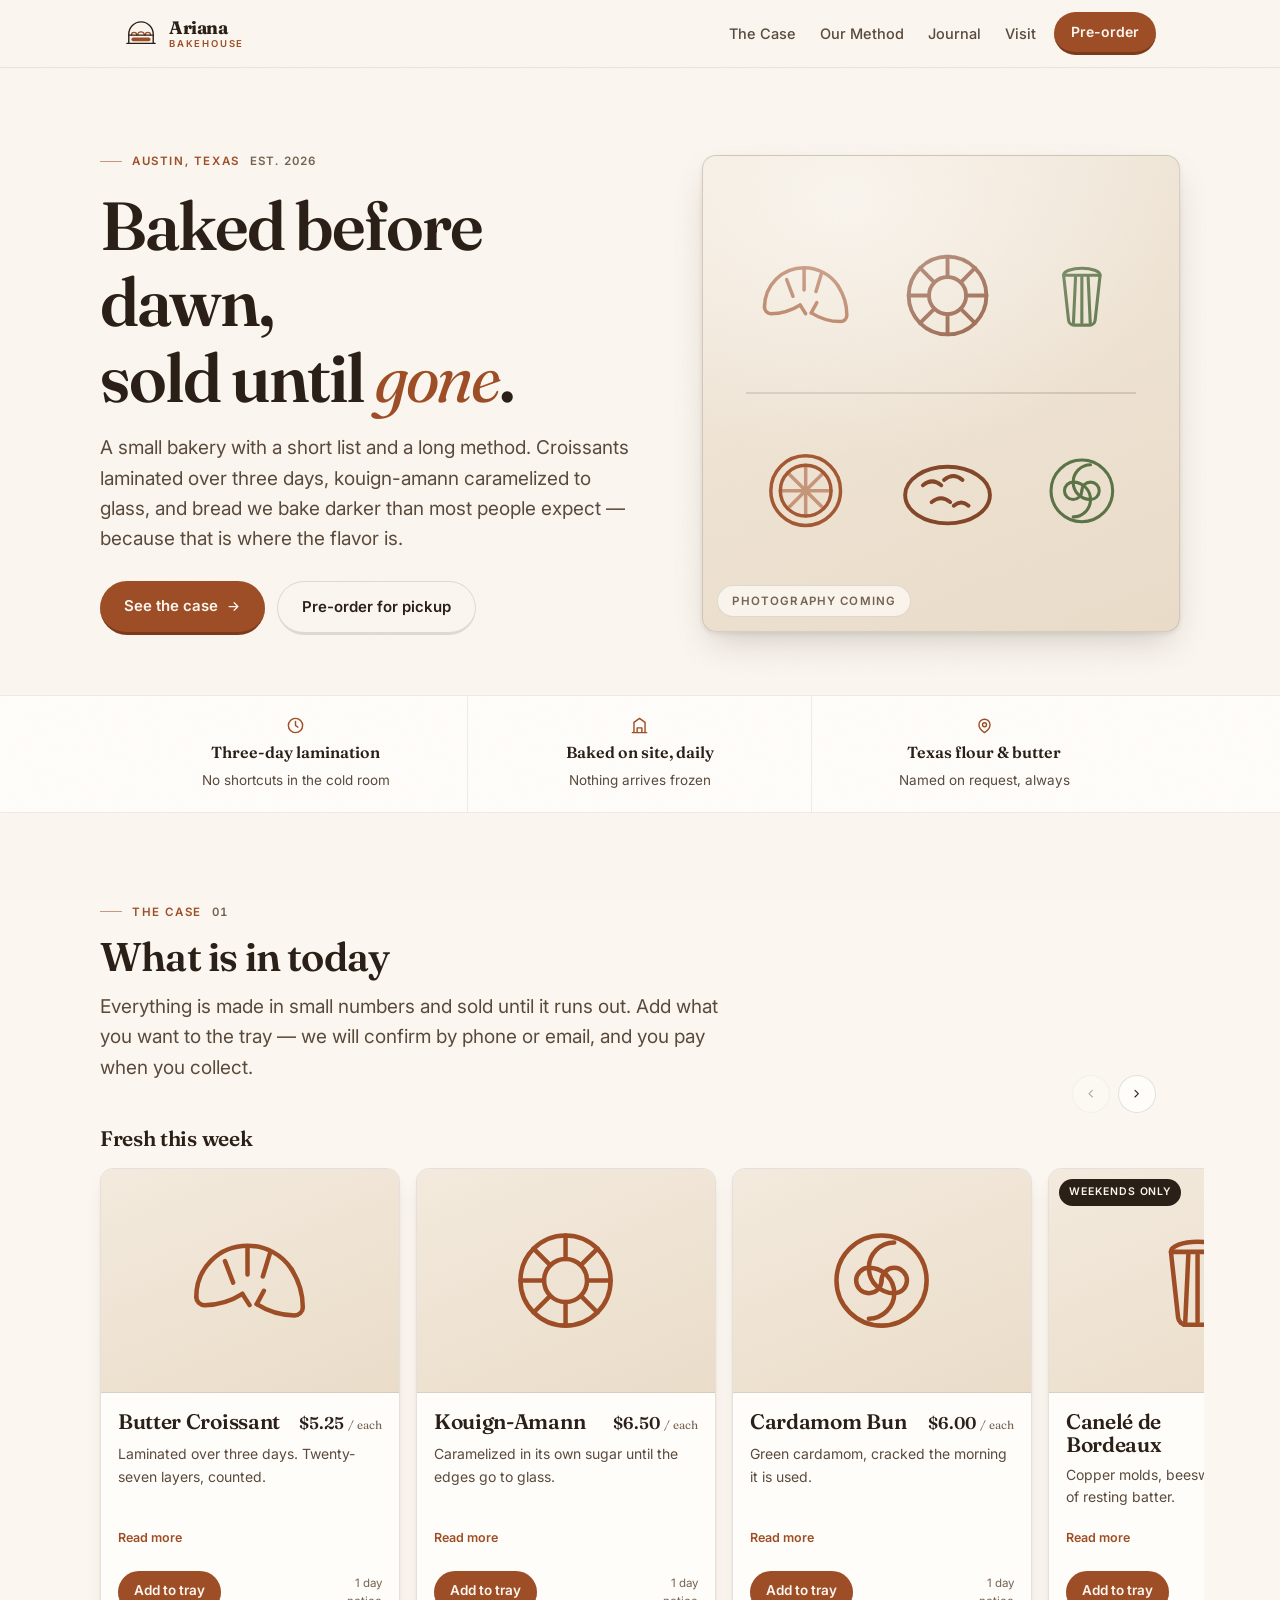
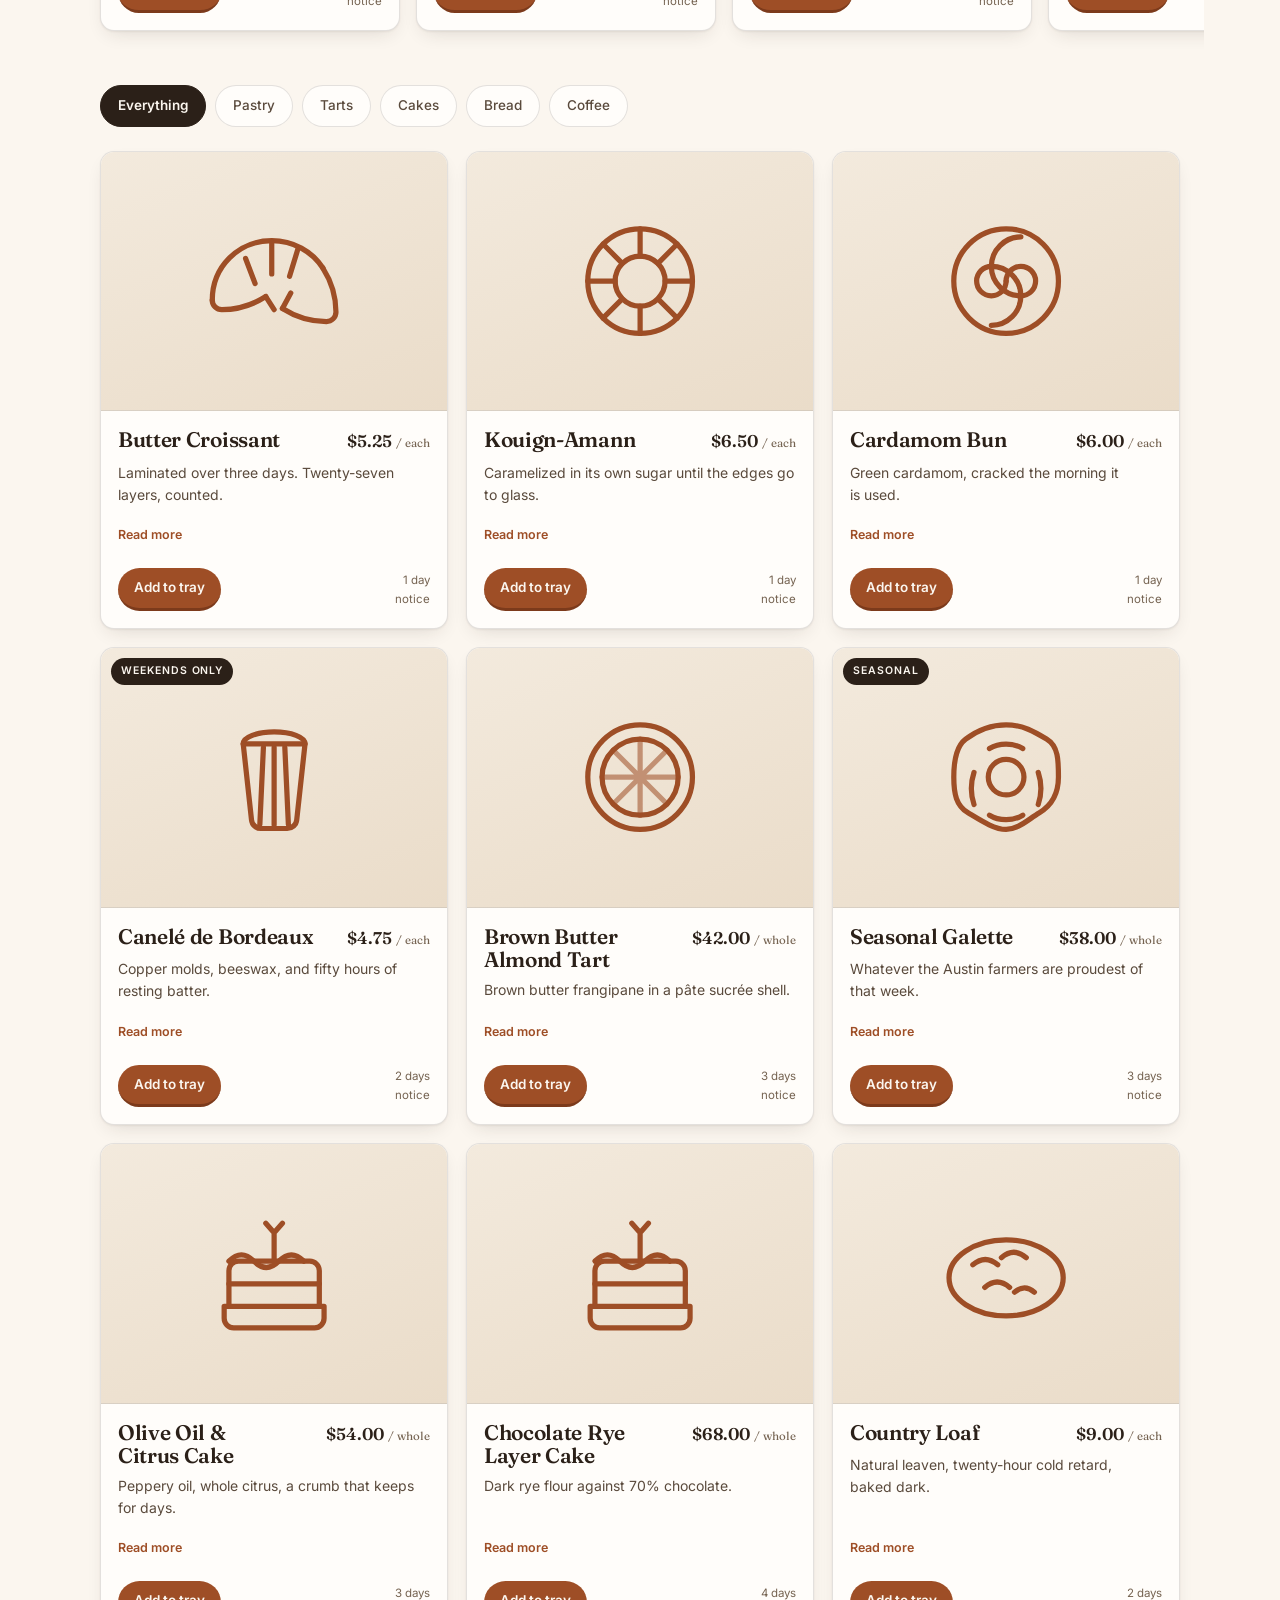
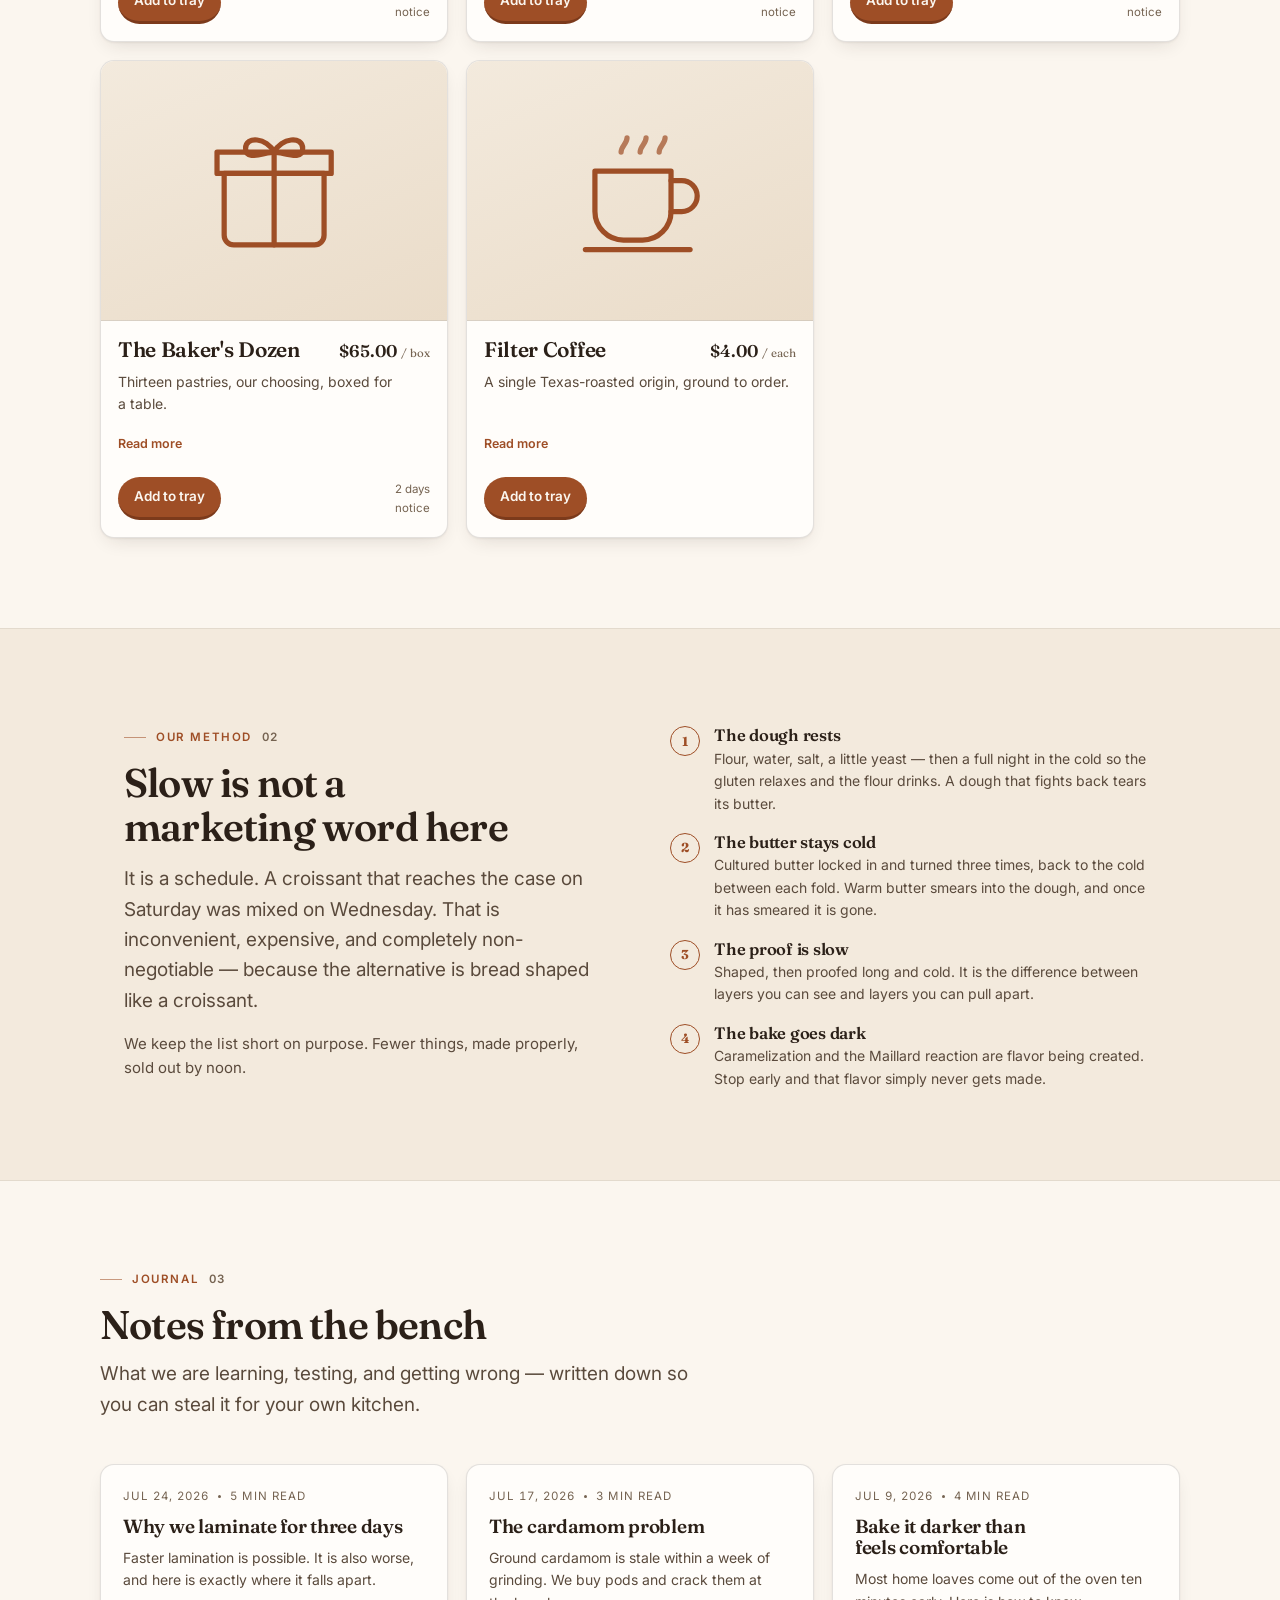
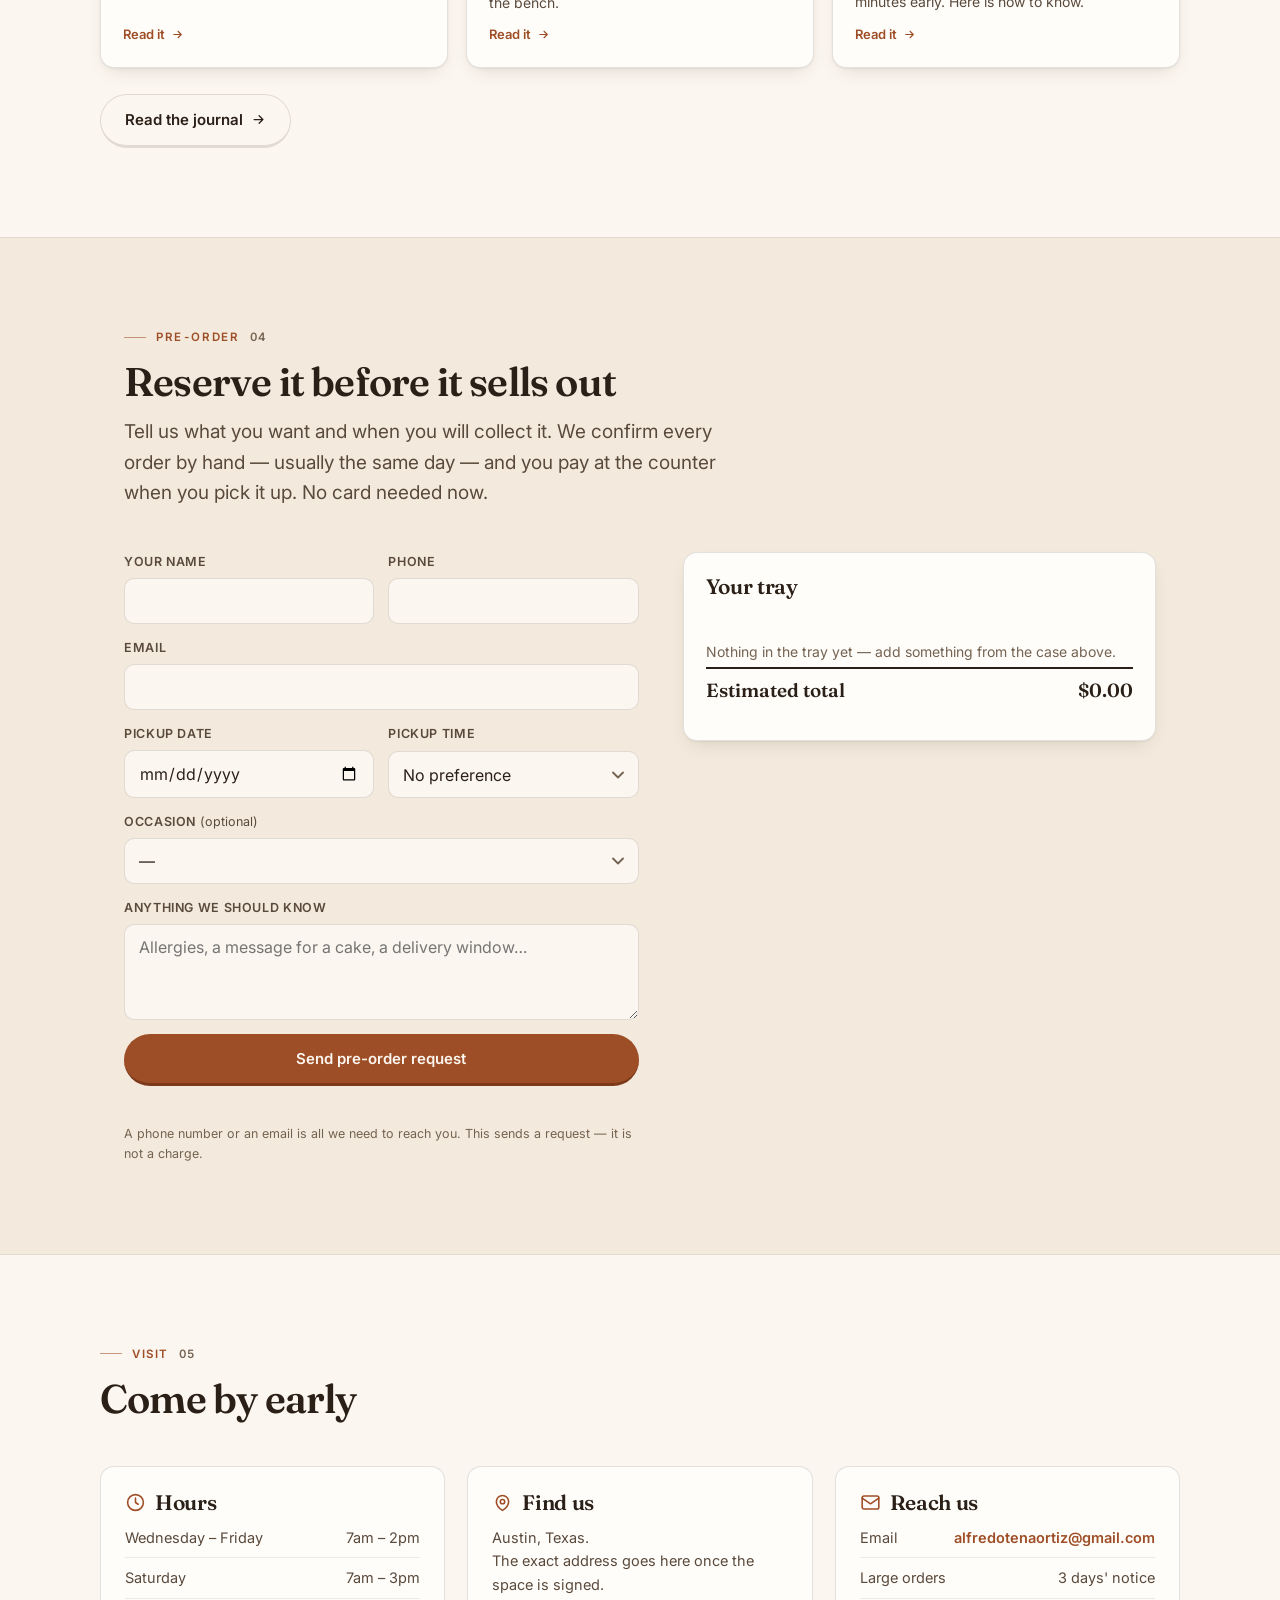
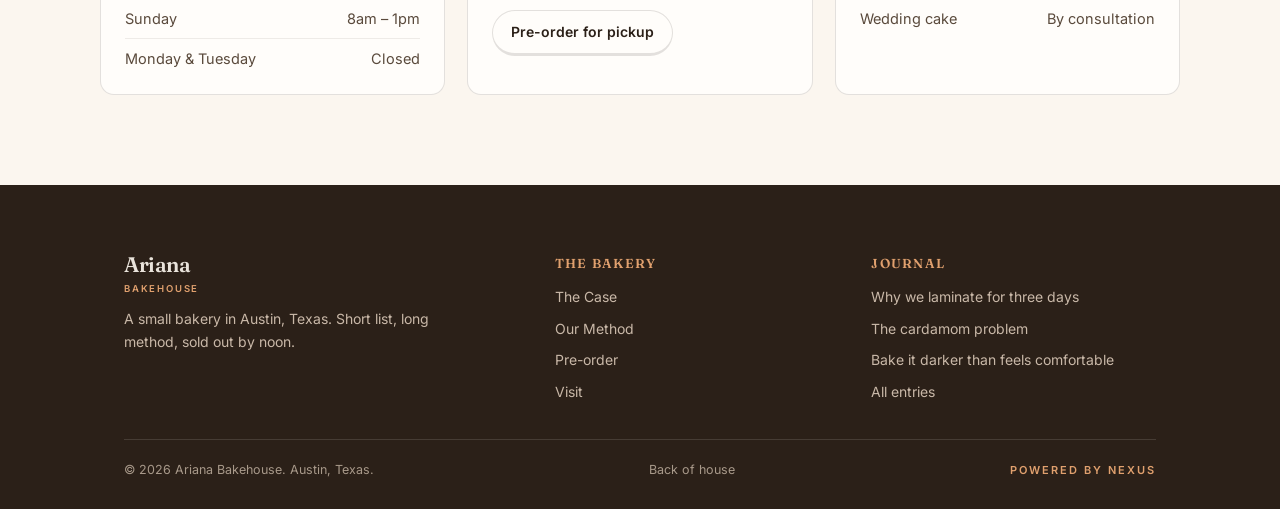
==== index.html @ 4c41abd5 "Real contact email, and a login gate that cannot fail silently Contact address is now alfredotenaort" ====
<!doctype html>
<html lang="en">
<head>
<meta charset="utf-8">
<meta name="viewport" content="width=device-width, initial-scale=1">
<title>Ariana Bakehouse — Small-Batch Pastry &amp; Bread · Austin, TX</title>
<meta name="description" content="A small Austin bakery. Croissants laminated over three days, kouign-amann, cardamom buns, canelés, tarts and naturally leavened bread. Pre-order for pickup.">
<link rel="canonical" href="https://orioncontinuity.github.io/ArianaPastry/">
<meta name="theme-color" content="#FBF6EF">
<meta name="color-scheme" content="light">
<link rel="icon" type="image/svg+xml" href="favicon.svg">
<meta property="og:type" content="website">
<meta property="og:site_name" content="Ariana Bakehouse">
<meta property="og:title" content="Ariana Bakehouse — Small-Batch Pastry &amp; Bread · Austin, TX">
<meta property="og:description" content="Croissants laminated over three days, kouign-amann, cardamom buns and naturally leavened bread. Pre-order for pickup in Austin.">
<meta property="og:url" content="https://orioncontinuity.github.io/ArianaPastry/">
<meta property="og:locale" content="en_US">
<meta name="twitter:card" content="summary_large_image">
<meta name="twitter:title" content="Ariana Bakehouse — Small-Batch Pastry &amp; Bread · Austin, TX">
<meta name="twitter:description" content="Croissants laminated over three days. Pre-order for pickup in Austin.">

<link rel="preconnect" href="https://fonts.googleapis.com">
<link rel="preconnect" href="https://fonts.gstatic.com" crossorigin>
<link href="https://fonts.googleapis.com/css2?family=Fraunces:opsz,wght@9..144,400;9..144,600;9..144,700&family=Inter:wght@400;500;600&display=swap" rel="stylesheet">

<script type="application/ld+json">
{
  "@context": "https://schema.org",
  "@graph": [
    {
      "@type": ["Bakery", "LocalBusiness"],
      "@id": "https://orioncontinuity.github.io/ArianaPastry/#bakery",
      "name": "Ariana Bakehouse",
      "url": "https://orioncontinuity.github.io/ArianaPastry/",
      "description": "Small-batch pastry and naturally leavened bread in Austin, Texas. Croissants laminated over three days, kouign-amann, cardamom buns, canelés, tarts and cakes. Pre-order for pickup.",
      "servesCuisine": "Bakery",
      "priceRange": "$$",
      "address": { "@type": "PostalAddress", "addressLocality": "Austin", "addressRegion": "TX", "addressCountry": "US" },
      "areaServed": { "@type": "City", "name": "Austin" },
      "openingHoursSpecification": [
        { "@type": "OpeningHoursSpecification", "dayOfWeek": ["Wednesday","Thursday","Friday"], "opens": "07:00", "closes": "14:00" },
        { "@type": "OpeningHoursSpecification", "dayOfWeek": ["Saturday"], "opens": "07:00", "closes": "15:00" },
        { "@type": "OpeningHoursSpecification", "dayOfWeek": ["Sunday"], "opens": "08:00", "closes": "13:00" }
      ]
    },
    {
      "@type": "WebSite",
      "@id": "https://orioncontinuity.github.io/ArianaPastry/#website",
      "url": "https://orioncontinuity.github.io/ArianaPastry/",
      "name": "Ariana Bakehouse",
      "publisher": { "@id": "https://orioncontinuity.github.io/ArianaPastry/#bakery" }
    }
  ]
}
</script>

<style>
  :root{
    --ink:#2B2018; --ink-soft:#5A4A3C; --ink-faint:#756351;
    --page:#FBF6EF; --card:#FFFDFA; --band:#F3EADD; --band-deep:#EADCC9;
    --copper:#9E4E26; --copper-deep:#7C3A1B; --copper-lite:#E0A06E;
    --pistachio:#4F6B3C;
    --line:rgba(43,32,24,.13); --hairline:rgba(43,32,24,.08);
    --r:14px; --r-md:10px; --r-sm:8px;
    --s1:16px; --s2:24px; --s3:36px; --s4:56px;
    --shadow-1:0 1px 2px rgba(43,32,24,.06), 0 8px 20px -8px rgba(43,32,24,.16);
    --shadow-2:0 2px 4px rgba(43,32,24,.08), 0 16px 36px -10px rgba(43,32,24,.22);
    --ring:0 0 0 3px rgba(158,78,38,.26);
    --disp:'Fraunces', Georgia, 'Times New Roman', serif;
    --body:'Inter', system-ui, -apple-system, 'Segoe UI', sans-serif;
  }
  *{margin:0;padding:0;box-sizing:border-box}
  html{scroll-behavior:smooth;-webkit-text-size-adjust:100%;text-size-adjust:100%;scroll-padding-top:76px}
  html,body{overflow-x:clip}
  body{font-family:var(--body);background:var(--page);color:var(--ink);line-height:1.6;
    -webkit-font-smoothing:antialiased;font-synthesis:none}
  /* paper grain — multiply, very low, on a light page */
  body::before{content:'';position:fixed;inset:0;pointer-events:none;z-index:99;opacity:.035;
    mix-blend-mode:multiply;
    background-image:url("data:image/svg+xml,%3Csvg xmlns='http://www.w3.org/2000/svg' width='160' height='160'%3E%3Cfilter id='n'%3E%3CfeTurbulence type='fractalNoise' baseFrequency='0.8' numOctaves='2'/%3E%3C/filter%3E%3Crect width='160' height='160' filter='url(%23n)'/%3E%3C/svg%3E")}
  h1,h2,h3,.disp{font-family:var(--disp);font-weight:600;line-height:1.12;letter-spacing:-.02em}
  h1,h2,h3{text-wrap:balance}
  p{text-wrap:pretty}
  a{color:inherit;text-decoration:none}
  img{max-width:100%;display:block}
  :focus-visible{outline:2px solid var(--copper);outline-offset:2px;border-radius:4px}
  ::selection{background:var(--copper-lite);color:var(--ink)}
  .wrap{max-width:1080px;margin:0 auto;padding:0 24px}
  .vh{position:absolute;width:1px;height:1px;overflow:hidden;clip:rect(0 0 0 0);white-space:nowrap}
  section[id]{scroll-margin-top:76px}
  svg.i{width:1em;height:1em;flex:none;vertical-align:-.12em}
  .skip{position:absolute;left:-9999px;top:0;background:var(--ink);color:var(--page);
    padding:10px 16px;border-radius:0 0 var(--r-sm) 0;z-index:200}
  .skip:focus{left:0}

  /* ── type scale ─────────────────────────────────────────── */
  h1{font-size:clamp(38px,7vw,68px);letter-spacing:-.03em}
  h2{font-size:clamp(27px,4vw,40px)}
  h3{font-size:clamp(18px,2vw,21px);letter-spacing:-.015em}
  .lede{font-size:clamp(16.5px,1.6vw,19px);color:var(--ink-soft);max-width:60ch}
  .kicker{display:flex;align-items:center;gap:10px;font-size:11.5px;font-weight:600;
    letter-spacing:.14em;text-transform:uppercase;color:var(--copper);
    font-variant-numeric:tabular-nums lining-nums}
  .kicker .no{color:var(--ink-faint);letter-spacing:.1em}
  .kicker::before{content:'';width:22px;height:1px;background:var(--copper);opacity:.55;flex:none}

  /* ── header ─────────────────────────────────────────────── */
  header{position:sticky;top:0;z-index:60;background:rgba(251,246,239,.88);
    backdrop-filter:blur(12px);-webkit-backdrop-filter:blur(12px);
    border-bottom:1px solid var(--hairline);transition:box-shadow .3s ease,border-color .3s ease}
  header.scrolled{box-shadow:0 8px 22px -18px rgba(43,32,24,.7);border-bottom-color:var(--line)}
  .nav{display:flex;align-items:center;gap:18px;padding-block:12px}
  .brand{display:flex;align-items:center;gap:11px;min-width:0}
  .brand .mark{width:34px;height:34px;flex:none;margin-top:-1px}
  .brand .wm{font-family:var(--disp);font-weight:700;font-size:18px;letter-spacing:-.025em;
    white-space:nowrap;display:flex;flex-direction:column;line-height:1.04}
  .brand .tag{font-family:var(--body);font-size:9.5px;font-weight:600;letter-spacing:.19em;
    text-transform:uppercase;color:var(--copper);margin-top:1px}
  .nav-links{display:flex;gap:24px;margin-left:auto;font-size:14.5px;font-weight:500;color:var(--ink-soft)}
  .nav-links a{position:relative;padding:5px 0}
  .nav-links a::after{content:'';position:absolute;left:0;right:100%;bottom:0;height:1.5px;
    background:var(--copper);transition:right .28s cubic-bezier(.4,0,.2,1)}
  @media(hover:hover){.nav-links a:hover{color:var(--ink)}.nav-links a:hover::after{right:0}}
  .nav-cta{display:inline-flex;align-items:center;gap:7px;background:var(--copper);color:#FBF6EF;
    font-size:14px;font-weight:600;padding:9px 17px;border-radius:999px;
    border-bottom:3px solid var(--copper-deep);transition:transform .12s ease,box-shadow .2s ease}
  @media(hover:hover){.nav-cta:hover{box-shadow:var(--shadow-1)}}
  .nav-cta:active{transform:translateY(1px);border-bottom-width:1px;margin-bottom:2px}
  .menu-btn{display:none;margin-left:auto;background:none;border:1px solid var(--line);
    border-radius:var(--r-sm);cursor:pointer;color:var(--ink);
    min-width:44px;min-height:44px;place-items:center}
  .mob{display:none;flex-direction:column;gap:2px;padding:8px 24px 18px;border-top:1px solid var(--hairline)}
  .mob a{padding:13px 4px;font-size:16px;font-weight:500;border-bottom:1px solid var(--hairline)}
  .mob a:last-child{border-bottom:0}
  .mob.open{display:flex}
  @media(max-width:820px){
    .nav-links,.nav .nav-cta{display:none}
    .menu-btn{display:grid}
  }

  /* ── hero ───────────────────────────────────────────────── */
  .hero{padding:clamp(40px,7vw,84px) 0 clamp(36px,5vw,60px)}
  .hero-grid{display:grid;grid-template-columns:1.06fr .94fr;gap:clamp(28px,5vw,64px);align-items:center}
  .hero h1{margin:16px 0 18px}
  .hero h1 em{font-style:italic;color:var(--copper);font-weight:400}
  .hero-cta{display:flex;flex-wrap:wrap;gap:12px;margin-top:26px}
  .btn{display:inline-flex;align-items:center;justify-content:center;gap:8px;font-family:var(--body);
    font-size:15px;font-weight:600;padding:13px 24px;border-radius:999px;cursor:pointer;border:0;
    transition:transform .12s ease,box-shadow .2s ease,background .2s ease}
  .btn-p{background:var(--copper);color:#FBF6EF;border-bottom:3px solid var(--copper-deep)}
  .btn-p:active{transform:translateY(1px);border-bottom-width:1px;margin-bottom:2px}
  .btn-s{background:transparent;color:var(--ink);border:1px solid var(--line);border-bottom:3px solid var(--line)}
  .btn-s:active{transform:translateY(1px);border-bottom-width:1px;margin-bottom:2px}
  @media(hover:hover){.btn-p:hover{background:var(--copper-deep);box-shadow:var(--shadow-1)}
    .btn-s:hover{border-color:var(--copper);color:var(--copper)}}

  /* the illustrated "case" — stands in for photography until real shots land */
  .case-art{position:relative;aspect-ratio:1/1;border-radius:var(--r);overflow:hidden;
    background:linear-gradient(158deg,var(--band) 0%,var(--band-deep) 100%);
    border:1px solid var(--line);box-shadow:var(--shadow-2)}
  .case-art::after{content:'';position:absolute;inset:0;
    background:radial-gradient(120% 90% at 30% 10%,rgba(255,253,250,.6),transparent 60%)}
  .case-shelf{position:absolute;inset:0;display:grid;grid-template-rows:1fr 1fr;padding:9%}
  .case-row{display:flex;align-items:center;justify-content:space-around;gap:4%;
    border-bottom:2px solid rgba(43,32,24,.14)}
  .case-row:last-child{border-bottom:0}
  .case-row svg{width:26%;height:auto;color:var(--copper);opacity:.92}
  .case-row svg:nth-child(2){color:var(--copper-deep);width:29%}
  .case-row svg:nth-child(3){color:var(--pistachio);width:23%}
  .case-cap{position:absolute;left:14px;bottom:14px;z-index:2;background:rgba(251,246,239,.94);
    border:1px solid var(--line);border-radius:999px;padding:6px 14px;font-size:11.5px;
    font-weight:600;letter-spacing:.1em;text-transform:uppercase;color:var(--ink-faint)}
  @media(max-width:820px){
    .hero-grid{grid-template-columns:1fr}
    .case-art{aspect-ratio:5/4;order:-1}
  }

  /* ── trust strip ────────────────────────────────────────── */
  .trust{border-block:1px solid var(--hairline);background:var(--card)}
  .trust ul{display:grid;grid-template-columns:repeat(3,1fr);list-style:none}
  .trust li{padding:20px 8px;text-align:center;font-size:13.5px;color:var(--ink-soft);
    border-right:1px solid var(--hairline);display:flex;flex-direction:column;gap:5px;align-items:center}
  .trust li:last-child{border-right:0}
  .trust b{font-family:var(--disp);font-size:16px;color:var(--ink);font-weight:600}
  .trust svg{color:var(--copper);font-size:19px}
  @media(max-width:640px){.trust ul{grid-template-columns:1fr}
    .trust li{border-right:0;border-bottom:1px solid var(--hairline);flex-direction:row;
      justify-content:center;gap:9px;padding:14px 8px}
    .trust li:last-child{border-bottom:0}}

  /* ── sections ───────────────────────────────────────────── */
  .sec{padding:clamp(52px,7vw,92px) 0}
  .band{background:var(--band);border-block:1px solid var(--hairline)}
  .sec-head{max-width:62ch;margin-bottom:clamp(28px,4vw,44px)}
  .sec-head h2{margin:14px 0 12px}

  /* ── weekly rail (scroll-snap, manual only — no autoplay) ── */
  .rail-outer{position:relative}
  .rail{display:flex;gap:16px;overflow-x:auto;scroll-snap-type:x mandatory;
    padding:4px 24px 18px;margin-inline:-24px;scrollbar-width:none}
  .rail::-webkit-scrollbar{display:none}
  .rail>*{scroll-snap-align:center;scroll-snap-stop:always;flex:0 0 min(320px,82%)}
  @media(min-width:861px){.rail>*{flex-basis:300px}}
  .rail-nav{position:absolute;top:-52px;right:24px;display:flex;gap:8px}
  .rail-nav button{width:38px;height:38px;border-radius:50%;border:1px solid var(--line);
    background:var(--card);cursor:pointer;color:var(--ink);display:grid;place-items:center}
  .rail-nav button:disabled{opacity:.35;cursor:default}
  @media(hover:none) and (pointer:coarse){.rail-nav{display:none}}

  /* ── product cards ──────────────────────────────────────── */
  .grid{display:grid;grid-template-columns:repeat(auto-fill,minmax(266px,1fr));gap:18px}
  .p-card{background:var(--card);border:1px solid var(--line);border-radius:var(--r);
    overflow:hidden;display:flex;flex-direction:column;
    box-shadow:var(--shadow-1);transition:transform .22s ease,box-shadow .22s ease,border-color .22s ease}
  @media(hover:hover){.p-card:hover{transform:translateY(-3px);box-shadow:var(--shadow-2);border-color:var(--copper-lite)}}
  .p-art{position:relative;aspect-ratio:4/3;display:grid;place-items:center;
    background:linear-gradient(158deg,var(--band) 0%,var(--band-deep) 100%);
    border-bottom:1px solid var(--line)}
  .p-art svg{width:44%;height:auto;color:var(--copper)}
  .p-art img{position:absolute;inset:0;width:100%;height:100%;object-fit:cover}
  .p-badge{position:absolute;top:10px;left:10px;background:var(--ink);color:var(--page);
    font-size:10.5px;font-weight:600;letter-spacing:.09em;text-transform:uppercase;
    padding:5px 10px;border-radius:999px}
  .p-body{padding:16px 17px 17px;display:flex;flex-direction:column;gap:7px;flex:1}
  .p-top{display:flex;justify-content:space-between;align-items:baseline;gap:12px}
  .p-price{font-family:var(--disp);font-weight:600;font-size:17px;white-space:nowrap;
    font-variant-numeric:tabular-nums}
  .p-unit{font-size:11.5px;color:var(--ink-faint);font-weight:400}
  .p-blurb{font-size:14px;color:var(--ink-soft);flex:1}
  .p-detail{font-size:13.5px;color:var(--ink-soft);border-top:1px solid var(--hairline);
    padding-top:10px;margin-top:2px}
  .p-more{background:none;border:0;padding:0;font:inherit;font-size:12.5px;font-weight:600;
    color:var(--copper);cursor:pointer;text-align:left;align-self:start;
    display:inline-flex;align-items:center;min-height:44px}
  .p-foot{display:flex;align-items:center;gap:10px;margin-top:4px}
  .p-lead{font-size:11.5px;color:var(--ink-faint);margin-left:auto;text-align:right}
  .add{display:inline-flex;align-items:center;gap:7px;background:var(--copper);color:#FBF6EF;
    border:0;border-bottom:3px solid var(--copper-deep);border-radius:999px;
    padding:9px 16px;font:inherit;font-size:13.5px;font-weight:600;cursor:pointer;min-height:40px}
  .add:active{transform:translateY(1px);border-bottom-width:1px;margin-bottom:2px}
  @media(hover:hover){.add:hover{background:var(--copper-deep)}}
  .stepper{display:inline-flex;align-items:center;border:1px solid var(--line);border-radius:999px;
    background:var(--page);overflow:hidden}
  .stepper button{width:38px;height:40px;border:0;background:none;font:inherit;font-size:17px;
    cursor:pointer;color:var(--ink);display:grid;place-items:center}
  @media(hover:hover){.stepper button:hover{background:var(--band)}}
  .stepper span{min-width:30px;text-align:center;font-weight:600;font-size:14.5px;
    font-variant-numeric:tabular-nums}

  /* ── filter chips ───────────────────────────────────────── */
  .filters{display:flex;flex-wrap:wrap;gap:9px;margin-bottom:24px}
  .chip{background:var(--card);border:1px solid var(--line);border-radius:999px;
    padding:9px 17px;font:inherit;font-size:13.5px;font-weight:500;color:var(--ink-soft);
    cursor:pointer;min-height:40px;transition:all .18s ease}
  .chip[aria-pressed="true"]{background:var(--ink);border-color:var(--ink);color:var(--page);font-weight:600}
  @media(hover:hover){.chip:not([aria-pressed="true"]):hover{border-color:var(--copper);color:var(--copper)}}

  /* ── story ──────────────────────────────────────────────── */
  .story-grid{display:grid;grid-template-columns:1fr 1fr;gap:clamp(28px,5vw,60px);align-items:center}
  .story-list{list-style:none;display:grid;gap:18px;margin-top:8px}
  .story-list li{display:grid;grid-template-columns:auto 1fr;gap:14px;align-items:start}
  .story-n{font-family:var(--disp);font-size:13px;font-weight:700;color:var(--copper);
    border:1px solid var(--copper);border-radius:50%;width:30px;height:30px;
    display:grid;place-items:center;flex:none;font-variant-numeric:tabular-nums}
  .story-list h3{font-size:16.5px;margin-bottom:3px}
  .story-list p{font-size:14px;color:var(--ink-soft)}
  @media(max-width:820px){.story-grid{grid-template-columns:1fr}}

  /* ── journal teaser ─────────────────────────────────────── */
  .posts{display:grid;grid-template-columns:repeat(auto-fill,minmax(280px,1fr));gap:18px}
  .post{background:var(--card);border:1px solid var(--line);border-radius:var(--r);
    padding:22px;display:flex;flex-direction:column;gap:10px;box-shadow:var(--shadow-1);
    transition:transform .22s ease,box-shadow .22s ease,border-color .22s ease}
  @media(hover:hover){.post:hover{transform:translateY(-3px);box-shadow:var(--shadow-2);border-color:var(--copper-lite)}}
  .post-meta{font-size:11.5px;letter-spacing:.09em;text-transform:uppercase;color:var(--ink-faint);
    display:flex;gap:9px;align-items:center;font-variant-numeric:tabular-nums}
  .post-meta .dot{width:3px;height:3px;border-radius:50%;background:var(--ink-faint)}
  .post h3{font-size:19px}
  .post p{font-size:14px;color:var(--ink-soft);flex:1}
  .post .go{font-size:13px;font-weight:600;color:var(--copper);display:inline-flex;gap:6px;align-items:center}

  /* ── pre-order ──────────────────────────────────────────── */
  .order-grid{display:grid;grid-template-columns:1fr .92fr;gap:clamp(26px,4vw,44px);align-items:start}
  @media(max-width:900px){.order-grid{grid-template-columns:1fr}}
  .tray{background:var(--card);border:1px solid var(--line);border-radius:var(--r);
    padding:22px;box-shadow:var(--shadow-1);position:sticky;top:92px}
  .tray h3{margin-bottom:14px}
  .tray-list{list-style:none;display:grid;gap:11px;margin-bottom:14px}
  .tray-list li{display:grid;grid-template-columns:1fr auto auto;gap:11px;align-items:center;
    font-size:14px;padding-bottom:11px;border-bottom:1px solid var(--hairline)}
  .tray-list .nm{min-width:0}
  .tray-list .nm b{display:block;font-weight:600}
  .tray-list .nm small{color:var(--ink-faint);font-size:11.5px}
  .tray-list .ln{font-variant-numeric:tabular-nums;font-weight:600;white-space:nowrap}
  .tray-x{background:none;border:0;color:var(--ink-faint);cursor:pointer;font-size:17px;
    width:44px;height:44px;border-radius:50%;display:grid;place-items:center}
  @media(hover:hover){.tray-x:hover{background:var(--band);color:var(--copper)}}
  .tray-total{display:flex;justify-content:space-between;align-items:baseline;
    font-family:var(--disp);font-size:19px;font-weight:600;padding-top:6px;
    border-top:2px solid var(--ink);font-variant-numeric:tabular-nums}
  .tray-empty{font-size:14px;color:var(--ink-faint);padding:14px 0 4px}
  .tray-note{font-size:12px;color:var(--ink-faint);margin-top:12px;line-height:1.5}

  /* forms — 16px minimum kills iOS focus zoom */
  .field{display:grid;gap:6px;margin-bottom:14px}
  .field label{font-size:12.5px;font-weight:600;letter-spacing:.05em;text-transform:uppercase;color:var(--ink-soft)}
  .field input,.field textarea,.field select{font-family:inherit;font-size:16px;color:var(--ink);
    background:var(--page);border:1px solid var(--line);border-radius:var(--r-md);
    padding:12px 14px;width:100%;transition:border-color .18s ease,box-shadow .18s ease}
  .field textarea{min-height:96px;resize:vertical}
  .field select{appearance:none;-webkit-appearance:none;padding-right:38px;
    background-image:url("data:image/svg+xml,%3Csvg xmlns='http://www.w3.org/2000/svg' width='12' height='8' viewBox='0 0 12 8'%3E%3Cpath d='M1 1.5 6 6.5l5-5' fill='none' stroke='%23756351' stroke-width='1.8' stroke-linecap='round' stroke-linejoin='round'/%3E%3C/svg%3E");
    background-repeat:no-repeat;background-position:right 14px center}
  .field input:focus,.field textarea:focus,.field select:focus{outline:none;
    border-color:var(--copper);box-shadow:var(--ring)}
  .field-row{display:grid;grid-template-columns:1fr 1fr;gap:14px}
  @media(max-width:560px){.field-row{grid-template-columns:1fr}}
  /* honeypot — off-screen for people, still fillable by bots. 16px like every
     other field so it never becomes an iOS zoom trigger if a browser reveals it. */
  .hp{position:absolute;left:-9999px;width:1px;height:1px;opacity:0;font-size:16px}
  .o-msg{font-size:14px;margin-top:12px;min-height:20px}
  .o-msg.err{color:var(--copper-deep);font-weight:500}
  .o-done{background:var(--card);border:1px solid var(--pistachio);border-radius:var(--r);
    padding:26px;text-align:center}
  .o-done h3{color:var(--pistachio);margin-bottom:8px}

  /* ── visit ──────────────────────────────────────────────── */
  .visit-grid{display:grid;grid-template-columns:repeat(auto-fit,minmax(240px,1fr));gap:22px}
  .v-card{background:var(--card);border:1px solid var(--line);border-radius:var(--r);padding:24px}
  .v-card h3{margin-bottom:12px;display:flex;align-items:center;gap:9px}
  .v-card h3 svg{color:var(--copper)}
  .v-card ul{list-style:none;display:grid;gap:8px;font-size:14.5px;color:var(--ink-soft)}
  .v-card li{display:flex;justify-content:space-between;gap:14px;
    padding-bottom:8px;border-bottom:1px solid var(--hairline)}
  .v-card li:last-child{border-bottom:0;padding-bottom:0}
  .notice{background:var(--copper);color:#FBF6EF;border-radius:var(--r);padding:16px 20px;
    font-size:14.5px;margin-bottom:24px;display:flex;gap:11px;align-items:center}

  /* ── footer ─────────────────────────────────────────────── */
  footer{background:var(--ink);color:#E9E3DB;padding:clamp(44px,6vw,68px) 0 28px;margin-top:0}
  .f-grid{display:grid;grid-template-columns:1.4fr 1fr 1fr;gap:32px;margin-bottom:36px}
  @media(max-width:760px){.f-grid{grid-template-columns:1fr;gap:26px}}
  footer h4{font-family:var(--disp);font-size:13px;letter-spacing:.1em;text-transform:uppercase;
    color:var(--copper-lite);margin-bottom:13px;font-weight:600}
  footer ul{list-style:none;display:grid;gap:9px;font-size:14px}
  footer a{color:#C9B8A8}
  @media(hover:hover){footer a:hover{color:var(--copper-lite)}}
  .f-brand p{font-size:14px;color:#C9B8A8;max-width:38ch;margin-top:12px}
  .f-bar{border-top:1px solid rgba(233,227,219,.14);padding-top:20px;display:flex;
    flex-wrap:wrap;gap:12px;justify-content:space-between;align-items:center;
    font-size:12.5px;color:#A8998A}
  .f-admin{font-size:12.5px;color:#A8998A;border-bottom:1px solid transparent}
  @media(hover:hover){.f-admin:hover{color:var(--copper-lite);border-bottom-color:var(--copper-lite)}}
  .f-nexus{font-size:11px;letter-spacing:.18em;text-transform:uppercase;color:var(--copper-lite);font-weight:600}

  /* ── mobile dock ────────────────────────────────────────── */
  .dock{position:fixed;left:0;right:0;bottom:0;z-index:70;display:none;gap:10px;padding:10px 16px;
    padding-bottom:calc(10px + env(safe-area-inset-bottom));
    background:rgba(251,246,239,.94);backdrop-filter:blur(12px);border-top:1px solid var(--line)}
  .dock a{flex:1;display:flex;align-items:center;justify-content:center;gap:8px;min-height:50px;
    border-radius:999px;font-size:15px;font-weight:600}
  .dock .d-order{background:var(--copper);color:#FBF6EF}
  .dock .d-menu{background:var(--card);color:var(--ink);border:1px solid var(--line)}
  .dock .count{background:#FBF6EF;color:var(--copper);border-radius:999px;
    min-width:22px;height:22px;display:grid;place-items:center;font-size:12px;
    font-variant-numeric:tabular-nums}
  @media(max-width:820px){.dock.on{display:flex}}
  /* The dock is fixed over the bottom of the viewport, and it is always showing
     by the time you reach the footer. Without this the footer's last row sits
     permanently underneath it — you scroll to the very end of the page and the
     copyright and the Back of house link are simply never reachable.
     50px button + 10px above + 10px below + the safe-area inset. */
  @media(max-width:820px){
    footer{padding-bottom:calc(28px + 70px + env(safe-area-inset-bottom))}
  }

  /* ── one-shot scroll reveals (JS adds .reveal; no-JS stays visible) ── */
  .reveal{opacity:0;transform:translateY(14px);
    transition:opacity .6s cubic-bezier(.4,0,.2,1),transform .6s cubic-bezier(.4,0,.2,1)}
  .reveal.is-in{opacity:1;transform:none}
  @media(prefers-reduced-motion:reduce){
    html{scroll-behavior:auto}
    .reveal{opacity:1;transform:none;transition:none}
    *{animation-duration:.001ms !important;transition-duration:.001ms !important}
  }
  @media print{.reveal{opacity:1;transform:none}header,.dock{display:none}}
</style>
</head>
<body>
<a class="skip" href="#main">Skip to content</a>

<!-- ═══ illustration sprite — stands in for photography until real shots land ═══ -->
<svg width="0" height="0" style="position:absolute" aria-hidden="true" focusable="false">
 <defs>
  <g id="g-croissant" fill="none" stroke="currentColor" stroke-width="2.2" stroke-linecap="round" stroke-linejoin="round">
    <path d="M6 40c0-14 11-25 25-25 9 0 17 4.5 21.5 11.5"/>
    <path d="M52.5 26.5C56 32 58 38.5 58 45c0 2.2-1.8 4-4 4-6.5 0-13-2-18.5-5.5"/>
    <path d="M6 40c0 2.2 1.8 4 4 4 6.5 0 13-2 18.5-5.5" />
    <path d="M20 22.5 24 33M31 15.5V29M42 18.5 38.5 30M28.5 38.5 32 44M35.5 43.5 39 37"/>
  </g>
  <g id="g-kouign" fill="none" stroke="currentColor" stroke-width="2.2" stroke-linecap="round" stroke-linejoin="round">
    <circle cx="32" cy="32" r="22"/><circle cx="32" cy="32" r="10.5"/>
    <path d="M32 10v11.5M32 42.5V54M10 32h11.5M42.5 32H54M16.4 16.4l8.1 8.1M39.5 39.5l8.1 8.1M47.6 16.4l-8.1 8.1M24.5 39.5l-8.1 8.1"/>
  </g>
  <g id="g-bun" fill="none" stroke="currentColor" stroke-width="2.2" stroke-linecap="round" stroke-linejoin="round">
    <circle cx="32" cy="32" r="22"/>
    <path d="M32 32c0-3.4 2.8-6.2 6.2-6.2s6.2 2.8 6.2 6.2-2.8 6.2-6.2 6.2c-6.9 0-12.4-5.6-12.4-12.4s5.6-12.4 12.4-12.4"/>
    <path d="M32 32c0 3.4-2.8 6.2-6.2 6.2s-6.2-2.8-6.2-6.2 2.8-6.2 6.2-6.2c6.9 0 12.4 5.6 12.4 12.4s-5.6 12.4-12.4 12.4"/>
  </g>
  <g id="g-canele" fill="none" stroke="currentColor" stroke-width="2.2" stroke-linecap="round" stroke-linejoin="round">
    <path d="M19 18h26l-3.5 32a4 4 0 0 1-4 3.6H26.5a4 4 0 0 1-4-3.6L19 18Z"/>
    <path d="M19 18c0-2.8 5.8-5 13-5s13 2.2 13 5"/>
    <path d="M27.5 19.5 26 52M32 19.5V52M36.5 19.5 38 52"/>
  </g>
  <g id="g-tart" fill="none" stroke="currentColor" stroke-width="2.2" stroke-linecap="round" stroke-linejoin="round">
    <circle cx="32" cy="32" r="22"/><circle cx="32" cy="32" r="16"/>
    <path d="M32 16v32M16 32h32M20.7 20.7l22.6 22.6M43.3 20.7 20.7 43.3" opacity=".55"/>
  </g>
  <g id="g-galette" fill="none" stroke="currentColor" stroke-width="2.2" stroke-linecap="round" stroke-linejoin="round">
    <path d="M32 10c7 0 12 3 17 6s5 9 5 16-3 12-8 15-9 7-14 7-11-4-16-7-6-8-6-15 1-13 5-16 10-6 17-6Z"/>
    <path d="M25 20c4-2.5 10-2.5 14 0M18.5 30c-1.5 4.5-1.5 9 0 13.5M45.5 30c1.5 4.5 1.5 9 0 13.5M25 48c4 2.5 10 2.5 14 0"/>
    <circle cx="32" cy="32" r="7.5"/>
  </g>
  <g id="g-cake" fill="none" stroke="currentColor" stroke-width="2.2" stroke-linecap="round" stroke-linejoin="round">
    <path d="M13 46V31c0-2.2 1.8-4 4-4h30c2.2 0 4 1.8 4 4v15"/>
    <path d="M11 46h42v5c0 2.2-1.8 4-4 4H15c-2.2 0-4-1.8-4-4v-5Z"/>
    <path d="M13 36.5h38M13 27c3.5-3.5 7-3.5 10.5 0S30.5 30.5 34 27s7-3.5 10.5 0"/>
    <path d="M32 27V15M32 15l-3.5-4M32 15l3.5-4"/>
  </g>
  <g id="g-loaf" fill="none" stroke="currentColor" stroke-width="2.2" stroke-linecap="round" stroke-linejoin="round">
    <ellipse cx="32" cy="34" rx="24" ry="16"/>
    <path d="M18 28.5c3.5-3 7-3 10.5 0M30 25.5c3.5-3 7-3 10.5 0M23 38c3.5-3 7-3 10.5 0M35.5 40c2.8-2.4 5.6-2.4 8.4 0"/>
  </g>
  <g id="g-box" fill="none" stroke="currentColor" stroke-width="2.2" stroke-linecap="round" stroke-linejoin="round">
    <path d="M11 25h42v26a4 4 0 0 1-4 4H15a4 4 0 0 1-4-4V25Z"/>
    <path d="M8 16h48v9H8zM32 16v39"/>
    <path d="M32 16c-3-6-12-7-12-1.5S28 16 32 16Zm0 0c3-6 12-7 12-1.5S36 16 32 16Z"/>
  </g>
  <g id="g-coffee" fill="none" stroke="currentColor" stroke-width="2.2" stroke-linecap="round" stroke-linejoin="round">
    <path d="M13 24h32v17c0 6.6-5.4 12-12 12h-8c-6.6 0-12-5.4-12-12V24Z"/>
    <path d="M45 28h4.5a6.5 6.5 0 0 1 0 13H45"/>
    <path d="M9 57h44"/>
    <path d="M24 16c0-2.5 2.5-3.5 2.5-6M32 16c0-2.5 2.5-3.5 2.5-6M40 16c0-2.5 2.5-3.5 2.5-6" opacity=".7"/>
  </g>
 </defs>
</svg>

<header id="hdr">
  <div class="wrap nav">
    <a class="brand" href="#top" aria-label="Ariana Bakehouse — home">
      <svg class="mark" viewBox="0 0 64 64" aria-hidden="true">
        <g fill="none" stroke-width="2.6" stroke-linecap="round" stroke-linejoin="round">
          <path d="M9 51.6V34A23 23 0 0 1 55 34v17.6" stroke="#2B2018"/>
          <path d="M14 36a5 5 0 0 1 10 0" stroke="#9E4E26" stroke-width="2.4"/>
          <path d="M25.8 36a6.2 6.2 0 0 1 12.4 0" stroke="#9E4E26" stroke-width="2.4"/>
          <path d="M40 36a5 5 0 0 1 10 0" stroke="#9E4E26" stroke-width="2.4"/>
          <path d="M9 36H55" stroke="#2B2018" stroke-width="2.4"/>
          <path d="M5.5 51.6h53" stroke="#2B2018"/>
        </g>
        <rect x="14" y="40.6" width="36" height="6.8" rx="3.4" fill="#9E4E26"/>
      </svg>
      <span class="wm">Ariana<span class="tag">Bakehouse</span></span>
    </a>
    <nav class="nav-links" aria-label="Primary">
      <a href="#case">The Case</a>
      <a href="#story">Our Method</a>
      <a href="#journal">Journal</a>
      <a href="#visit">Visit</a>
    </nav>
    <a class="nav-cta" href="#order">Pre-order</a>
    <button class="menu-btn" id="menuBtn" aria-expanded="false" aria-controls="mobMenu" aria-label="Menu">
      <svg class="i" viewBox="0 0 24 24" fill="none" stroke="currentColor" stroke-width="2" stroke-linecap="round"><path d="M4 7h16M4 12h16M4 17h16"/></svg>
    </button>
  </div>
  <nav class="mob wrap" id="mobMenu" aria-label="Mobile">
    <a href="#case">The Case</a><a href="#story">Our Method</a>
    <a href="#journal">Journal</a><a href="#visit">Visit</a><a href="#order">Pre-order</a>
  </nav>
</header>

<main id="main">
<span id="top"></span>

<!-- ══ HERO ══ -->
<section class="hero wrap">
  <div class="hero-grid">
    <div>
      <p class="kicker"><span>Austin, Texas</span><span class="no">Est. 2026</span></p>
      <h1>Baked before dawn,<br>sold until <em>gone</em>.</h1>
      <p class="lede">A small bakery with a short list and a long method. Croissants laminated
        over three days, kouign-amann caramelized to glass, and bread we bake darker
        than most people expect — because that is where the flavor is.</p>
      <div class="hero-cta">
        <a class="btn btn-p" href="#case">See the case
          <svg class="i" viewBox="0 0 24 24" fill="none" stroke="currentColor" stroke-width="2" stroke-linecap="round" stroke-linejoin="round"><path d="M5 12h14M13 6l6 6-6 6"/></svg></a>
        <a class="btn btn-s" href="#order">Pre-order for pickup</a>
      </div>
    </div>
    <div class="case-art" role="img" aria-label="Illustration of a bakery case holding croissants, kouign-amann, canelés, tarts, cake and bread">
      <div class="case-shelf">
        <div class="case-row">
          <svg viewBox="0 0 64 64"><use href="#g-croissant"/></svg>
          <svg viewBox="0 0 64 64"><use href="#g-kouign"/></svg>
          <svg viewBox="0 0 64 64"><use href="#g-canele"/></svg>
        </div>
        <div class="case-row">
          <svg viewBox="0 0 64 64"><use href="#g-tart"/></svg>
          <svg viewBox="0 0 64 64"><use href="#g-loaf"/></svg>
          <svg viewBox="0 0 64 64"><use href="#g-bun"/></svg>
        </div>
      </div>
      <span class="case-cap">Photography coming</span>
    </div>
  </div>
</section>

<!-- ══ TRUST ══ -->
<section class="trust">
  <ul class="wrap">
    <li><svg class="i" viewBox="0 0 24 24" fill="none" stroke="currentColor" stroke-width="1.8" stroke-linecap="round" stroke-linejoin="round"><circle cx="12" cy="12" r="9"/><path d="M12 7v5l3 2"/></svg>
      <b>Three-day lamination</b><span>No shortcuts in the cold room</span></li>
    <li><svg class="i" viewBox="0 0 24 24" fill="none" stroke="currentColor" stroke-width="1.8" stroke-linecap="round" stroke-linejoin="round"><path d="M3 21h18M5 21V8l7-5 7 5v13M9 21v-6h6v6"/></svg>
      <b>Baked on site, daily</b><span>Nothing arrives frozen</span></li>
    <li><svg class="i" viewBox="0 0 24 24" fill="none" stroke="currentColor" stroke-width="1.8" stroke-linecap="round" stroke-linejoin="round"><path d="M12 21s-7-4.5-7-10a7 7 0 0 1 14 0c0 5.5-7 10-7 10Z"/><circle cx="12" cy="11" r="2.5"/></svg>
      <b>Texas flour &amp; butter</b><span>Named on request, always</span></li>
  </ul>
</section>

<!-- ══ THE CASE ══ -->
<section class="sec wrap" id="case">
  <div class="sec-head">
    <p class="kicker"><span>The Case</span><span class="no">01</span></p>
    <h2>What is in today</h2>
    <p class="lede">Everything is made in small numbers and sold until it runs out. Add what you
      want to the tray — we will confirm by phone or email, and you pay when you collect.</p>
  </div>

  <div class="rail-outer reveal">
    <div class="rail-nav">
      <button id="railPrev" aria-label="Previous"><svg class="i" viewBox="0 0 24 24" fill="none" stroke="currentColor" stroke-width="2" stroke-linecap="round" stroke-linejoin="round"><path d="M15 6l-6 6 6 6"/></svg></button>
      <button id="railNext" aria-label="Next"><svg class="i" viewBox="0 0 24 24" fill="none" stroke="currentColor" stroke-width="2" stroke-linecap="round" stroke-linejoin="round"><path d="M9 6l6 6-6 6"/></svg></button>
    </div>
    <h3 style="margin-bottom:14px">Fresh this week</h3>
    <div class="rail" id="rail"></div>
  </div>

  <div class="filters" id="filters" role="group" aria-label="Filter by category" style="margin-top:36px"></div>
  <div class="grid" id="catalog"></div>
</section>

<!-- ══ STORY ══ -->
<section class="sec band" id="story">
  <div class="wrap story-grid">
    <div>
      <p class="kicker"><span>Our Method</span><span class="no">02</span></p>
      <h2 style="margin:14px 0 14px">Slow is not a marketing word here</h2>
      <p class="lede">It is a schedule. A croissant that reaches the case on Saturday was mixed
        on Wednesday. That is inconvenient, expensive, and completely non-negotiable —
        because the alternative is bread shaped like a croissant.</p>
      <p style="margin-top:16px;font-size:15px;color:var(--ink-soft)">
        We keep the list short on purpose. Fewer things, made properly, sold out by noon.</p>
    </div>
    <ul class="story-list">
      <li><span class="story-n">1</span><div><h3>The dough rests</h3>
        <p>Flour, water, salt, a little yeast — then a full night in the cold so the gluten
           relaxes and the flour drinks. A dough that fights back tears its butter.</p></div></li>
      <li><span class="story-n">2</span><div><h3>The butter stays cold</h3>
        <p>Cultured butter locked in and turned three times, back to the cold between each fold.
           Warm butter smears into the dough, and once it has smeared it is gone.</p></div></li>
      <li><span class="story-n">3</span><div><h3>The proof is slow</h3>
        <p>Shaped, then proofed long and cold. It is the difference between layers you can see
           and layers you can pull apart.</p></div></li>
      <li><span class="story-n">4</span><div><h3>The bake goes dark</h3>
        <p>Caramelization and the Maillard reaction are flavor being created. Stop early and
           that flavor simply never gets made.</p></div></li>
    </ul>
  </div>
</section>

<!-- ══ JOURNAL ══ -->
<section class="sec wrap" id="journal">
  <div class="sec-head">
    <p class="kicker"><span>Journal</span><span class="no">03</span></p>
    <h2>Notes from the bench</h2>
    <p class="lede">What we are learning, testing, and getting wrong — written down so you can
      steal it for your own kitchen.</p>
  </div>
  <div class="posts" id="postList"></div>
  <p style="margin-top:26px">
    <a class="btn btn-s" href="journal/">Read the journal
      <svg class="i" viewBox="0 0 24 24" fill="none" stroke="currentColor" stroke-width="2" stroke-linecap="round" stroke-linejoin="round"><path d="M5 12h14M13 6l6 6-6 6"/></svg></a>
  </p>
</section>

<!-- ══ PRE-ORDER ══ -->
<section class="sec band" id="order">
  <div class="wrap">
    <div class="sec-head">
      <p class="kicker"><span>Pre-order</span><span class="no">04</span></p>
      <h2>Reserve it before it sells out</h2>
      <p class="lede">Tell us what you want and when you will collect it. We confirm every order
        by hand — usually the same day — and you pay at the counter when you pick it up.
        No card needed now.</p>
    </div>

    <div class="order-grid">
      <div>
        <form id="orderForm" novalidate>
          <div class="field-row">
            <div class="field"><label for="f-name">Your name</label>
              <input id="f-name" name="name" type="text" autocomplete="name" required></div>
            <div class="field"><label for="f-phone">Phone</label>
              <input id="f-phone" name="phone" type="tel" inputmode="tel" autocomplete="tel"></div>
          </div>
          <div class="field"><label for="f-email">Email</label>
            <input id="f-email" name="email" type="email" inputmode="email" autocomplete="email"></div>
          <div class="field-row">
            <div class="field"><label for="f-date">Pickup date</label>
              <input id="f-date" name="pickup_date" type="date"></div>
            <div class="field"><label for="f-time">Pickup time</label>
              <select id="f-time" name="pickup_time">
                <option value="">No preference</option>
                <option>7:00 – 9:00am</option><option>9:00 – 11:00am</option>
                <option>11:00am – 1:00pm</option><option>1:00 – 3:00pm</option>
              </select></div>
          </div>
          <div class="field"><label for="f-occasion">Occasion <span style="text-transform:none;font-weight:400;letter-spacing:0">(optional)</span></label>
            <select id="f-occasion" name="occasion">
              <option value="">—</option><option>Just for us</option><option>Birthday</option>
              <option>Wedding or shower</option><option>Office or catering</option><option>Holiday</option>
            </select></div>
          <div class="field"><label for="f-notes">Anything we should know</label>
            <textarea id="f-notes" name="notes" placeholder="Allergies, a message for a cake, a delivery window…"></textarea></div>
          <input class="hp" type="text" name="website" tabindex="-1" autocomplete="off" aria-hidden="true">
          <button class="btn btn-p" id="oSubmit" type="submit" style="width:100%;min-height:52px">
            Send pre-order request</button>
          <p class="o-msg" id="oMsg" role="status" aria-live="polite"></p>
          <p style="font-size:12.5px;color:var(--ink-faint);margin-top:6px">
            A phone number or an email is all we need to reach you. This sends a request —
            it is not a charge.</p>
        </form>
        <div class="o-done" id="orderDone" hidden>
          <h3>Order received</h3>
          <p style="font-size:15px;color:var(--ink-soft)">We will confirm by phone or email,
            usually the same day. If you do not hear from us by the next morning, call —
            something went wrong on our end, not yours.</p>
        </div>
      </div>

      <aside class="tray" aria-labelledby="trayH">
        <h3 id="trayH">Your tray</h3>
        <ul class="tray-list" id="trayList"></ul>
        <p class="tray-empty" id="trayEmpty">Nothing in the tray yet — add something from the case above.</p>
        <div class="tray-total" id="trayTotal" hidden><span>Estimated total</span><span id="trayNum">$0.00</span></div>
        <p class="tray-note" id="trayLead"></p>
      </aside>
    </div>
  </div>
</section>

<!-- ══ VISIT ══ -->
<section class="sec wrap" id="visit">
  <div class="sec-head">
    <p class="kicker"><span>Visit</span><span class="no">05</span></p>
    <h2>Come by early</h2>
  </div>
  <div id="noticeSlot"></div>
  <div class="visit-grid">
    <div class="v-card">
      <h3><svg class="i" viewBox="0 0 24 24" fill="none" stroke="currentColor" stroke-width="1.8" stroke-linecap="round" stroke-linejoin="round"><circle cx="12" cy="12" r="9"/><path d="M12 7v5l3 2"/></svg>Hours</h3>
      <ul id="hoursList">
        <li><span>Wednesday – Friday</span><span>7am – 2pm</span></li>
        <li><span>Saturday</span><span>7am – 3pm</span></li>
        <li><span>Sunday</span><span>8am – 1pm</span></li>
        <li><span>Monday &amp; Tuesday</span><span>Closed</span></li>
      </ul>
    </div>
    <div class="v-card">
      <h3><svg class="i" viewBox="0 0 24 24" fill="none" stroke="currentColor" stroke-width="1.8" stroke-linecap="round" stroke-linejoin="round"><path d="M12 21s-7-4.5-7-10a7 7 0 0 1 14 0c0 5.5-7 10-7 10Z"/><circle cx="12" cy="11" r="2.5"/></svg>Find us</h3>
      <p style="font-size:14.5px;color:var(--ink-soft)">Austin, Texas.<br>
        The exact address goes here once the space is signed.</p>
      <p style="margin-top:14px"><a class="btn btn-s" href="#order" style="font-size:14px;padding:10px 18px">Pre-order for pickup</a></p>
    </div>
    <div class="v-card">
      <h3><svg class="i" viewBox="0 0 24 24" fill="none" stroke="currentColor" stroke-width="1.8" stroke-linecap="round" stroke-linejoin="round"><rect x="2.5" y="4.5" width="19" height="15" rx="2"/><path d="m2.5 7 9.5 6.5L21.5 7"/></svg>Reach us</h3>
      <ul>
        <li><span>Email</span><a href="mailto:alfredotenaortiz@gmail.com" style="color:var(--copper);font-weight:600">alfredotenaortiz@gmail.com</a></li>
        <li><span>Large orders</span><span>3 days' notice</span></li>
        <li><span>Wedding cake</span><span>By consultation</span></li>
      </ul>
    </div>
  </div>
</section>
</main>

<footer>
  <div class="wrap">
    <div class="f-grid">
      <div class="f-brand">
        <span class="disp" style="font-size:21px;color:#E9E3DB">Ariana</span>
        <span style="display:block;font-size:9.5px;font-weight:600;letter-spacing:.19em;text-transform:uppercase;color:var(--copper-lite);margin-top:2px">Bakehouse</span>
        <p>A small bakery in Austin, Texas. Short list, long method, sold out by noon.</p>
      </div>
      <div><h4>The Bakery</h4><ul>
        <li><a href="#case">The Case</a></li><li><a href="#story">Our Method</a></li>
        <li><a href="#order">Pre-order</a></li><li><a href="#visit">Visit</a></li></ul></div>
      <div><h4>Journal</h4><ul id="footPosts">
        <li><a href="journal/">All entries</a></li></ul></div>
    </div>
    <div class="f-bar">
      <span>&copy; <span id="yr">2026</span> Ariana Bakehouse. Austin, Texas.</span>
      <a class="f-admin" href="admin.html" rel="nofollow">Back of house</a>
      <a class="f-nexus" href="https://www.atxnexus.com" rel="noopener">Powered by NEXUS</a>
    </div>
  </div>
</footer>

<nav class="dock" id="dock" aria-label="Quick actions">
  <a class="d-menu" href="#case">The case</a>
  <a class="d-order" href="#order">Tray <span class="count" id="dockCount">0</span></a>
</nav>

<script>
/* ═══════════════════════════════════════════════════════════════════
   Ariana Bakehouse — one file, no dependencies.
   Static seed data renders with no backend at all; if config.js carries
   Supabase credentials the catalog, journal and order funnel go live.
   ═══════════════════════════════════════════════════════════════════ */
'use strict';

/* ── seed data: mirrors the seed block in supabase-setup.sql ───────── */
var PRODUCTS = [
 {slug:'butter-croissant',name:'Butter Croissant',category:'pastry',price_cents:525,unit:'each',glyph:'croissant',lead_days:1,featured:true,
  blurb:'Laminated over three days. Twenty-seven layers, counted.',
  detail:'Cultured European butter, folded into a slow-fermented dough across three days. The interior should pull apart in sheets; the exterior should shatter. If it does neither, we did not send it out.'},
 {slug:'kouign-amann',name:'Kouign-Amann',category:'pastry',price_cents:650,unit:'each',glyph:'kouign',lead_days:1,featured:true,
  blurb:'Caramelized in its own sugar until the edges go to glass.',
  detail:'A Breton pastry that is mostly an argument between butter and sugar. Baked in a ring so the sugar pools, catches, and hardens into a shell at the rim.'},
 {slug:'cardamom-bun',name:'Cardamom Bun',category:'pastry',price_cents:600,unit:'each',glyph:'bun',lead_days:1,featured:true,
  blurb:'Green cardamom, cracked the morning it is used.',
  detail:'We buy pods, not powder, and crack them at the bench. Ground cardamom loses its oils within days — the difference is the entire point of the bun.'},
 {slug:'canele',name:'Canelé de Bordeaux',category:'pastry',price_cents:475,unit:'each',glyph:'canele',badge:'Weekends only',lead_days:2,featured:true,
  blurb:'Copper molds, beeswax, and fifty hours of resting batter.',
  detail:'Rum and vanilla custard poured into beeswaxed copper. Dark, almost burnt at the shell; barely set in the middle. Made in small numbers because the molds allow no more.'},
 {slug:'almond-tart',name:'Brown Butter Almond Tart',category:'tart',price_cents:4200,unit:'whole',glyph:'tart',lead_days:3,
  blurb:'Brown butter frangipane in a pâte sucrée shell.',
  detail:'The butter is cooked until the milk solids toast, which is what gives the frangipane its color and its smell. Topped with sliced almonds and a thin apricot glaze.'},
 {slug:'seasonal-galette',name:'Seasonal Galette',category:'tart',price_cents:3800,unit:'whole',glyph:'galette',badge:'Seasonal',lead_days:3,
  blurb:'Whatever the Austin farmers are proudest of that week.',
  detail:'Free-form, rustic, and honestly a little different every time. Ask what is in it — we will tell you exactly who grew it.'},
 {slug:'olive-oil-cake',name:'Olive Oil & Citrus Cake',category:'cake',price_cents:5400,unit:'whole',glyph:'cake',lead_days:3,
  blurb:'Peppery oil, whole citrus, a crumb that keeps for days.',
  detail:'Made with a grassy Texas olive oil and whole blitzed citrus — peel included, for the bitterness. Improves on the second day, which is rare for cake and worth knowing.'},
 {slug:'chocolate-rye',name:'Chocolate Rye Layer Cake',category:'cake',price_cents:6800,unit:'whole',glyph:'cake',lead_days:4,
  blurb:'Dark rye flour against 70% chocolate.',
  detail:'Rye gives chocolate somewhere to go — an earthiness that keeps the whole thing from reading as simply sweet. Three layers, ganache, flaked salt.'},
 {slug:'country-loaf',name:'Country Loaf',category:'bread',price_cents:900,unit:'each',glyph:'loaf',lead_days:2,
  blurb:'Natural leaven, twenty-hour cold retard, baked dark.',
  detail:'Stone-milled wheat with a little whole rye in the levain. We bake it darker than most people expect. That is where the flavor is.'},
 {slug:'pastry-box',name:"The Baker's Dozen",category:'pastry',price_cents:6500,unit:'box',glyph:'box',lead_days:2,featured:true,
  blurb:'Thirteen pastries, our choosing, boxed for a table.',
  detail:'The simplest way to feed a room. We pick from whatever came out best that morning — always a mix of laminated and enriched, always at least one thing you did not order on purpose.'},
 {slug:'filter-coffee',name:'Filter Coffee',category:'drink',price_cents:400,unit:'each',glyph:'coffee',lead_days:0,
  blurb:'A single Texas-roasted origin, ground to order.',
  detail:'One origin at a time, rotated when the bag runs out. Served black; milk is on the counter and we will not judge you for it.'},
];

var POSTS = [
 {slug:'why-we-laminate-for-three-days',title:'Why we laminate for three days',read_minutes:5,
  published_at:'2026-07-24',tags:['technique','lamination'],
  excerpt:'Faster lamination is possible. It is also worse, and here is exactly where it falls apart.'},
 {slug:'the-cardamom-problem',title:'The cardamom problem',read_minutes:3,
  published_at:'2026-07-17',tags:['ingredients','spice'],
  excerpt:'Ground cardamom is stale within a week of grinding. We buy pods and crack them at the bench.'},
 {slug:'bake-it-darker',title:'Bake it darker than feels comfortable',read_minutes:4,
  published_at:'2026-07-09',tags:['technique','bread'],
  excerpt:'Most home loaves come out of the oven ten minutes early. Here is how to know.'},
];

var CATS = [
  {key:'all',label:'Everything'},{key:'pastry',label:'Pastry'},{key:'tart',label:'Tarts'},
  {key:'cake',label:'Cakes'},{key:'bread',label:'Bread'},{key:'drink',label:'Coffee'},
];

/* ── helpers ──────────────────────────────────────────────────────── */
var CFG = window.AR_CONFIG || {};
var LIVE = !!(CFG.SUPA_URL && CFG.SUPA_KEY);
var $  = function (s, r) { return (r || document).querySelector(s); };
var $$ = function (s, r) { return [].slice.call((r || document).querySelectorAll(s)); };
function esc(s) {
  return String(s == null ? '' : s).replace(/[&<>"']/g, function (c) {
    return { '&': '&amp;', '<': '&lt;', '>': '&gt;', '"': '&quot;', "'": '&#39;' }[c];
  });
}
function money(cents) { return '$' + (cents / 100).toFixed(2); }
function fmtDate(s) {
  // date-only strings must be anchored locally, never parsed as UTC midnight
  var d = new Date(String(s).slice(0, 10) + 'T00:00:00');
  if (isNaN(d)) return '';
  return d.toLocaleDateString('en-US', { month: 'short', day: 'numeric', year: 'numeric' });
}
function api(path) {
  return fetch(CFG.SUPA_URL + '/rest/v1/' + path, {
    headers: { apikey: CFG.SUPA_KEY, Authorization: 'Bearer ' + CFG.SUPA_KEY },
  }).then(function (r) { return r.ok ? r.json() : null; }).catch(function () { return null; });
}
function rpc(fn, body) {
  return fetch(CFG.SUPA_URL + '/rest/v1/rpc/' + fn, {
    method: 'POST',
    headers: { apikey: CFG.SUPA_KEY, Authorization: 'Bearer ' + CFG.SUPA_KEY,
               'Content-Type': 'application/json' },
    body: JSON.stringify(body),
  });
}

/* ── first-party analytics (no-ops without a backend) ─────────────── */
var SID = (function () {
  try {
    var k = sessionStorage.getItem('ar_sid');
    if (!k) { k = Math.random().toString(36).slice(2, 12); sessionStorage.setItem('ar_sid', k); }
    return k;
  } catch (e) { return ''; }
})();
function track(type, meta) {
  if (!LIVE) return;
  try {
    rpc('ar_log_event', { p: { type: type, path: location.pathname, sid: SID,
      ref: document.referrer ? new URL(document.referrer).hostname : '', meta: meta || {} } });
  } catch (e) { /* analytics must never break the page */ }
}

/* ── the tray (cart) ──────────────────────────────────────────────── */
var tray = {};
try { tray = JSON.parse(localStorage.getItem('ar_tray') || '{}') || {}; } catch (e) { tray = {}; }
function saveTray() { try { localStorage.setItem('ar_tray', JSON.stringify(tray)); } catch (e) {} }
function trayQty() {
  return Object.keys(tray).reduce(function (n, k) { return n + tray[k]; }, 0);
}
function bySlug(slug) {
  for (var i = 0; i < PRODUCTS.length; i++) if (PRODUCTS[i].slug === slug) return PRODUCTS[i];
  return null;
}
function setQty(slug, n) {
  n = Math.max(0, Math.min(99, n));
  if (n === 0) delete tray[slug]; else tray[slug] = n;
  saveTray(); renderTray(); renderCatalog(); renderRail();
}

function renderTray() {
  var list = $('#trayList'), empty = $('#trayEmpty'), tot = $('#trayTotal'),
      num = $('#trayNum'), lead = $('#trayLead'), dock = $('#dockCount');
  var slugs = Object.keys(tray).filter(function (s) { return bySlug(s); });
  if (dock) dock.textContent = String(trayQty());
  if (!slugs.length) {
    list.innerHTML = ''; empty.hidden = false; tot.hidden = true; lead.textContent = '';
    return;
  }
  empty.hidden = true; tot.hidden = false;
  var total = 0, maxLead = 0, html = '';
  slugs.forEach(function (s) {
    var p = bySlug(s), q = tray[s], line = p.price_cents * q;
    total += line; maxLead = Math.max(maxLead, p.lead_days || 0);
    html += '<li><span class="nm"><b>' + esc(p.name) + '</b><small>' + q + ' &times; '
          + money(p.price_cents) + ' / ' + esc(p.unit) + '</small></span>'
          + '<span class="ln">' + money(line) + '</span>'
          + '<button class="tray-x" data-rm="' + esc(s) + '" aria-label="Remove '
          + esc(p.name) + '">&times;</button></li>';
  });
  list.innerHTML = html;
  num.textContent = money(total);
  lead.textContent = maxLead > 0
    ? 'This tray needs ' + maxLead + ' day' + (maxLead === 1 ? '' : 's') + " notice. We'll confirm the date with you."
    : '';
  // pickup date floor follows the longest lead time in the tray
  var f = $('#f-date');
  if (f) {
    var d = new Date(); d.setDate(d.getDate() + maxLead);
    f.min = d.getFullYear() + '-' + String(d.getMonth() + 1).padStart(2, '0')
          + '-' + String(d.getDate()).padStart(2, '0');
  }
}

/* ── product cards ────────────────────────────────────────────────── */
function cardHTML(p) {
  var q = tray[p.slug] || 0;
  var art = p.image
    ? '<img src="' + esc(p.image) + '" alt="' + esc(p.name) + '" loading="lazy">'
    : '<svg viewBox="0 0 64 64" aria-hidden="true"><use href="#g-' + esc(p.glyph || 'croissant') + '"/></svg>';
  return '<article class="p-card">'
    + '<div class="p-art">' + art
      + (p.badge ? '<span class="p-badge">' + esc(p.badge) + '</span>' : '') + '</div>'
    + '<div class="p-body">'
      + '<div class="p-top"><h3>' + esc(p.name) + '</h3>'
        + '<span class="p-price">' + money(p.price_cents)
        + ' <span class="p-unit">/ ' + esc(p.unit) + '</span></span></div>'
      + '<p class="p-blurb">' + esc(p.blurb) + '</p>'
      + (p.detail ? '<button class="p-more" data-more="' + esc(p.slug) + '" aria-expanded="false">Read more</button>'
                  + '<p class="p-detail" hidden>' + esc(p.detail) + '</p>' : '')
      + '<div class="p-foot">'
        + (q > 0
            ? '<span class="stepper"><button data-dec="' + esc(p.slug) + '" aria-label="One fewer ' + esc(p.name) + '">&minus;</button>'
              + '<span aria-live="polite">' + q + '</span>'
              + '<button data-inc="' + esc(p.slug) + '" aria-label="One more ' + esc(p.name) + '">+</button></span>'
            : '<button class="add" data-add="' + esc(p.slug) + '">Add to tray</button>')
        + (p.lead_days ? '<span class="p-lead">' + p.lead_days + ' day'
            + (p.lead_days === 1 ? '' : 's') + '<br>notice</span>' : '')
      + '</div>'
    + '</div></article>';
}

var activeCat = 'all';
function renderCatalog() {
  var el = $('#catalog'); if (!el) return;
  var list = PRODUCTS.filter(function (p) {
    return activeCat === 'all' || p.category === activeCat;
  });
  el.innerHTML = list.length
    ? list.map(cardHTML).join('')
    : '<p style="color:var(--ink-faint)">Nothing in this part of the case right now.</p>';
}
function renderRail() {
  var el = $('#rail'); if (!el) return;
  var feat = PRODUCTS.filter(function (p) { return p.featured; });
  el.innerHTML = (feat.length ? feat : PRODUCTS.slice(0, 5)).map(cardHTML).join('');
}
function renderFilters() {
  var el = $('#filters'); if (!el) return;
  var present = {};
  PRODUCTS.forEach(function (p) { present[p.category] = true; });
  el.innerHTML = CATS.filter(function (c) { return c.key === 'all' || present[c.key]; })
    .map(function (c) {
      return '<button class="chip" data-cat="' + c.key + '" aria-pressed="'
        + (c.key === activeCat) + '">' + esc(c.label) + '</button>';
    }).join('');
}

/* ── journal teaser ───────────────────────────────────────────────── */
function renderPosts() {
  var el = $('#postList'); if (!el) return;
  el.innerHTML = POSTS.slice(0, 3).map(function (p) {
    return '<a class="post" href="journal/#' + esc(p.slug) + '">'
      + '<span class="post-meta"><span>' + esc(fmtDate(p.published_at)) + '</span>'
      + '<span class="dot"></span><span>' + (p.read_minutes || 4) + ' min read</span></span>'
      + '<h3>' + esc(p.title) + '</h3><p>' + esc(p.excerpt) + '</p>'
      + '<span class="go">Read it'
      + '<svg class="i" viewBox="0 0 24 24" fill="none" stroke="currentColor" stroke-width="2" stroke-linecap="round" stroke-linejoin="round"><path d="M5 12h14M13 6l6 6-6 6"/></svg>'
      + '</span></a>';
  }).join('');
  var fp = $('#footPosts');
  if (fp) {
    fp.innerHTML = POSTS.slice(0, 3).map(function (p) {
      return '<li><a href="journal/#' + esc(p.slug) + '">' + esc(p.title) + '</a></li>';
    }).join('') + '<li><a href="journal/">All entries</a></li>';
  }
}

/* ── delegated interactions ───────────────────────────────────────── */
document.addEventListener('click', function (e) {
  var t = e.target.closest('[data-add],[data-inc],[data-dec],[data-rm],[data-cat],[data-more]');
  if (!t) return;
  if (t.dataset.add) {
    setQty(t.dataset.add, (tray[t.dataset.add] || 0) + 1);
    track('order_start', { slug: t.dataset.add });
  } else if (t.dataset.inc) {
    setQty(t.dataset.inc, (tray[t.dataset.inc] || 0) + 1);
  } else if (t.dataset.dec) {
    setQty(t.dataset.dec, (tray[t.dataset.dec] || 0) - 1);
  } else if (t.dataset.rm) {
    setQty(t.dataset.rm, 0);
  } else if (t.dataset.cat) {
    activeCat = t.dataset.cat;
    $$('#filters .chip').forEach(function (c) {
      c.setAttribute('aria-pressed', String(c.dataset.cat === activeCat));
    });
    renderCatalog();
  } else if (t.dataset.more) {
    var body = t.nextElementSibling, open = t.getAttribute('aria-expanded') === 'true';
    t.setAttribute('aria-expanded', String(!open));
    t.textContent = open ? 'Read more' : 'Read less';
    if (body) body.hidden = open;
  }
});

/* ── mobile menu ──────────────────────────────────────────────────── */
(function () {
  var btn = $('#menuBtn'), menu = $('#mobMenu');
  if (!btn || !menu) return;
  btn.addEventListener('click', function () {
    var open = menu.classList.toggle('open');
    btn.setAttribute('aria-expanded', String(open));
    if (open) track('menu_open');
  });
  menu.querySelectorAll('a').forEach(function (a) {
    a.addEventListener('click', function () {
      menu.classList.remove('open'); btn.setAttribute('aria-expanded', 'false');
    });
  });
})();

/* ── header elevation + mobile dock, both via sentinel IO (no scroll handlers) ── */
(function () {
  var hdr = $('#hdr'), dock = $('#dock'), hero = $('.hero'), order = $('#order');
  var top = document.createElement('div');
  top.style.cssText = 'position:absolute;top:0;height:1px;width:1px';
  document.body.prepend(top);
  new IntersectionObserver(function (es) {
    hdr.classList.toggle('scrolled', !es[0].isIntersecting);
  }).observe(top);
  if (dock && hero && order) {
    var hidden = { hero: true, order: false };
    var sync = function () { dock.classList.toggle('on', !hidden.hero && !hidden.order); };
    new IntersectionObserver(function (es) {
      hidden.hero = es[0].isIntersecting; sync();
    }, { rootMargin: '-60px 0px 0px 0px' }).observe(hero);
    new IntersectionObserver(function (es) {
      hidden.order = es[0].isIntersecting; sync();
    }).observe(order);
  }
})();

/* ── rail arrows ──────────────────────────────────────────────────── */
(function () {
  var rail = $('#rail'), prev = $('#railPrev'), next = $('#railNext');
  if (!rail || !prev || !next) return;
  var step = function () {
    var first = rail.firstElementChild;
    return first ? first.offsetWidth + 16 : 300;
  };
  var sync = function () {
    prev.disabled = rail.scrollLeft <= 4;
    next.disabled = rail.scrollLeft >= rail.scrollWidth - rail.clientWidth - 4;
  };
  prev.addEventListener('click', function () { rail.scrollBy({ left: -step(), behavior: 'smooth' }); });
  next.addEventListener('click', function () { rail.scrollBy({ left:  step(), behavior: 'smooth' }); });
  rail.addEventListener('scroll', function () {
    window.requestAnimationFrame(sync);
  }, { passive: true });
  setTimeout(sync, 60);
})();

/* ── one-shot scroll reveals with sibling stagger ─────────────────── */
(function () {
  if (matchMedia('(prefers-reduced-motion: reduce)').matches) return;
  // deliberately NOT .p-card: the catalog re-renders on every tray change, so a
  // card's reveal state would be inconsistent (first paint animates, later ones
  // do not) and a filter switch would flash. Cards appear immediately.
  var targets = $$('.sec-head, .post, .v-card, .story-list li, .rail-outer, .tray, #orderForm');
  targets.forEach(function (el) { el.classList.add('reveal'); });
  var io = new IntersectionObserver(function (entries) {
    entries.forEach(function (en) {
      if (!en.isIntersecting) return;
      var sibs = Array.prototype.slice.call(en.target.parentNode.children);
      var i = Math.min(sibs.indexOf(en.target), 5);
      en.target.style.transitionDelay = (i > 0 ? i * 70 : 0) + 'ms';
      en.target.classList.add('is-in');
      io.unobserve(en.target);
    });
  }, { threshold: [0, 0.15], rootMargin: '0px 0px -8% 0px' });
  targets.forEach(function (el) { io.observe(el); });
})();

/* ── the pre-order funnel: RPC first, pre-filled email as the fallback ── */
(function () {
  var form = $('#orderForm');
  if (!form) return;
  var msg = $('#oMsg'), btn = $('#oSubmit');
  var reset = function () { btn.disabled = false; btn.textContent = 'Send pre-order request'; };
  var fail = function (t) { msg.textContent = t; msg.className = 'o-msg err'; reset(); };

  form.addEventListener('submit', function (e) {
    e.preventDefault();
    var f = {}; new FormData(form).forEach(function (v, k) { f[k] = v; });
    var name = (f.name || '').trim(), phone = (f.phone || '').trim(), email = (f.email || '').trim();
    if (name.length < 2) return fail('Please tell us your name.');
    if (!phone && !email) return fail('Add a phone number or an email so we can confirm.');

    var slugs = Object.keys(tray).filter(function (s) { return bySlug(s); });
    if (!slugs.length) return fail('Your tray is empty — add something from the case first.');

    var items = slugs.map(function (s) { return { slug: s, qty: tray[s] }; });
    var total = slugs.reduce(function (n, s) { return n + bySlug(s).price_cents * tray[s]; }, 0);
    msg.textContent = ''; msg.className = 'o-msg';
    btn.disabled = true; btn.textContent = 'Sending…';

    var done = function (ok) {
      track('order_submit', { via: ok ? 'form' : 'email', items: slugs.length });
      if (ok) {
        form.hidden = true;
        $('#orderDone').hidden = false;
        tray = {}; saveTray(); renderTray(); renderCatalog(); renderRail();
        $('#orderDone').scrollIntoView({ block: 'center', behavior: 'smooth' });
        return;
      }
      // hand off to email with the whole order already written out.
      // mailto bodies must use CRLF line breaks (RFC 6068) — the Gmail iOS
      // app collapses bare \n into one run-on paragraph.
      var lines = ['Pre-order request — ' + name, '',
        'Phone: ' + (phone || '—'), 'Email: ' + (email || '—'),
        'Pickup: ' + ((f.pickup_date || '—') + ' ' + (f.pickup_time || '')).trim(),
        'Occasion: ' + (f.occasion || '—'), '', 'ORDER'];
      slugs.forEach(function (s) {
        var p = bySlug(s);
        lines.push('  ' + tray[s] + ' x ' + p.name + ' (' + money(p.price_cents) + ' / '
          + p.unit + ') = ' + money(p.price_cents * tray[s]));
      });
      lines.push('', 'Estimated total: ' + money(total), '', 'Notes:', (f.notes || '').trim() || '—');
      var href = 'mailto:alfredotenaortiz@gmail.com?subject='
        + encodeURIComponent('Pre-order request — ' + name)
        + '&body=' + encodeURIComponent(lines.join('\r\n'));
      msg.textContent = "Couldn't send just now — ";
      msg.className = 'o-msg err';
      var a = document.createElement('a');
      a.href = href; a.textContent = 'email your order instead';
      a.style.cssText = 'color:var(--copper);font-weight:600;text-decoration:underline';
      msg.appendChild(a);
      msg.append('. Everything you typed is already in it.');
      reset();
    };

    if (!LIVE) return done(false);
    rpc('ar_submit_order', { p: {
      name: name, phone: phone, email: email, website: f.website || '',
      pickup_date: f.pickup_date || '', pickup_time: f.pickup_time || '',
      occasion: f.occasion || '', notes: f.notes || '', items: items,
    } }).then(function (r) { done(r.ok); }).catch(function () { done(false); });
  });
})();

/* ── live content: replace the seed data when a backend is configured ── */
function goLive() {
  if (!LIVE) return;
  api('ar_products?select=*&active=eq.true&order=sort.asc').then(function (rows) {
    if (rows && rows.length) { PRODUCTS = rows; renderFilters(); renderCatalog(); renderRail(); renderTray(); }
  });
  api('ar_posts?select=slug,title,excerpt,read_minutes,published_at,tags&active=eq.true&order=published_at.desc&limit=3')
    .then(function (rows) { if (rows && rows.length) { POSTS = rows; renderPosts(); } });
  api('ar_content?select=section,data').then(function (rows) {
    if (!rows) return;
    var byKey = {};
    rows.forEach(function (r) { byKey[r.section] = r.data || {}; });
    if (byKey.hours && byKey.hours.lines && byKey.hours.lines.length) {
      $('#hoursList').innerHTML = byKey.hours.lines.map(function (l) {
        var bits = String(l).split('·');
        return '<li><span>' + esc((bits[0] || '').trim()) + '</span><span>'
             + esc((bits[1] || '').trim()) + '</span></li>';
      }).join('');
    }
    if (byKey.notice && byKey.notice.text) {
      $('#noticeSlot').innerHTML = '<p class="notice">'
        + '<svg class="i" viewBox="0 0 24 24" fill="none" stroke="currentColor" stroke-width="1.8" stroke-linecap="round" stroke-linejoin="round"><circle cx="12" cy="12" r="9"/><path d="M12 8v5M12 16.5v.01"/></svg>'
        + esc(byKey.notice.text) + '</p>';
    }
  });
}

/* ── boot ─────────────────────────────────────────────────────────── */
$('#yr').textContent = String(new Date().getFullYear());
renderFilters(); renderCatalog(); renderRail(); renderPosts(); renderTray();
goLive();
track('page_view');
</script>
</body>
</html>
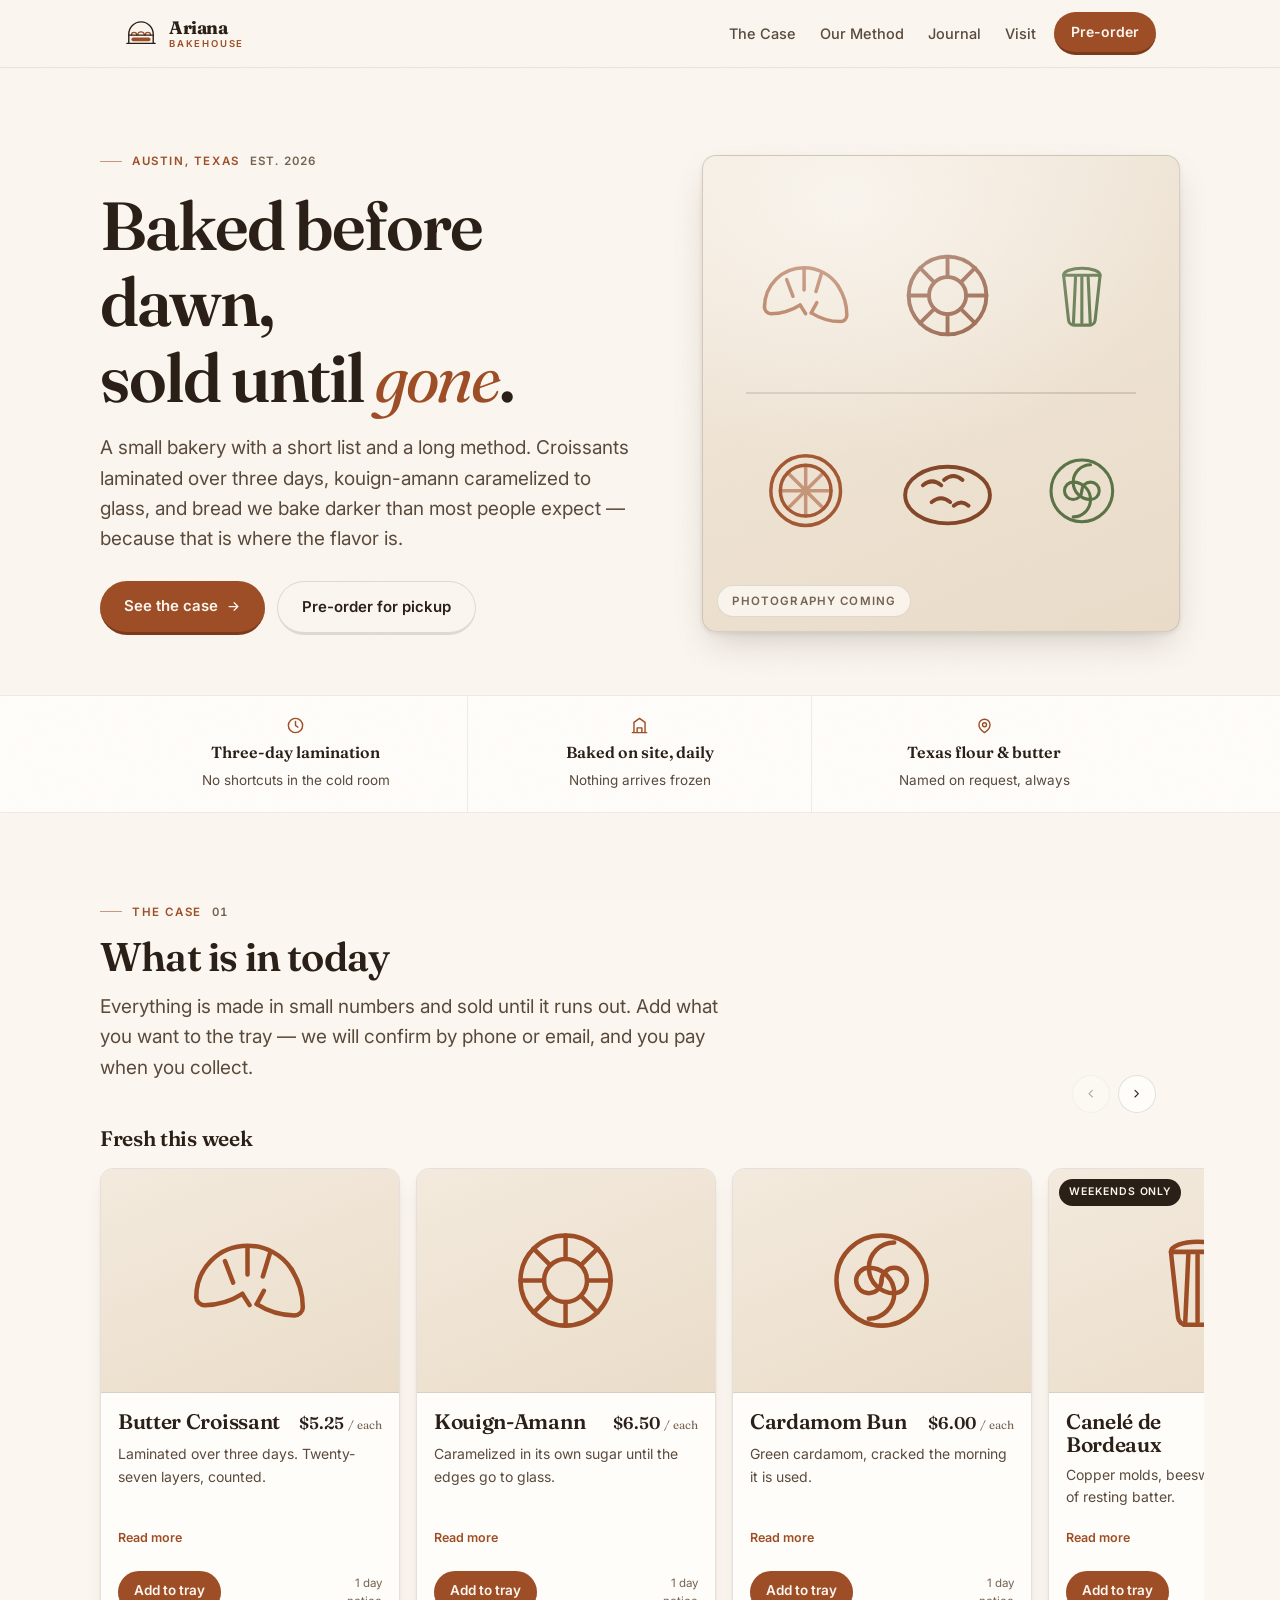
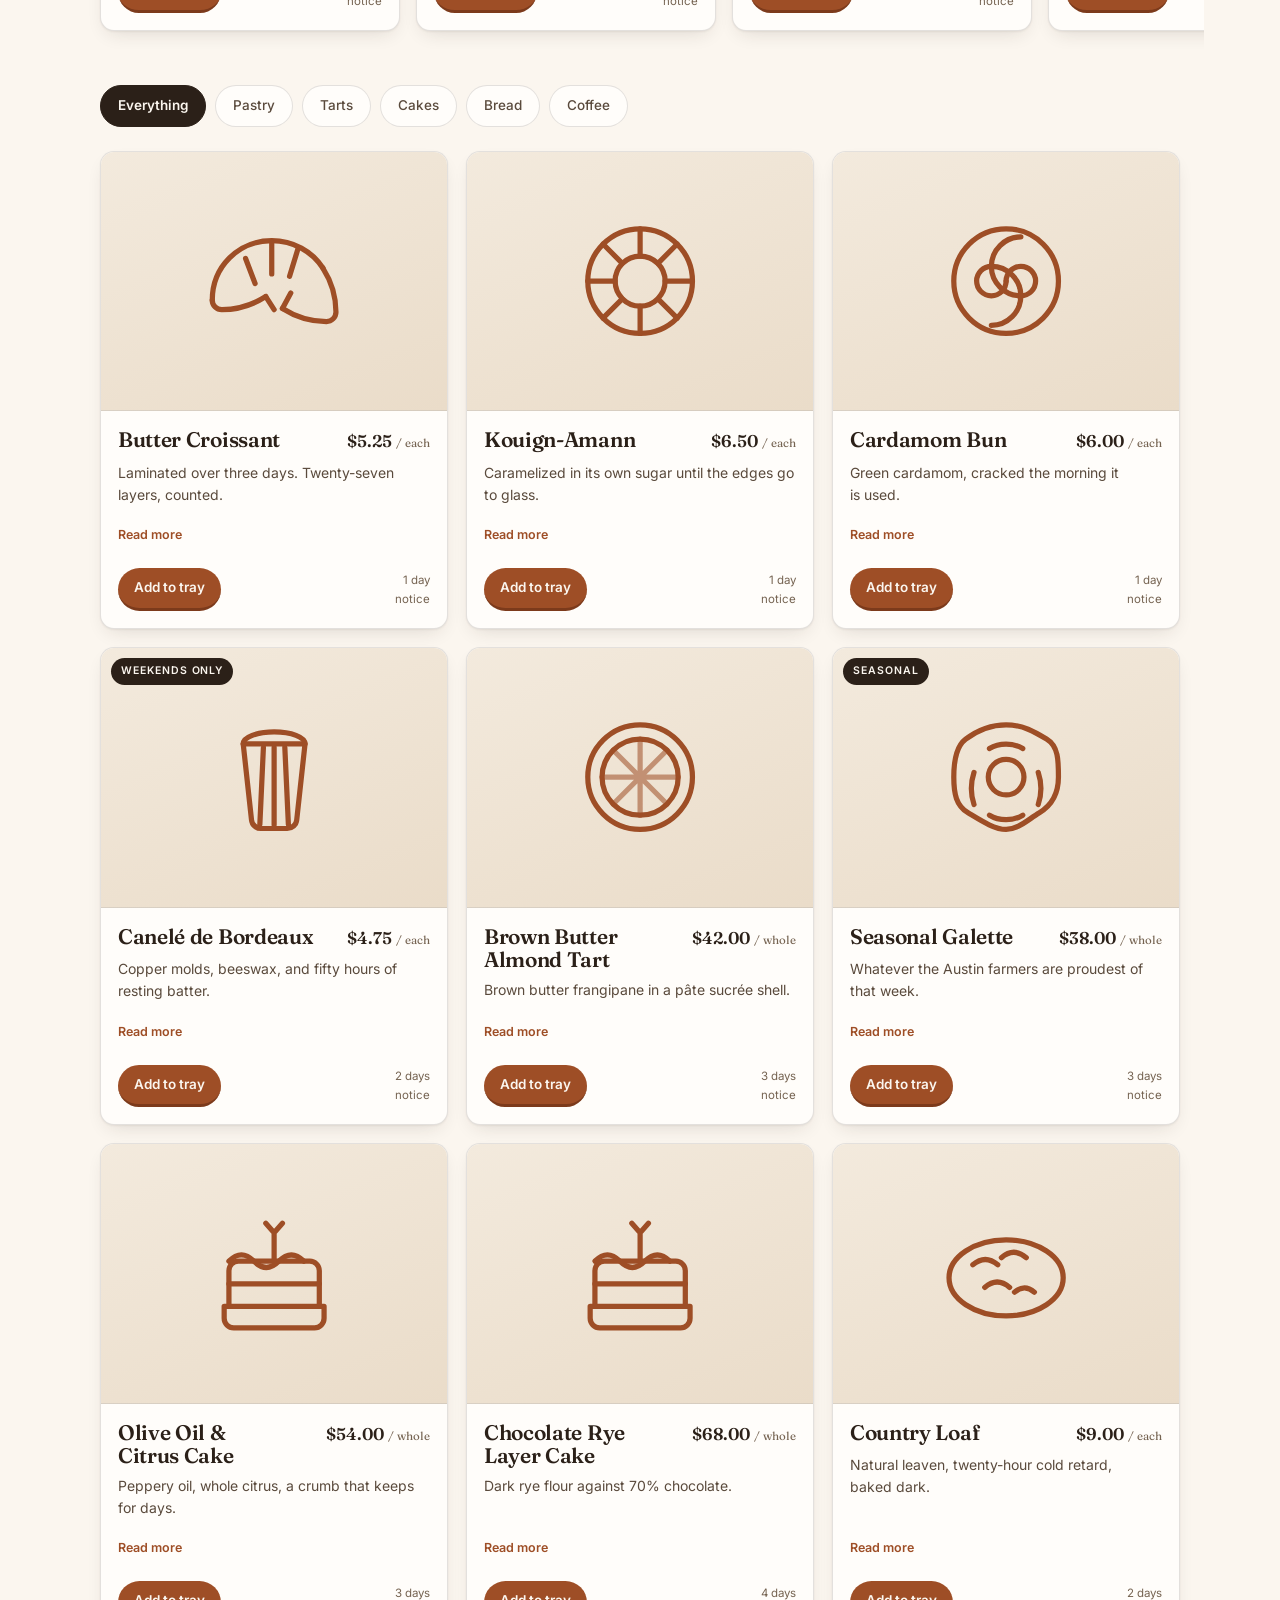
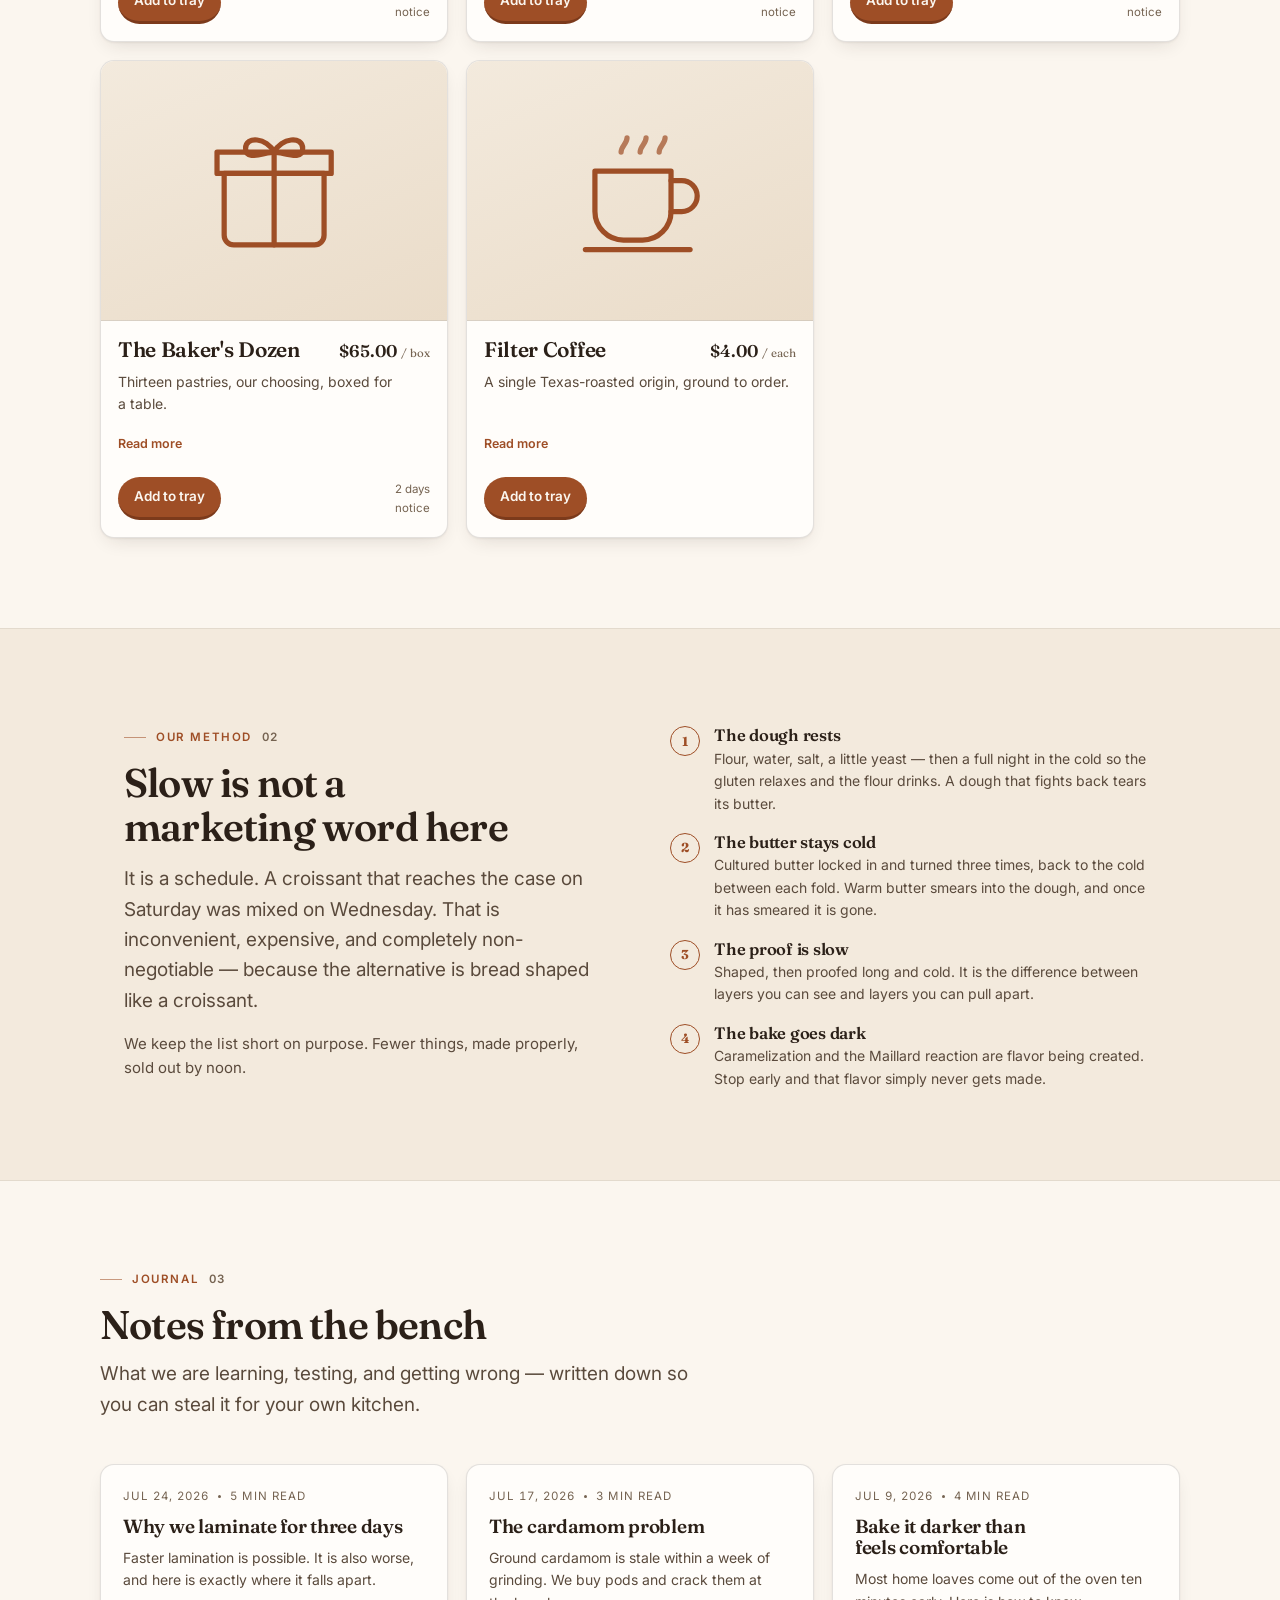
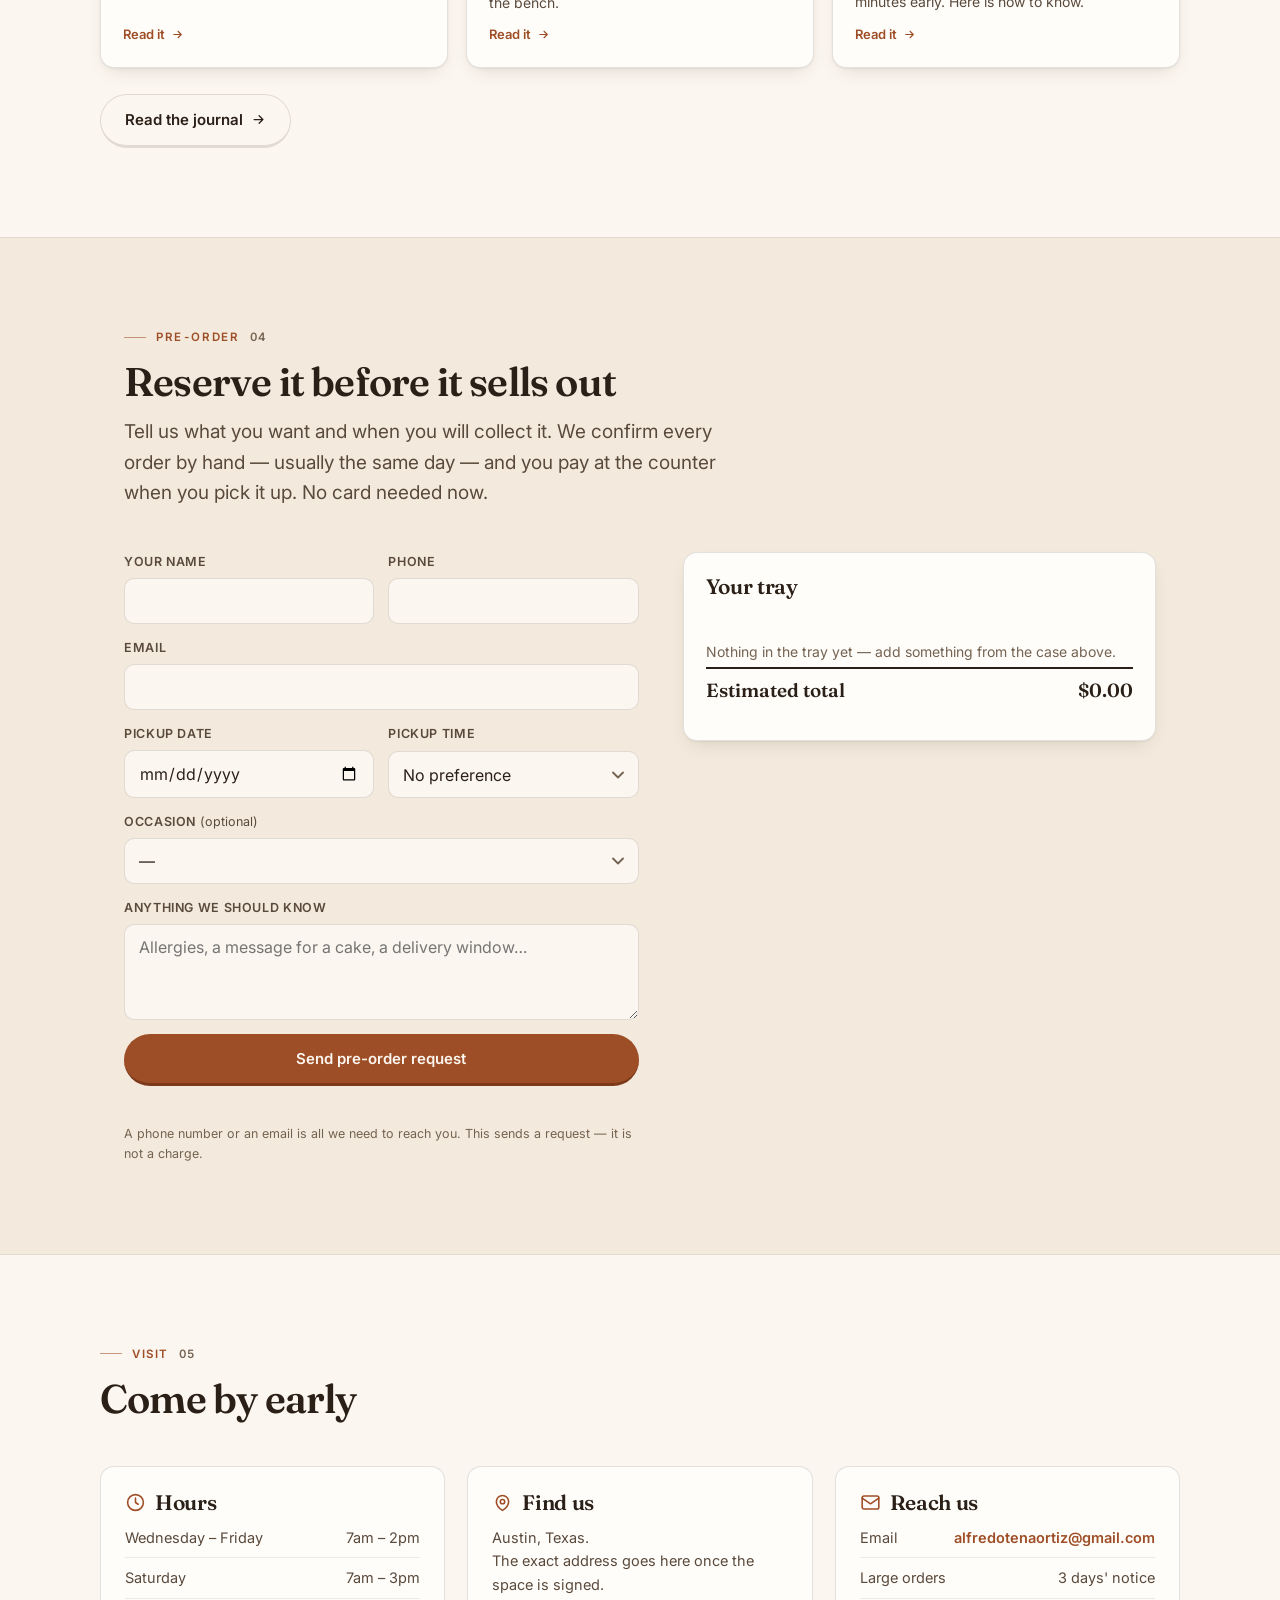
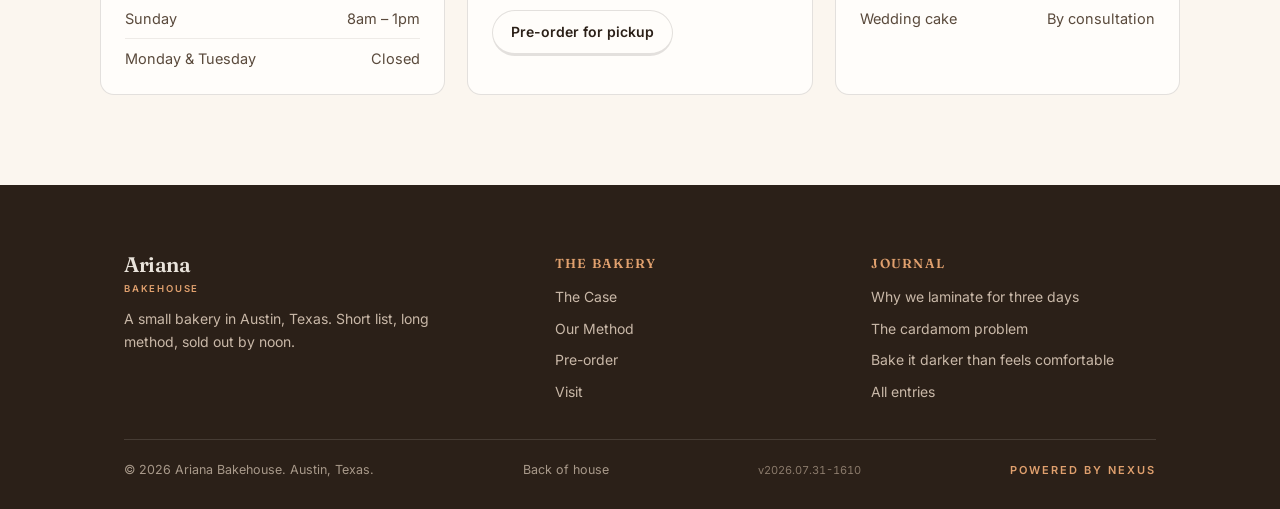
==== commit da919e5b: "Load config.js on the storefront, and stamp a visible build marker Two problems, one of them serious" ====
--- a/index.html
+++ b/index.html
@@ -351,6 +351,7 @@
     font-size:12.5px;color:#A8998A}
   .f-admin{font-size:12.5px;color:#A8998A;border-bottom:1px solid transparent}
   @media(hover:hover){.f-admin:hover{color:var(--copper-lite);border-bottom-color:var(--copper-lite)}}
+  .f-build{font-size:11px;color:#8A7A6B;font-variant-numeric:tabular-nums}
   .f-nexus{font-size:11px;letter-spacing:.18em;text-transform:uppercase;color:var(--copper-lite);font-weight:600}
 
   /* ── mobile dock ────────────────────────────────────────── */
@@ -710,6 +711,7 @@
     <div class="f-bar">
       <span>&copy; <span id="yr">2026</span> Ariana Bakehouse. Austin, Texas.</span>
       <a class="f-admin" href="admin.html" rel="nofollow">Back of house</a>
+      <span id="build" class="f-build"></span>
       <a class="f-nexus" href="https://www.atxnexus.com" rel="noopener">Powered by NEXUS</a>
     </div>
   </div>
@@ -720,6 +722,7 @@
   <a class="d-order" href="#order">Tray <span class="count" id="dockCount">0</span></a>
 </nav>
 
+<script src="config.js?v=v2026.07.31-1610"></script>
 <script>
 /* ═══════════════════════════════════════════════════════════════════
    Ariana Bakehouse — one file, no dependencies.
@@ -1155,6 +1158,7 @@
 
 /* ── boot ─────────────────────────────────────────────────────────── */
 $('#yr').textContent = String(new Date().getFullYear());
+var _b = document.getElementById('build'); if (_b) _b.textContent = (window.AR_CONFIG||{}).BUILD||'';
 renderFilters(); renderCatalog(); renderRail(); renderPosts(); renderTray();
 goLive();
 track('page_view');
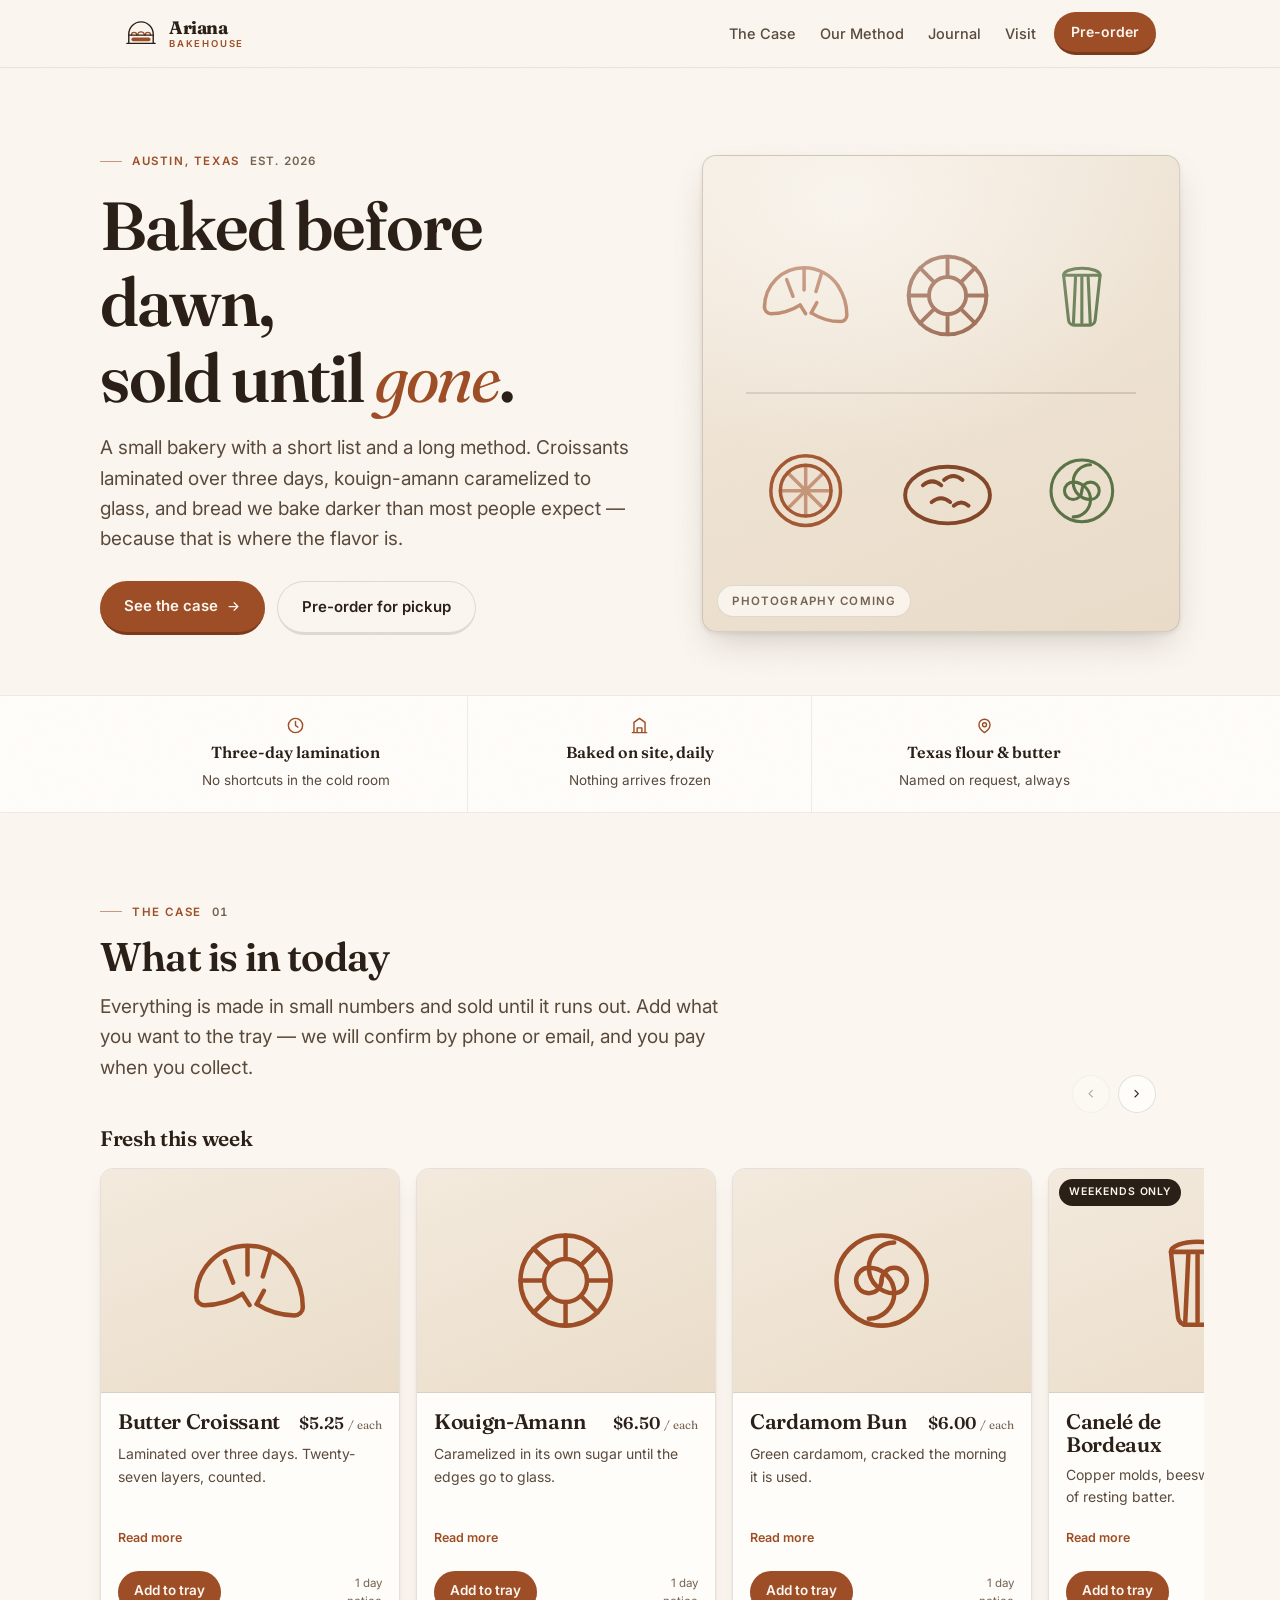
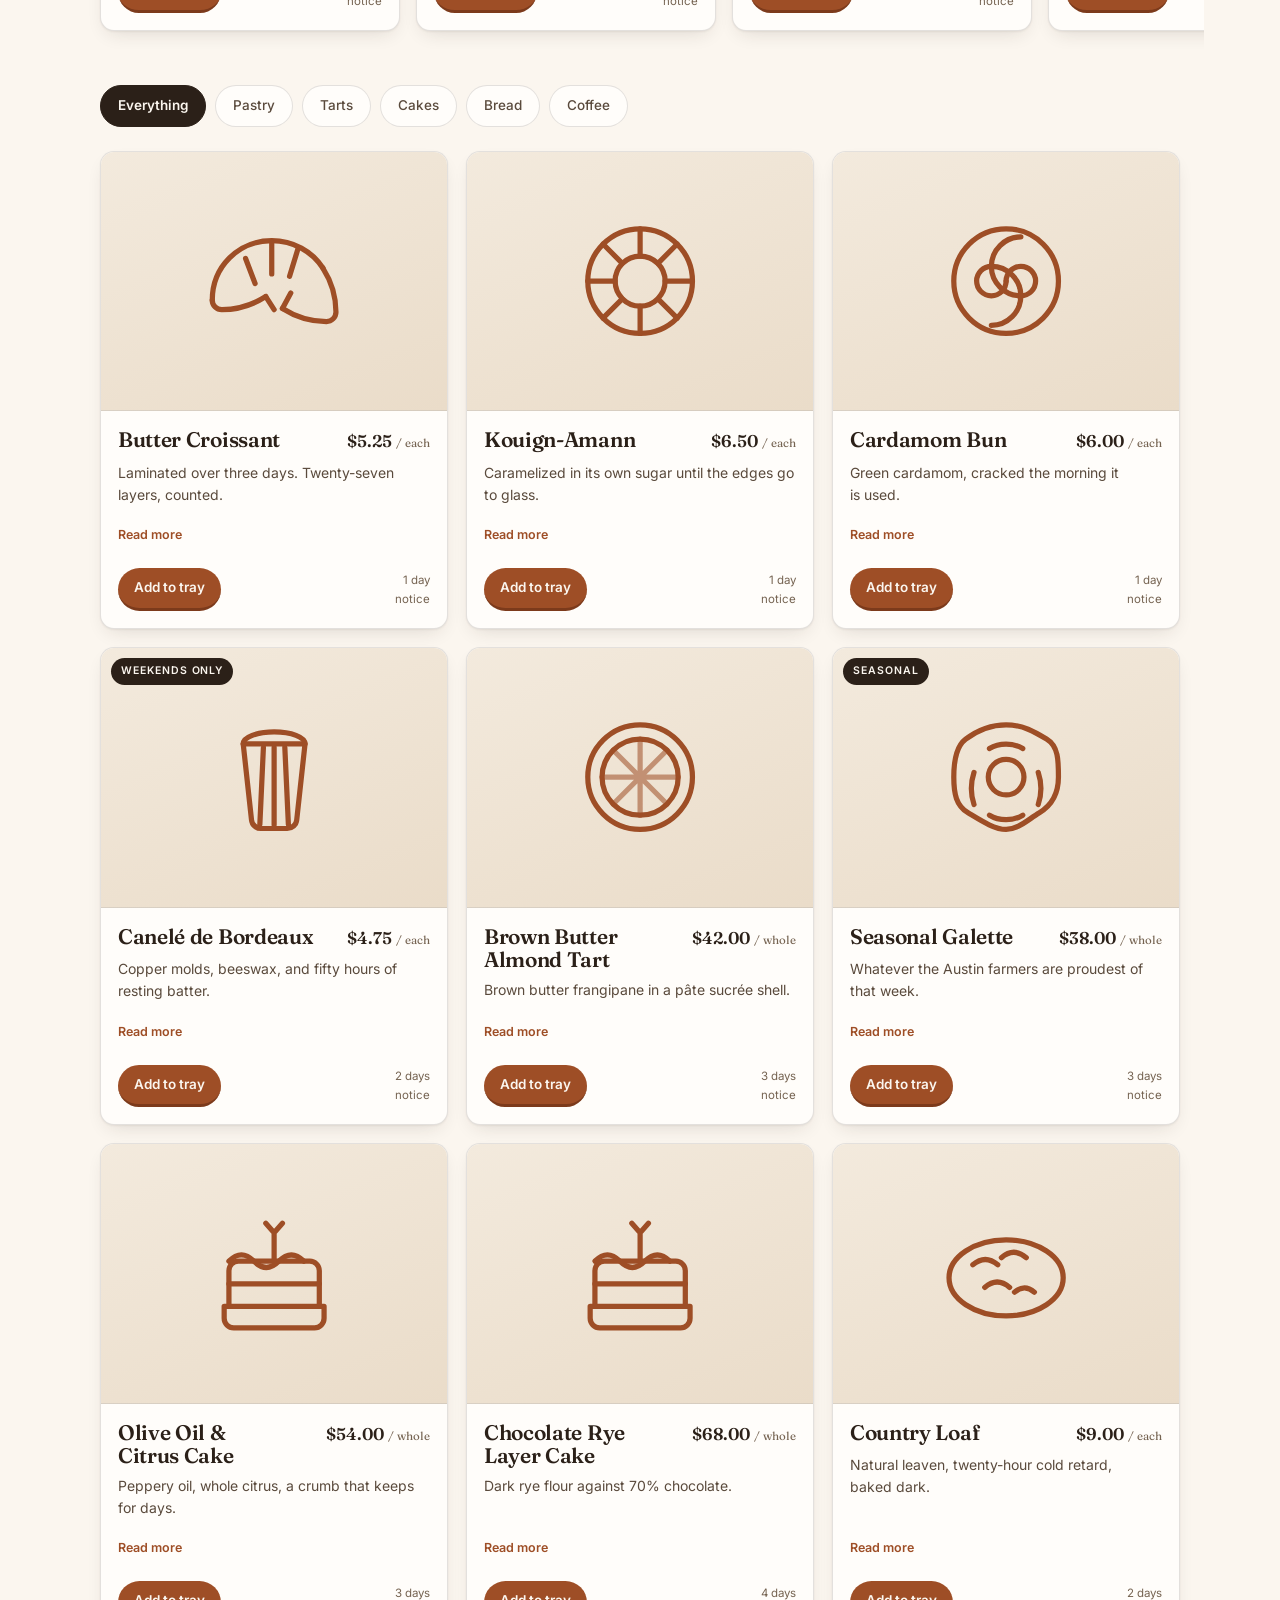
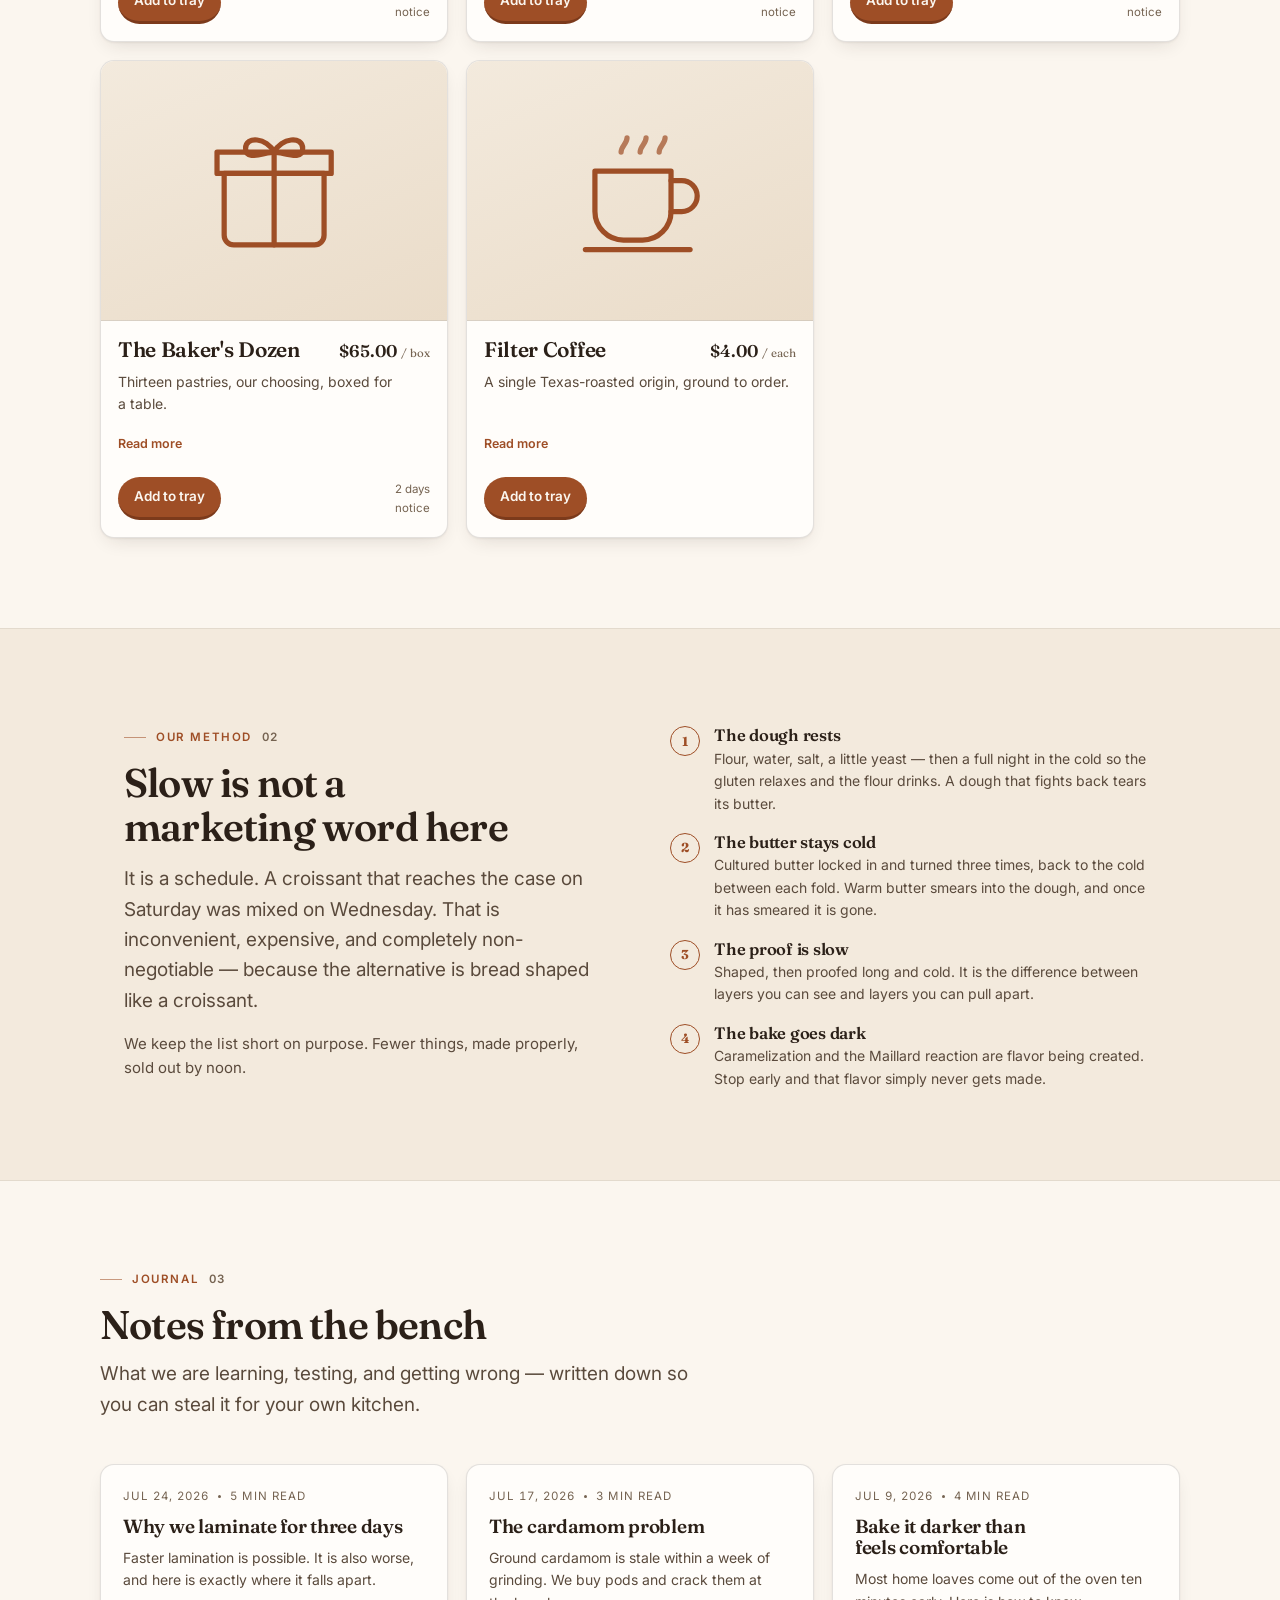
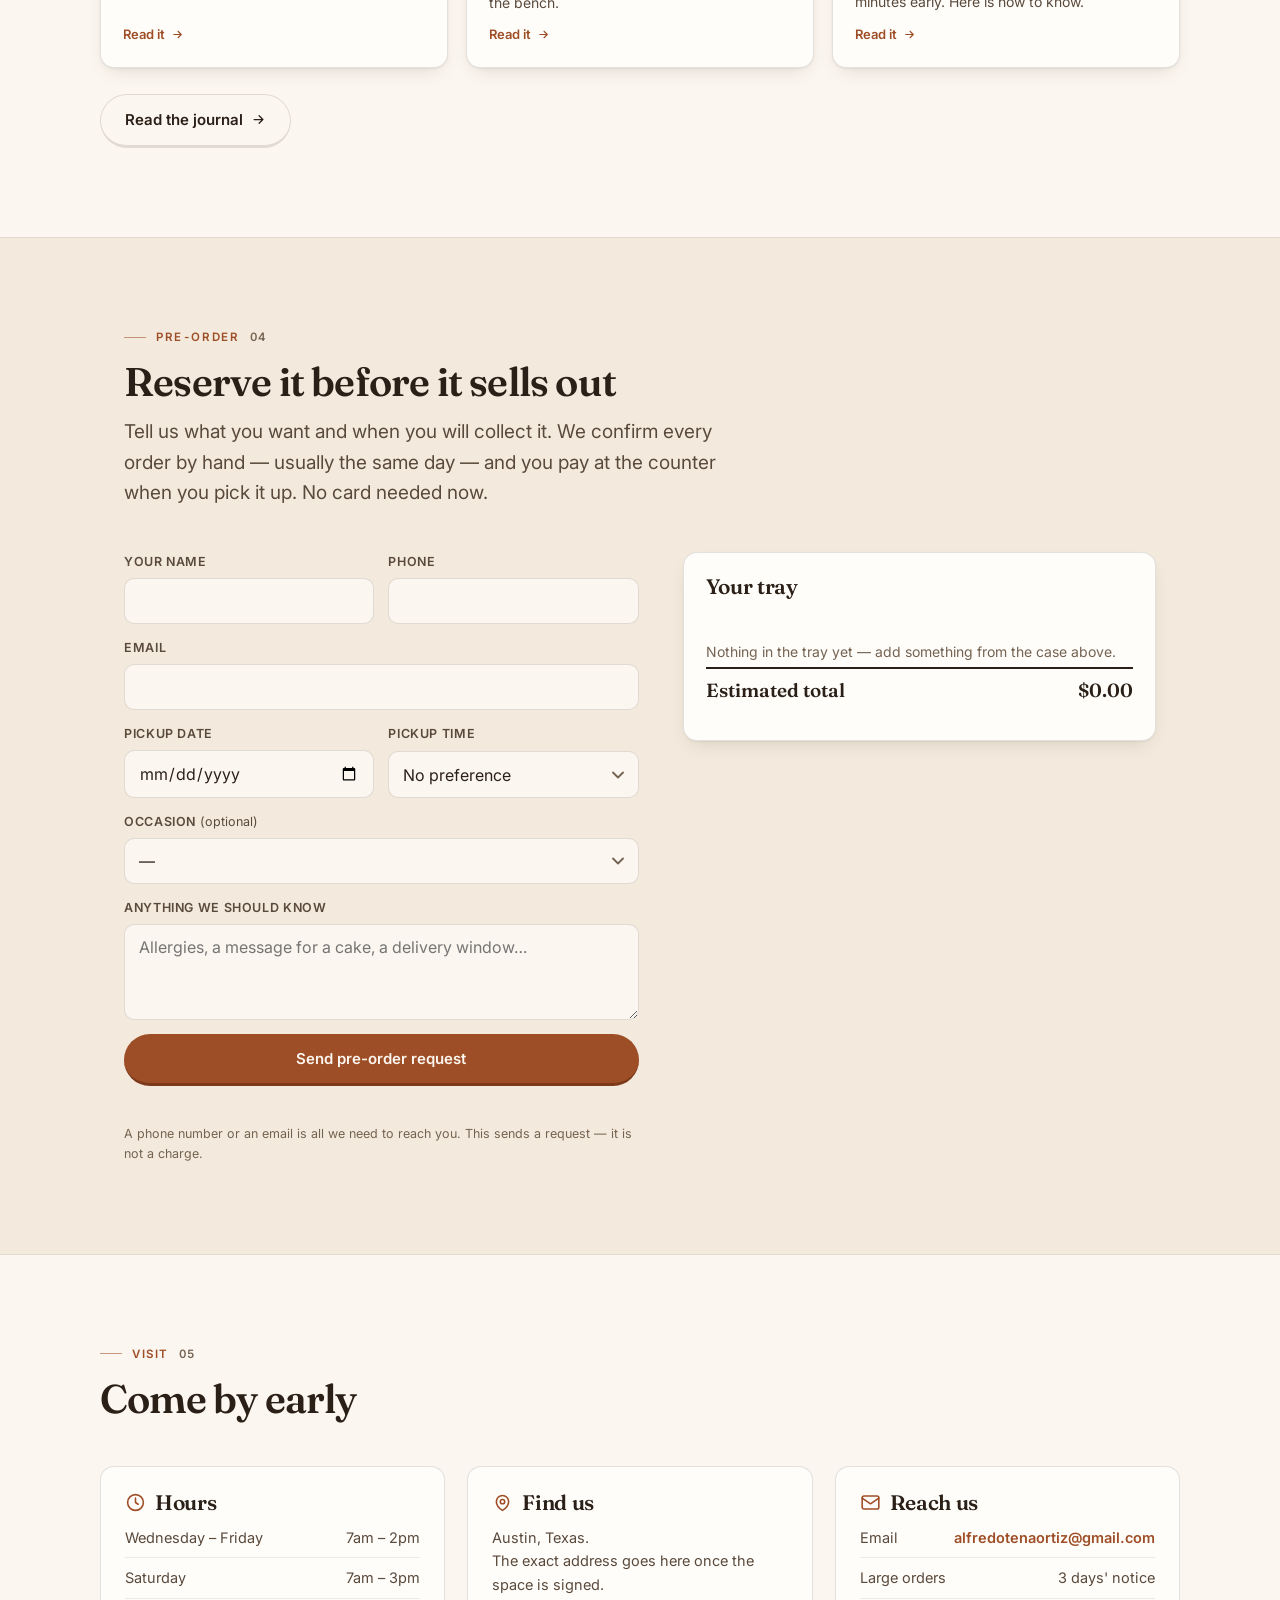
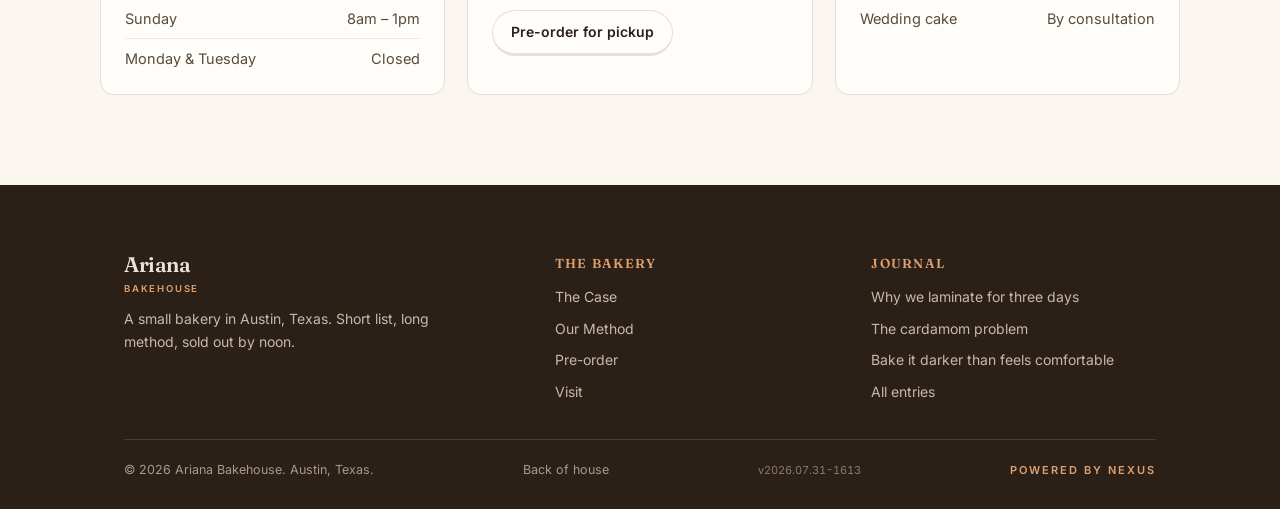
==== commit a56cac23: "Stop analytics turning a network hiccup into a console error index.html's rpc() returns a bare fetch" ====
--- a/index.html
+++ b/index.html
@@ -722,7 +722,7 @@
   <a class="d-order" href="#order">Tray <span class="count" id="dockCount">0</span></a>
 </nav>
 
-<script src="config.js?v=v2026.07.31-1610"></script>
+<script src="config.js?v=v2026.07.31-1613"></script>
 <script>
 /* ═══════════════════════════════════════════════════════════════════
    Ariana Bakehouse — one file, no dependencies.
@@ -827,8 +827,13 @@
 function track(type, meta) {
   if (!LIVE) return;
   try {
+    // The try/catch only guards the synchronous set-up. rpc() returns a promise,
+    // and a fire-and-forget promise that rejects becomes an unhandled rejection in
+    // the visitor's console every time the network hiccups. Swallow it here:
+    // analytics must never break the page, and must never look like it did.
     rpc('ar_log_event', { p: { type: type, path: location.pathname, sid: SID,
-      ref: document.referrer ? new URL(document.referrer).hostname : '', meta: meta || {} } });
+      ref: document.referrer ? new URL(document.referrer).hostname : '', meta: meta || {} } })
+      .catch(function () {});
   } catch (e) { /* analytics must never break the page */ }
 }
 
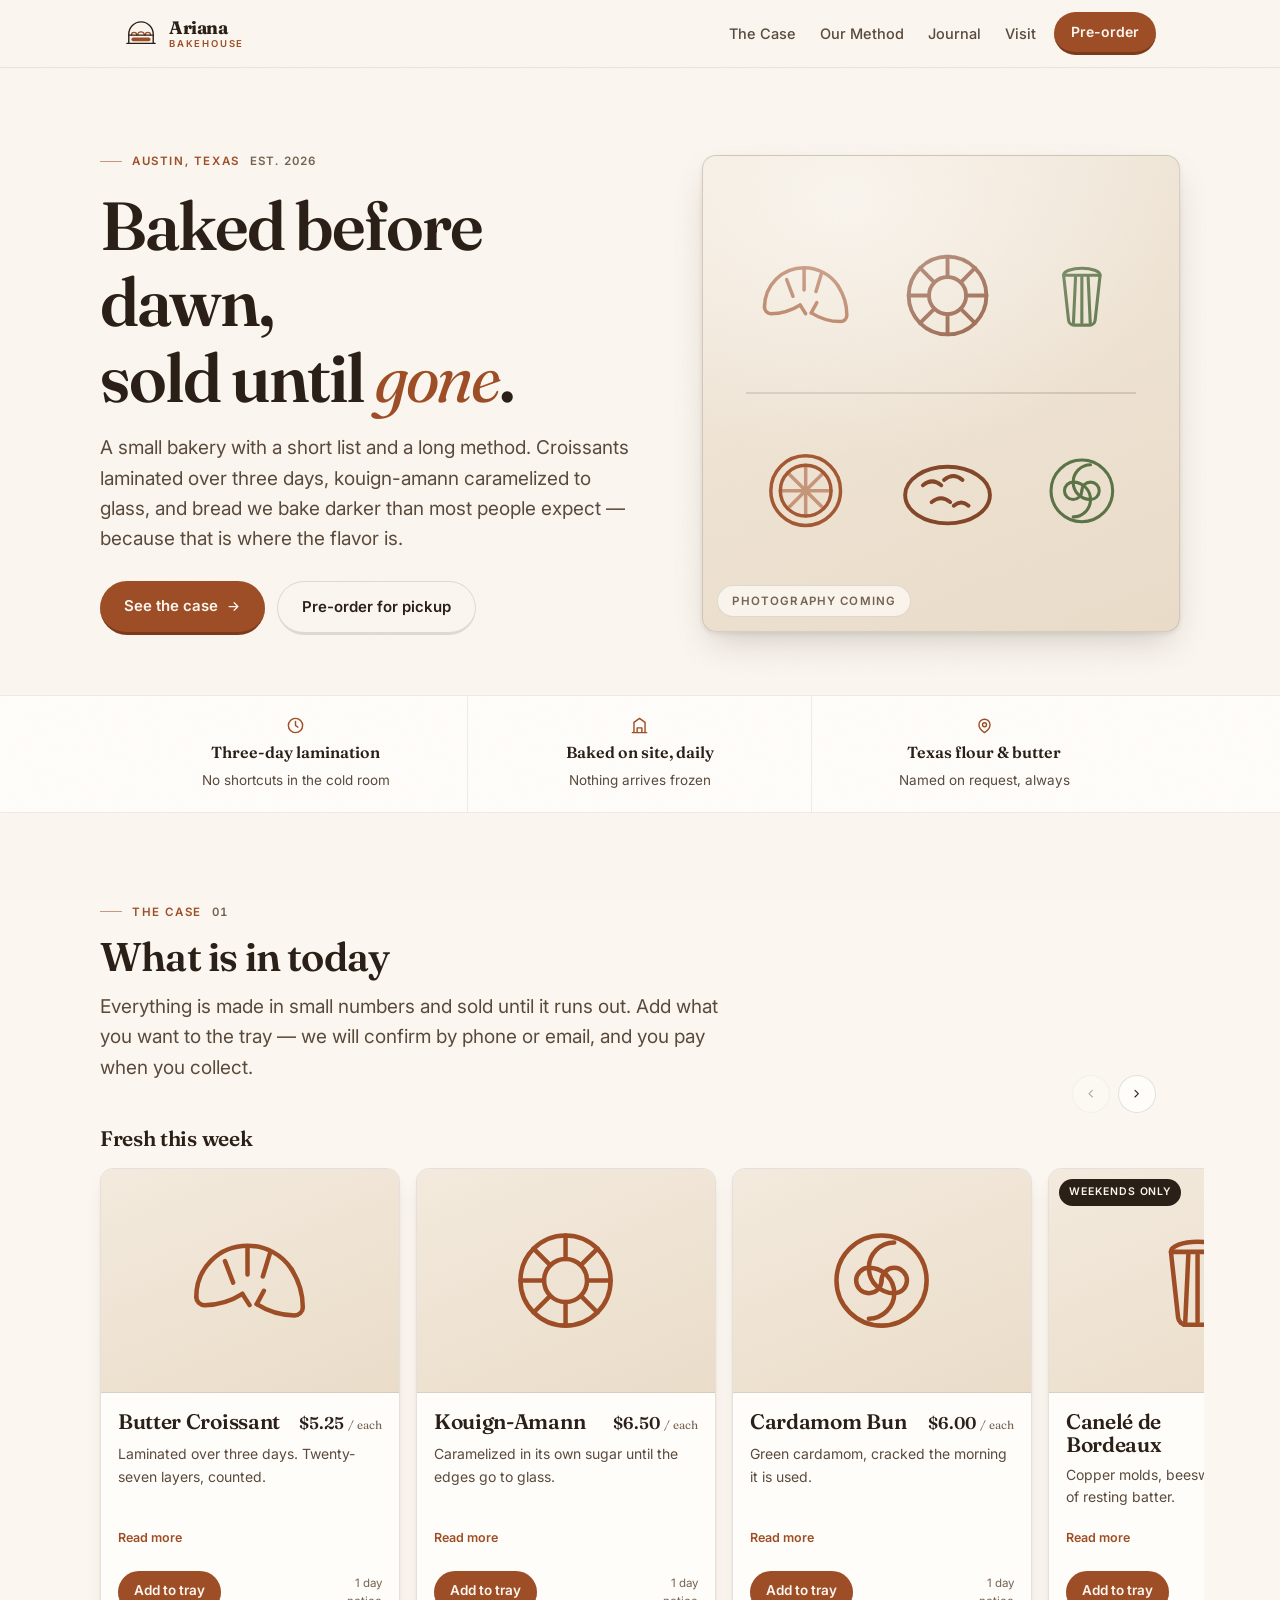
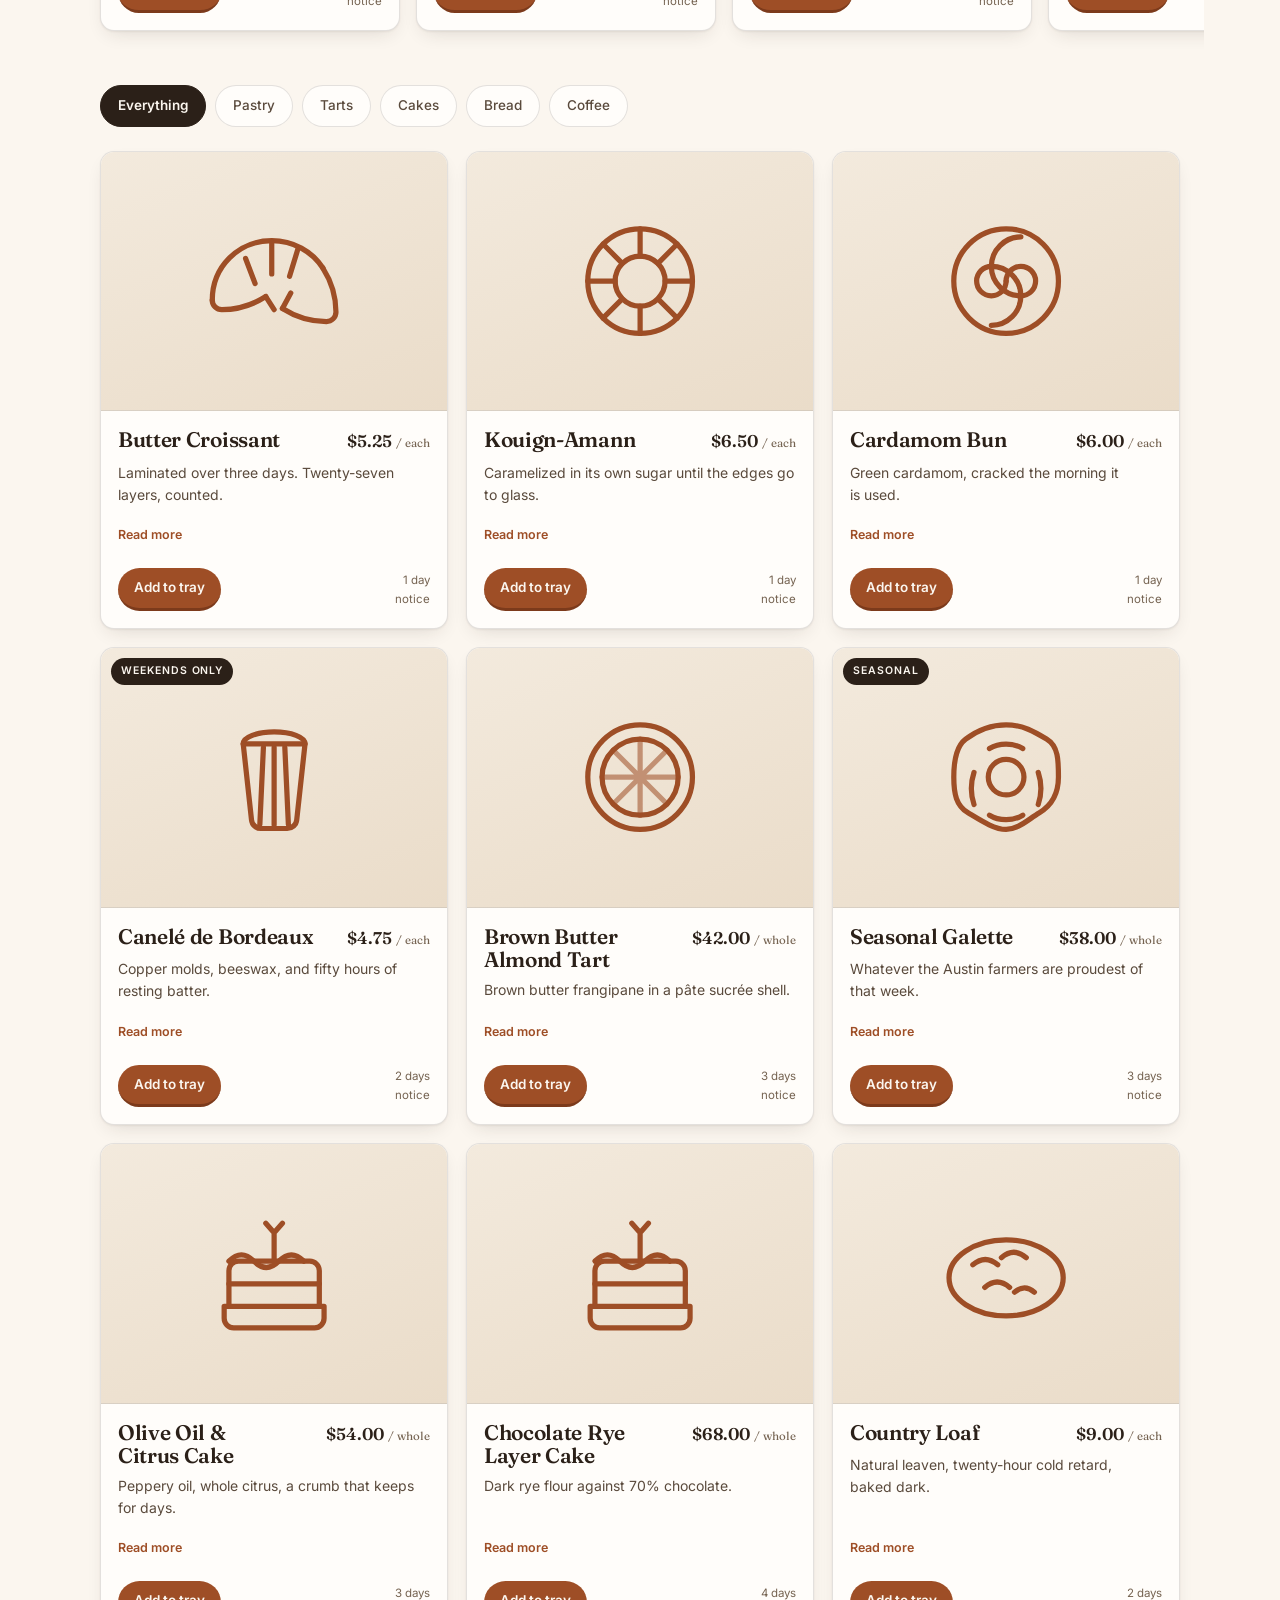
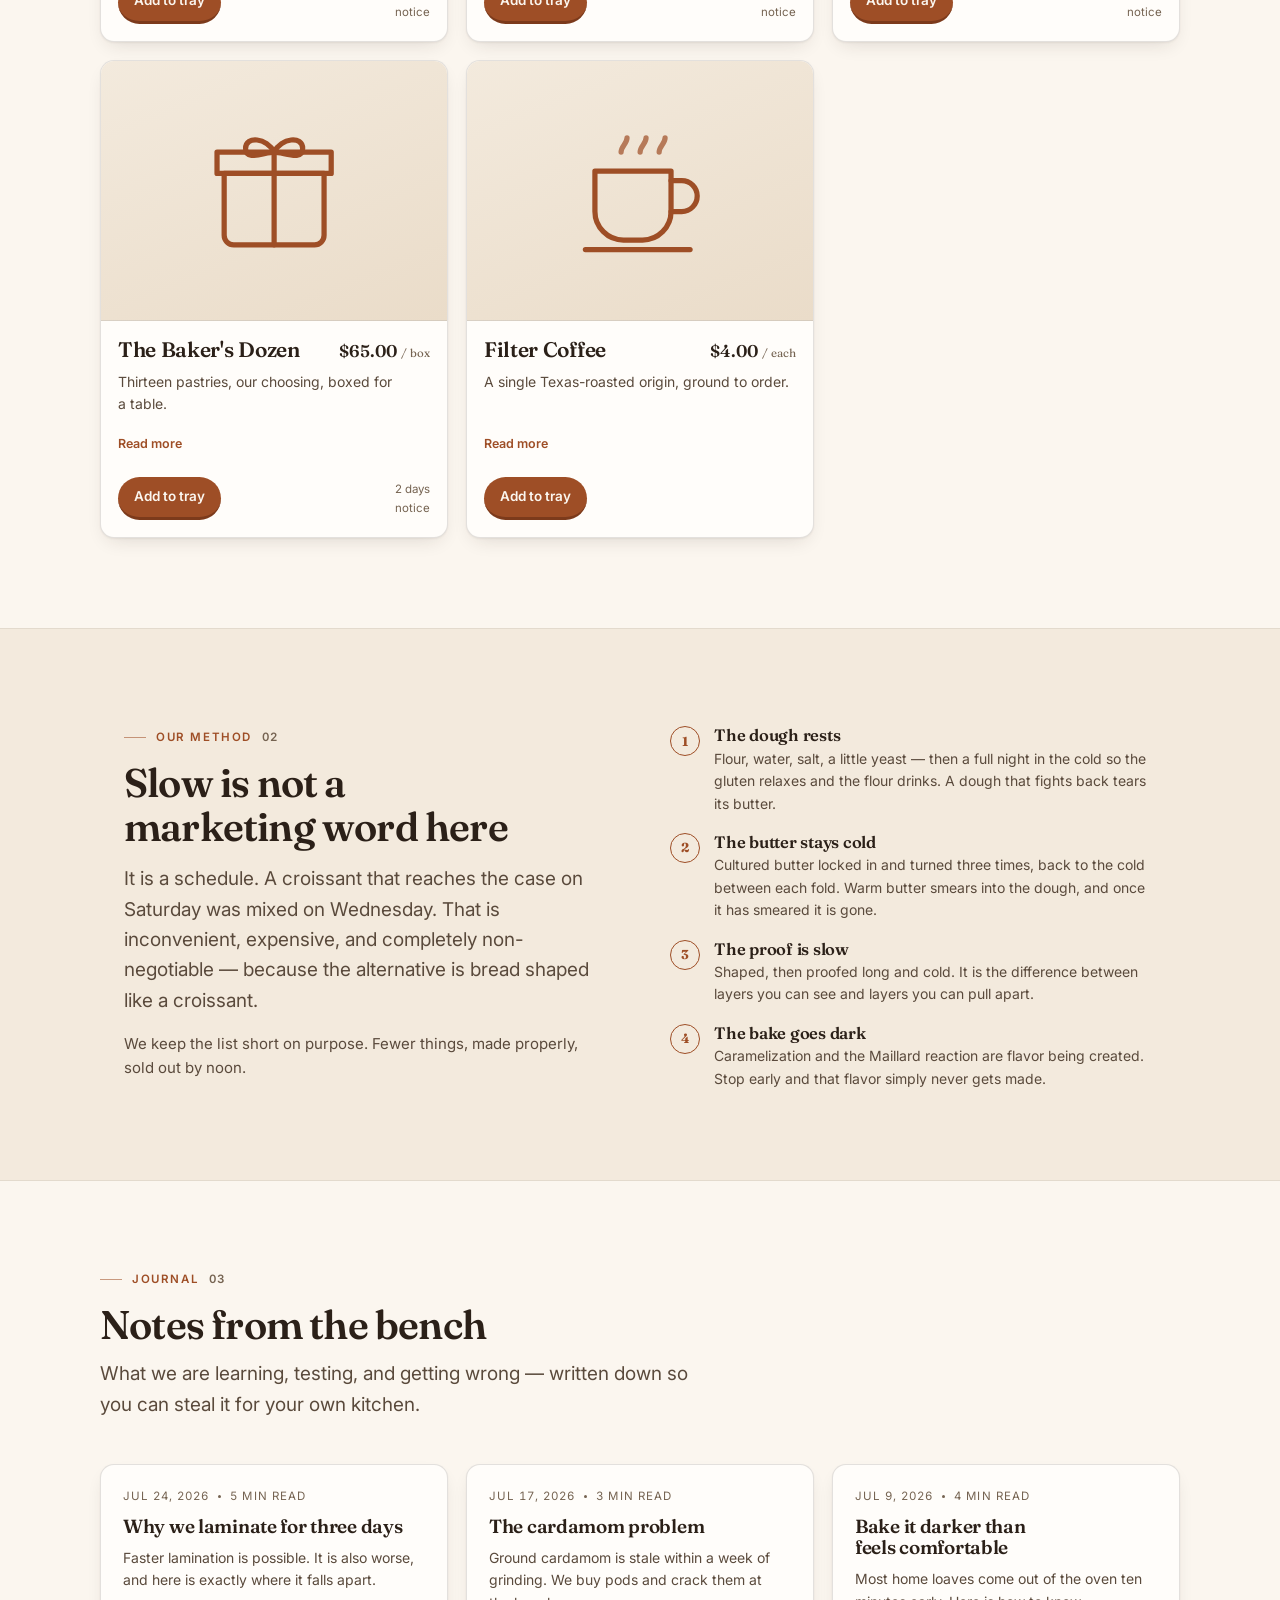
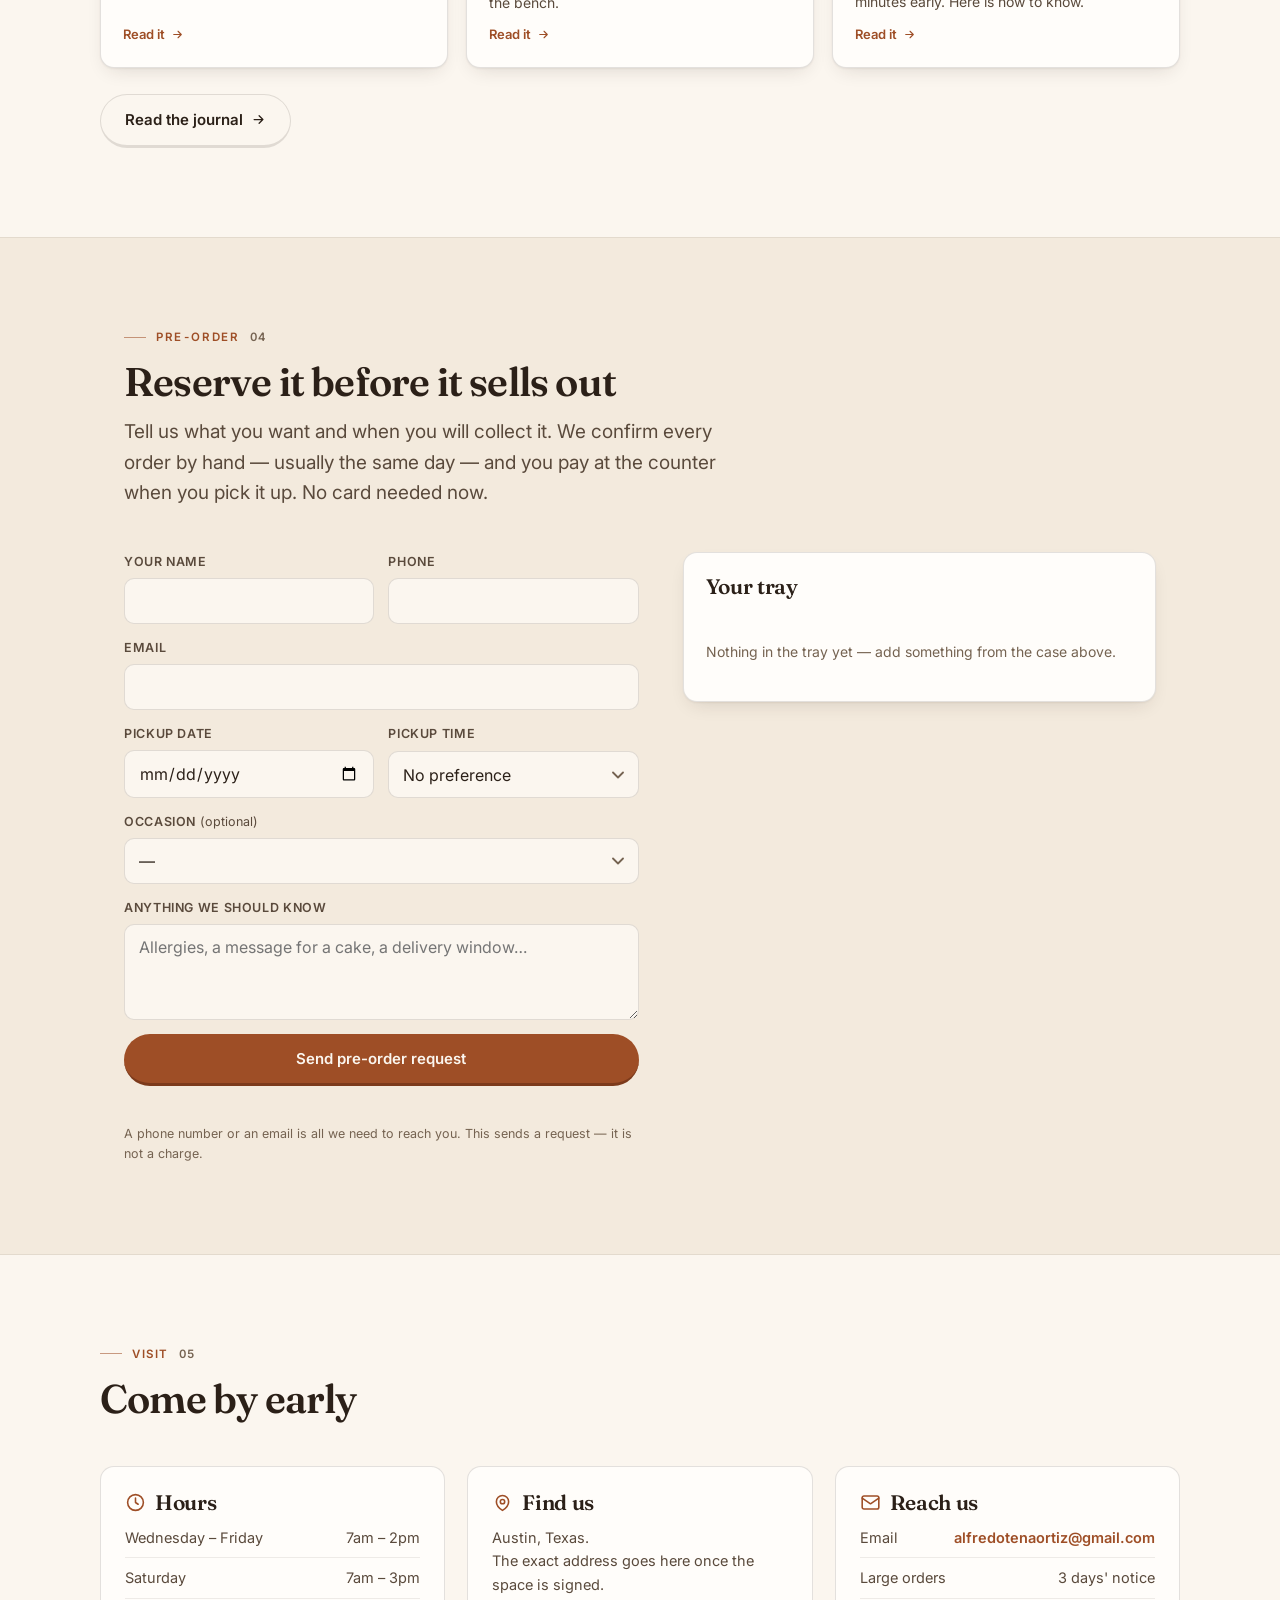
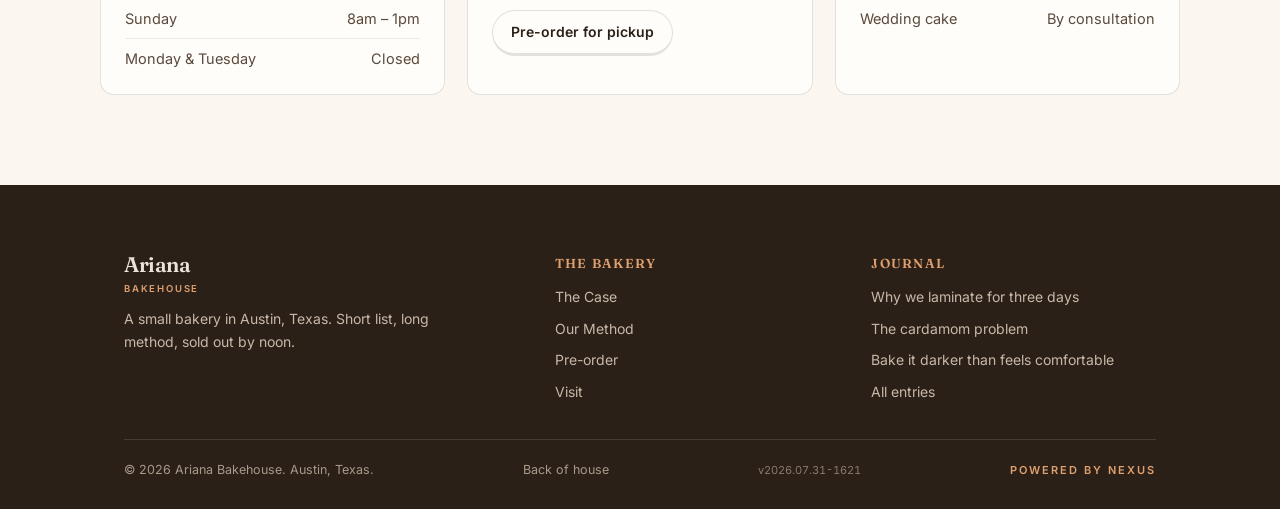
==== commit 6679bc07: "Make the hidden attribute authoritative This is why the back of house would not open.  The login was" ====
--- a/index.html
+++ b/index.html
@@ -70,6 +70,13 @@
     --body:'Inter', system-ui, -apple-system, 'Segoe UI', sans-serif;
   }
   *{margin:0;padding:0;box-sizing:border-box}
+  /* The HTML `hidden` attribute only works through the UA rule [hidden]{display:none},
+     which ANY author display rule outranks. `.gate` sets display:grid and
+     `.tray-total` sets display:flex, so setting .hidden on them did nothing: a
+     successful admin login left the login box covering the screen, and an empty
+     tray still showed "Estimated total". Make hidden authoritative. */
+  [hidden]{display:none !important}
+
   html{scroll-behavior:smooth;-webkit-text-size-adjust:100%;text-size-adjust:100%;scroll-padding-top:76px}
   html,body{overflow-x:clip}
   body{font-family:var(--body);background:var(--page);color:var(--ink);line-height:1.6;
@@ -722,7 +729,7 @@
   <a class="d-order" href="#order">Tray <span class="count" id="dockCount">0</span></a>
 </nav>
 
-<script src="config.js?v=v2026.07.31-1613"></script>
+<script src="config.js?v=v2026.07.31-1621"></script>
 <script>
 /* ═══════════════════════════════════════════════════════════════════
    Ariana Bakehouse — one file, no dependencies.
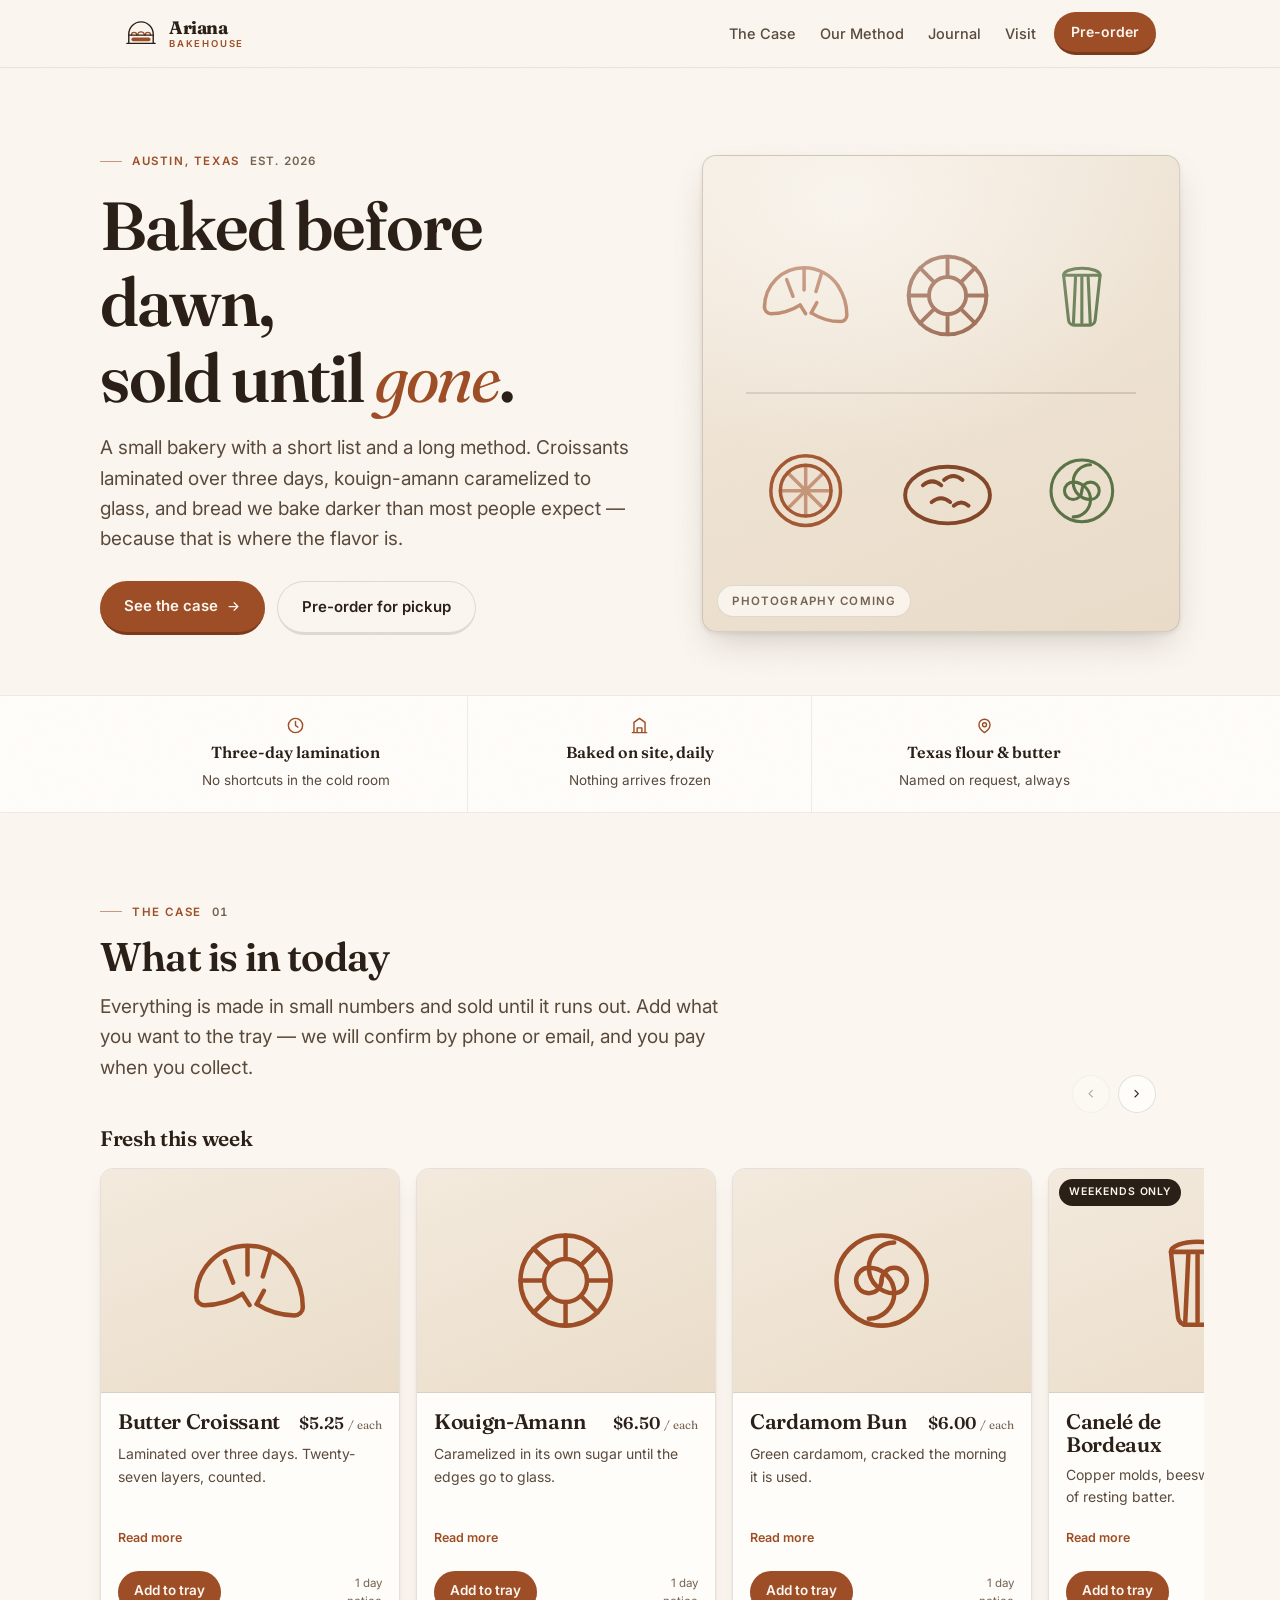
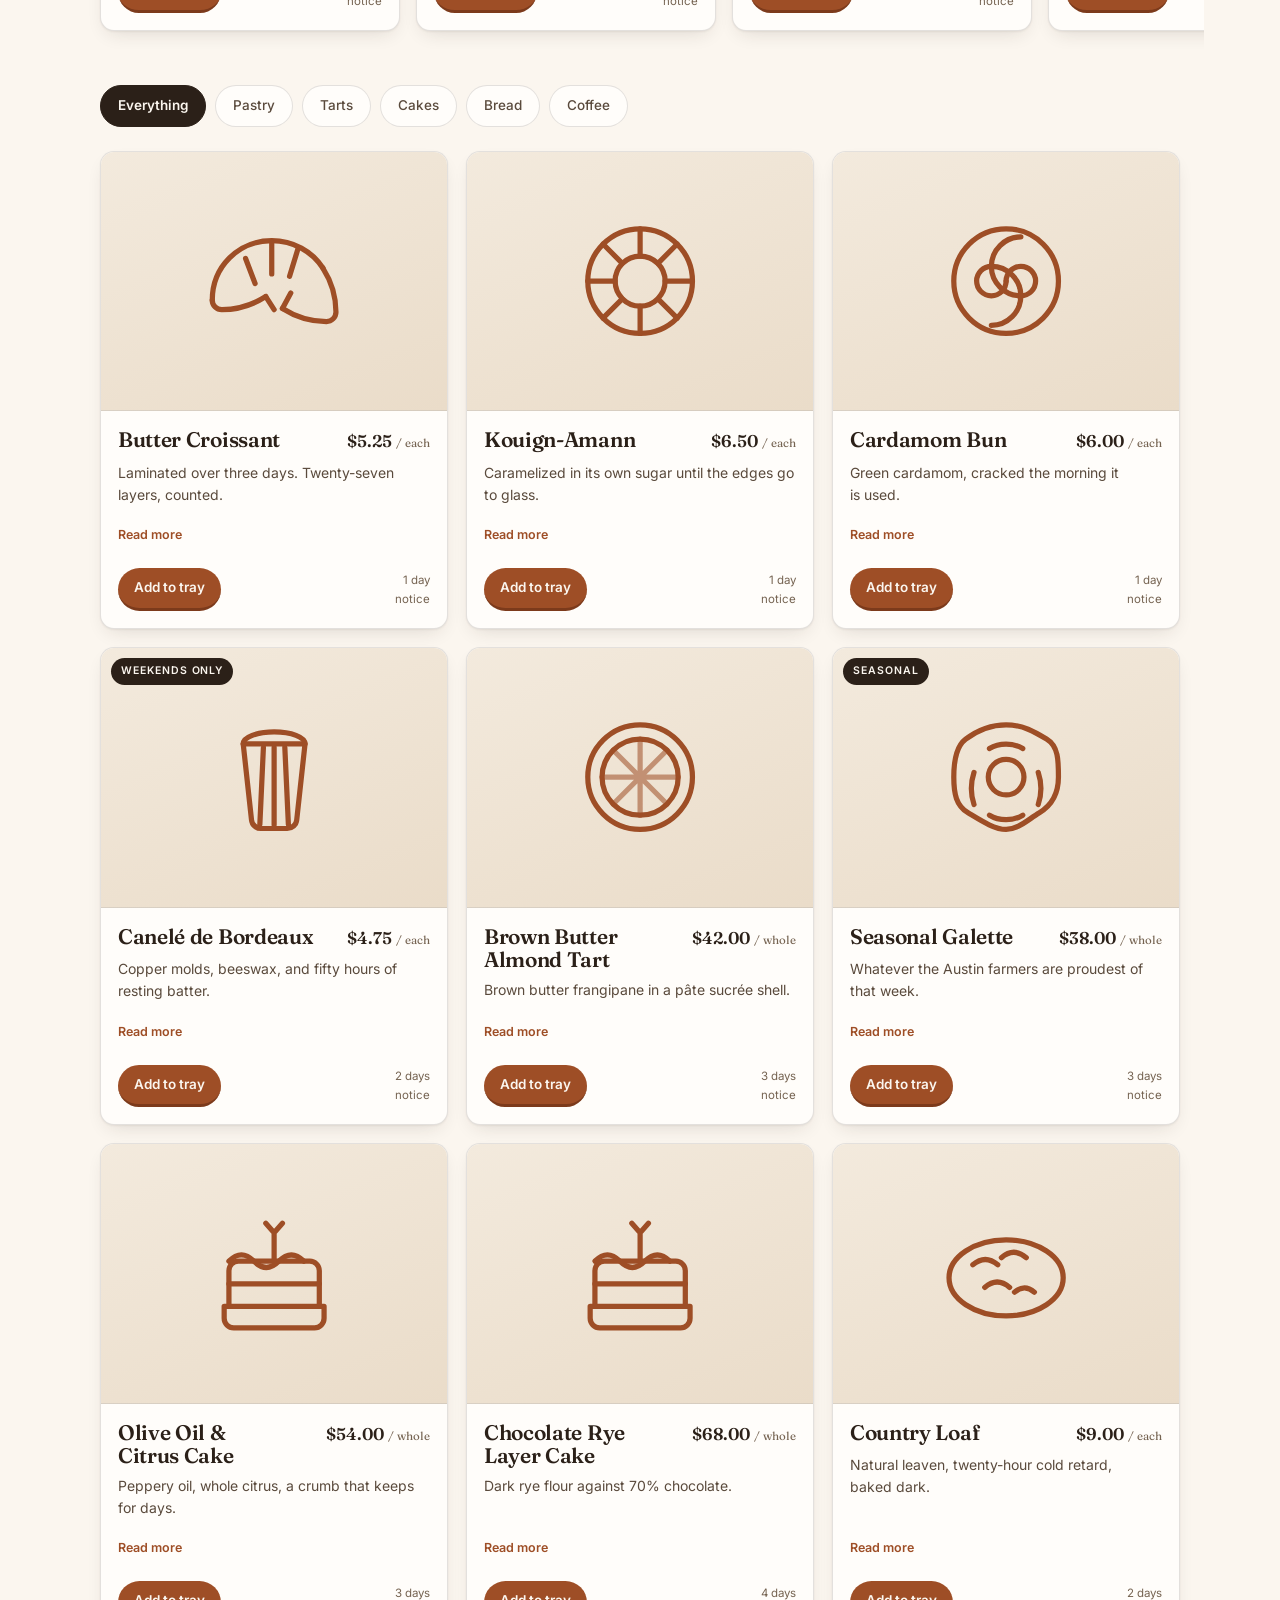
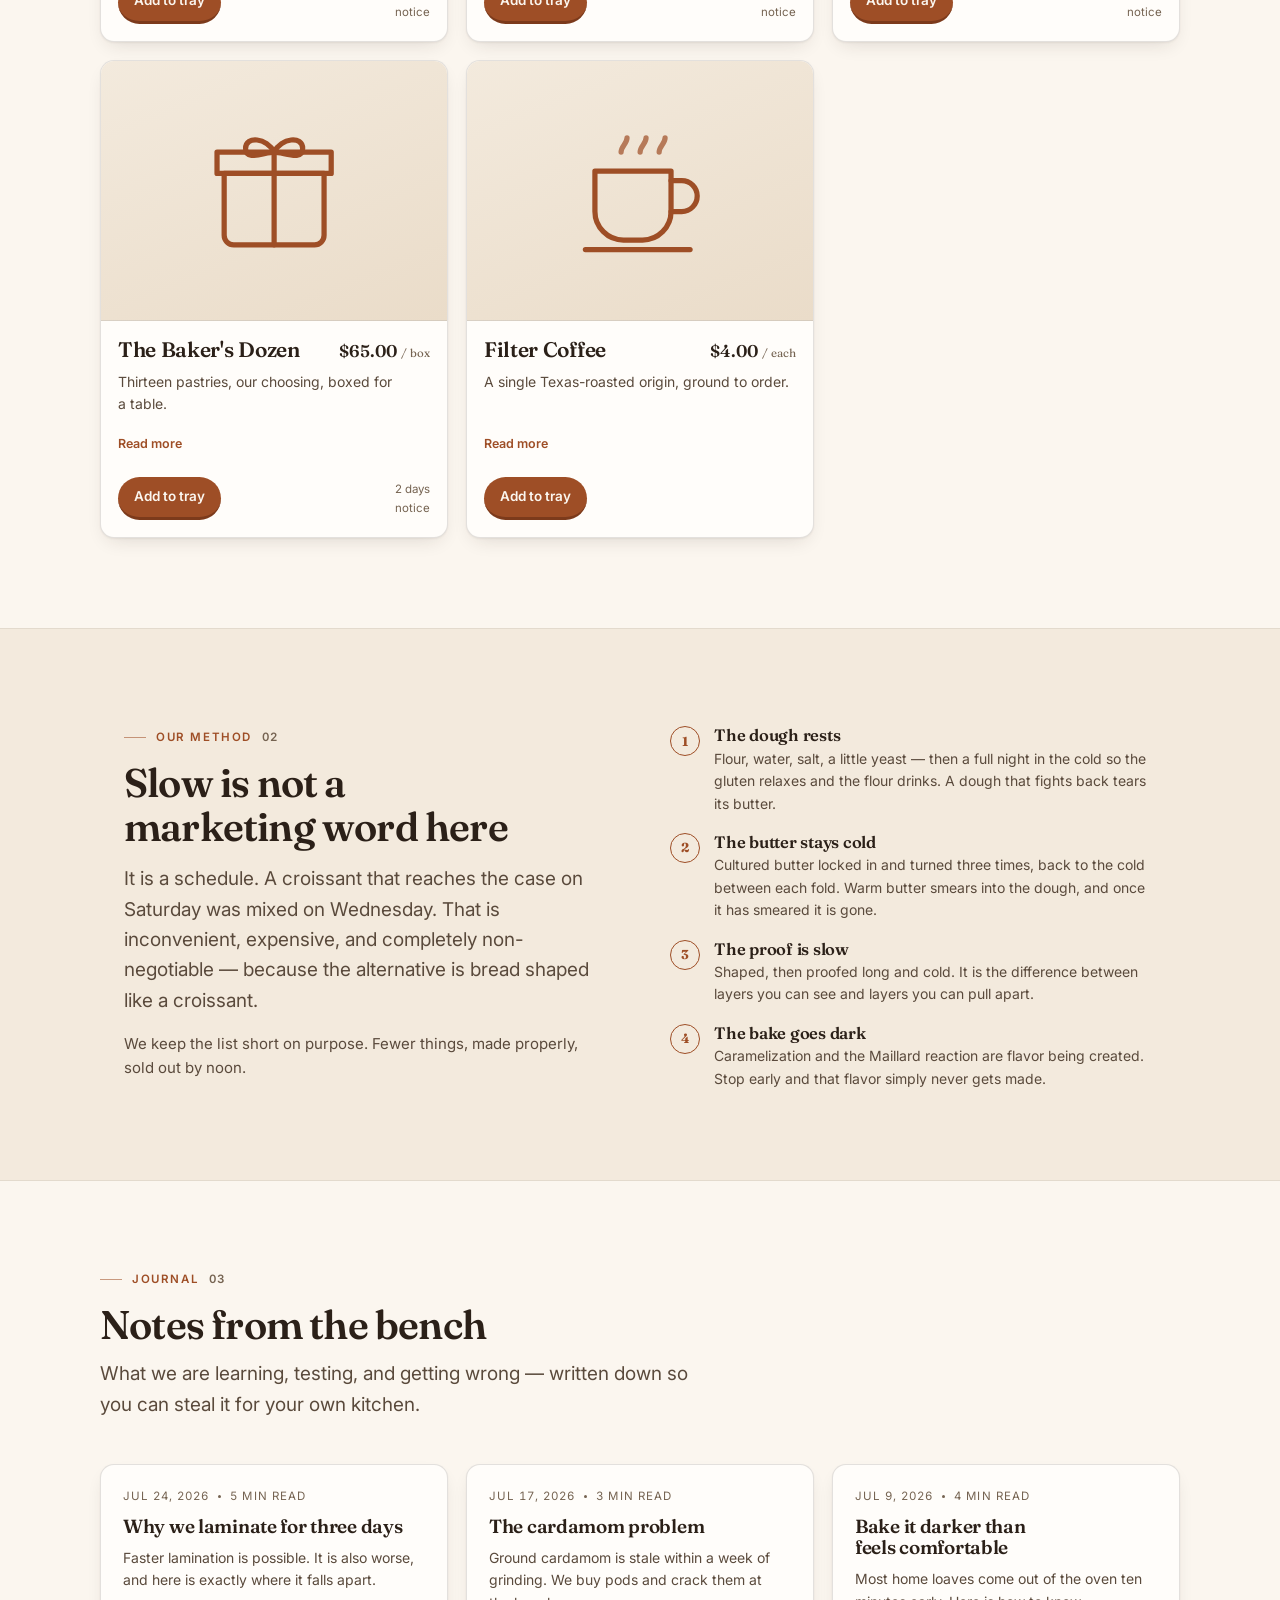
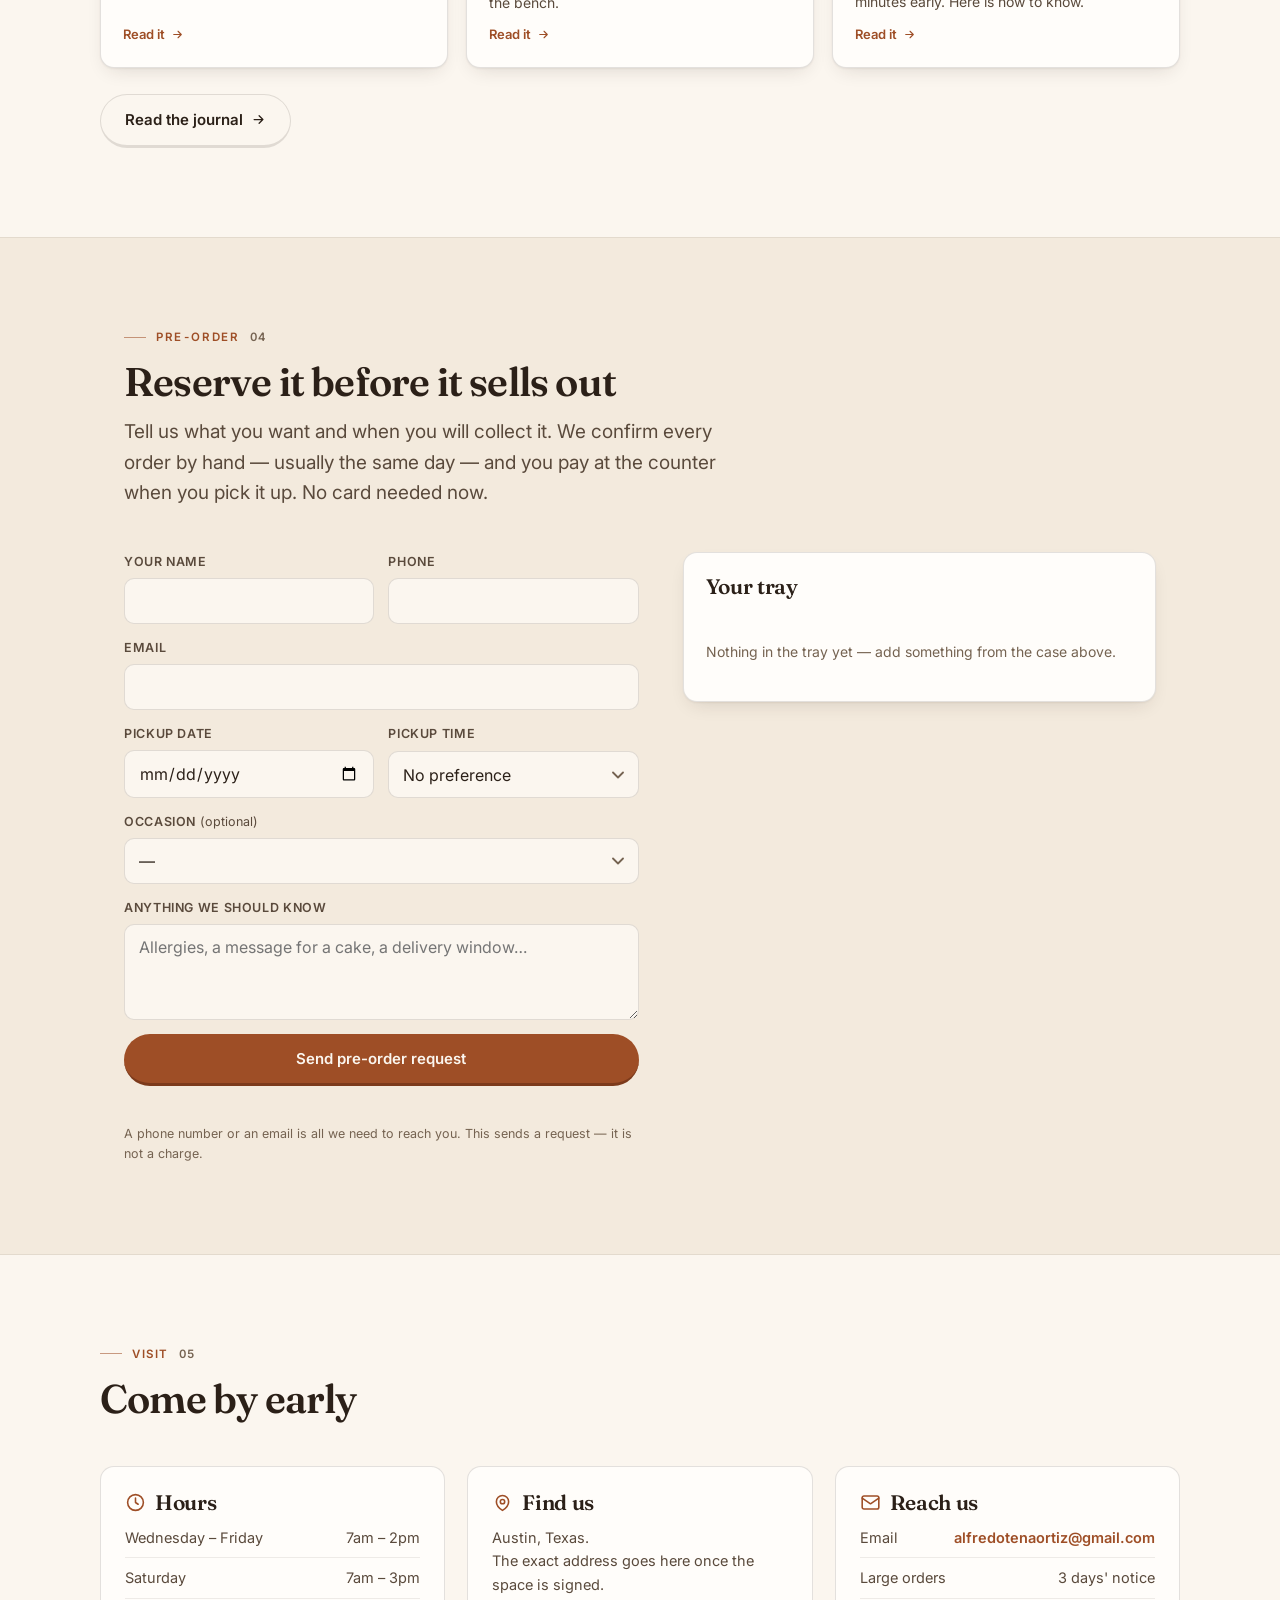
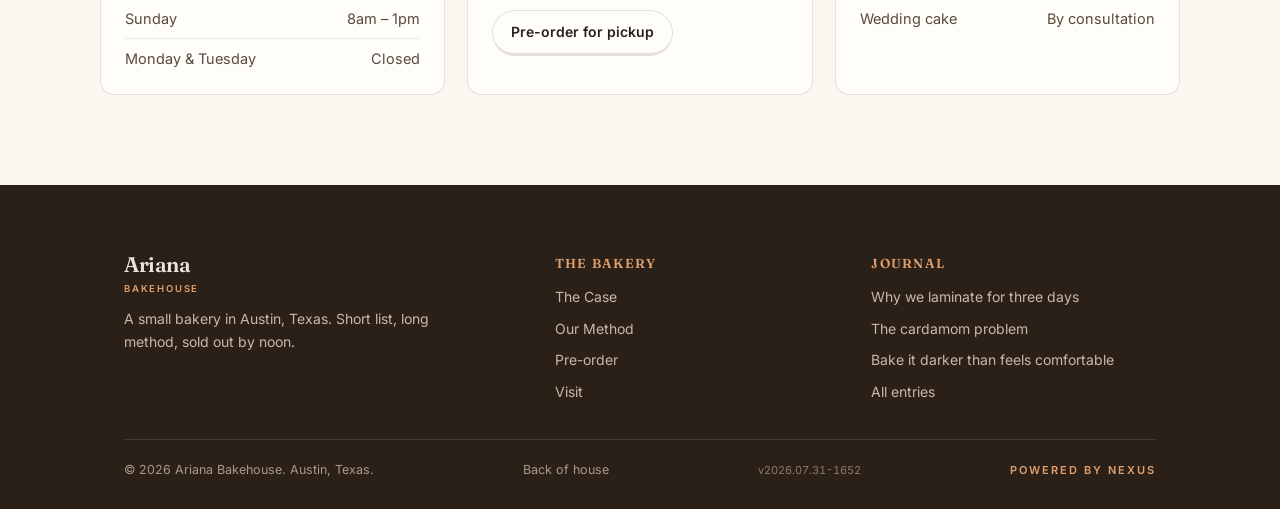
==== commit 37df1f79: "Edit the real site in place, not a form that describes it Signing in to the back of house and pressi" ====
--- a/index.html
+++ b/index.html
@@ -118,6 +118,7 @@
   header.scrolled{box-shadow:0 8px 22px -18px rgba(43,32,24,.7);border-bottom-color:var(--line)}
   .nav{display:flex;align-items:center;gap:18px;padding-block:12px}
   .brand{display:flex;align-items:center;gap:11px;min-width:0}
+  .brand .mark-wrap{display:flex;align-items:center;flex:none}
   .brand .mark{width:34px;height:34px;flex:none;margin-top:-1px}
   .brand .wm{font-family:var(--disp);font-weight:700;font-size:18px;letter-spacing:-.025em;
     white-space:nowrap;display:flex;flex-direction:column;line-height:1.04}
@@ -456,6 +457,7 @@
 <header id="hdr">
   <div class="wrap nav">
     <a class="brand" href="#top" aria-label="Ariana Bakehouse — home">
+      <span class="mark-wrap" data-img="logo" title="Replace the logo">
       <svg class="mark" viewBox="0 0 64 64" aria-hidden="true">
         <g fill="none" stroke-width="2.6" stroke-linecap="round" stroke-linejoin="round">
           <path d="M9 51.6V34A23 23 0 0 1 55 34v17.6" stroke="#2B2018"/>
@@ -467,6 +469,7 @@
         </g>
         <rect x="14" y="40.6" width="36" height="6.8" rx="3.4" fill="#9E4E26"/>
       </svg>
+      </span>
       <span class="wm">Ariana<span class="tag">Bakehouse</span></span>
     </a>
     <nav class="nav-links" aria-label="Primary">
@@ -493,15 +496,15 @@
 <section class="hero wrap">
   <div class="hero-grid">
     <div>
-      <p class="kicker"><span>Austin, Texas</span><span class="no">Est. 2026</span></p>
-      <h1>Baked before dawn,<br>sold until <em>gone</em>.</h1>
-      <p class="lede">A small bakery with a short list and a long method. Croissants laminated
+      <p class="kicker"><span data-edit="hero.place">Austin, Texas</span><span class="no" data-edit="hero.est">Est. 2026</span></p>
+      <h1><span data-edit="hero.line1">Baked before dawn,</span><br><span data-edit="hero.line2">sold until</span> <em data-edit="hero.emph">gone</em>.</h1>
+      <p class="lede" data-edit="hero.lede">A small bakery with a short list and a long method. Croissants laminated
         over three days, kouign-amann caramelized to glass, and bread we bake darker
         than most people expect — because that is where the flavor is.</p>
       <div class="hero-cta">
-        <a class="btn btn-p" href="#case">See the case
+        <a class="btn btn-p" href="#case"><span data-edit="hero.cta1">See the case</span>
           <svg class="i" viewBox="0 0 24 24" fill="none" stroke="currentColor" stroke-width="2" stroke-linecap="round" stroke-linejoin="round"><path d="M5 12h14M13 6l6 6-6 6"/></svg></a>
-        <a class="btn btn-s" href="#order">Pre-order for pickup</a>
+        <a class="btn btn-s" href="#order"><span data-edit="hero.cta2">Pre-order for pickup</span></a>
       </div>
     </div>
     <div class="case-art" role="img" aria-label="Illustration of a bakery case holding croissants, kouign-amann, canelés, tarts, cake and bread">
@@ -526,20 +529,20 @@
 <section class="trust">
   <ul class="wrap">
     <li><svg class="i" viewBox="0 0 24 24" fill="none" stroke="currentColor" stroke-width="1.8" stroke-linecap="round" stroke-linejoin="round"><circle cx="12" cy="12" r="9"/><path d="M12 7v5l3 2"/></svg>
-      <b>Three-day lamination</b><span>No shortcuts in the cold room</span></li>
+      <b data-edit="trust.1.title">Three-day lamination</b><span data-edit="trust.1.sub">No shortcuts in the cold room</span></li>
     <li><svg class="i" viewBox="0 0 24 24" fill="none" stroke="currentColor" stroke-width="1.8" stroke-linecap="round" stroke-linejoin="round"><path d="M3 21h18M5 21V8l7-5 7 5v13M9 21v-6h6v6"/></svg>
-      <b>Baked on site, daily</b><span>Nothing arrives frozen</span></li>
+      <b data-edit="trust.2.title">Baked on site, daily</b><span data-edit="trust.2.sub">Nothing arrives frozen</span></li>
     <li><svg class="i" viewBox="0 0 24 24" fill="none" stroke="currentColor" stroke-width="1.8" stroke-linecap="round" stroke-linejoin="round"><path d="M12 21s-7-4.5-7-10a7 7 0 0 1 14 0c0 5.5-7 10-7 10Z"/><circle cx="12" cy="11" r="2.5"/></svg>
-      <b>Texas flour &amp; butter</b><span>Named on request, always</span></li>
+      <b data-edit="trust.3.title">Texas flour &amp; butter</b><span data-edit="trust.3.sub">Named on request, always</span></li>
   </ul>
 </section>
 
 <!-- ══ THE CASE ══ -->
 <section class="sec wrap" id="case">
   <div class="sec-head">
-    <p class="kicker"><span>The Case</span><span class="no">01</span></p>
-    <h2>What is in today</h2>
-    <p class="lede">Everything is made in small numbers and sold until it runs out. Add what you
+    <p class="kicker"><span data-edit="case.kicker">The Case</span><span class="no">01</span></p>
+    <h2 data-edit="case.h2">What is in today</h2>
+    <p class="lede" data-edit="case.lede">Everything is made in small numbers and sold until it runs out. Add what you
       want to the tray — we will confirm by phone or email, and you pay when you collect.</p>
   </div>
 
@@ -548,7 +551,7 @@
       <button id="railPrev" aria-label="Previous"><svg class="i" viewBox="0 0 24 24" fill="none" stroke="currentColor" stroke-width="2" stroke-linecap="round" stroke-linejoin="round"><path d="M15 6l-6 6 6 6"/></svg></button>
       <button id="railNext" aria-label="Next"><svg class="i" viewBox="0 0 24 24" fill="none" stroke="currentColor" stroke-width="2" stroke-linecap="round" stroke-linejoin="round"><path d="M9 6l6 6-6 6"/></svg></button>
     </div>
-    <h3 style="margin-bottom:14px">Fresh this week</h3>
+    <h3 style="margin-bottom:14px" data-edit="case.rail">Fresh this week</h3>
     <div class="rail" id="rail"></div>
   </div>
 
@@ -560,26 +563,26 @@
 <section class="sec band" id="story">
   <div class="wrap story-grid">
     <div>
-      <p class="kicker"><span>Our Method</span><span class="no">02</span></p>
-      <h2 style="margin:14px 0 14px">Slow is not a marketing word here</h2>
-      <p class="lede">It is a schedule. A croissant that reaches the case on Saturday was mixed
+      <p class="kicker"><span data-edit="story.kicker">Our Method</span><span class="no">02</span></p>
+      <h2 style="margin:14px 0 14px" data-edit="story.h2">Slow is not a marketing word here</h2>
+      <p class="lede" data-edit="story.lede">It is a schedule. A croissant that reaches the case on Saturday was mixed
         on Wednesday. That is inconvenient, expensive, and completely non-negotiable —
         because the alternative is bread shaped like a croissant.</p>
       <p style="margin-top:16px;font-size:15px;color:var(--ink-soft)">
-        We keep the list short on purpose. Fewer things, made properly, sold out by noon.</p>
+        <span data-edit="story.note">We keep the list short on purpose. Fewer things, made properly, sold out by noon.</span></p>
     </div>
     <ul class="story-list">
-      <li><span class="story-n">1</span><div><h3>The dough rests</h3>
-        <p>Flour, water, salt, a little yeast — then a full night in the cold so the gluten
+      <li><span class="story-n">1</span><div><h3 data-edit="story.1.h">The dough rests</h3>
+        <p data-edit="story.1.p">Flour, water, salt, a little yeast — then a full night in the cold so the gluten
            relaxes and the flour drinks. A dough that fights back tears its butter.</p></div></li>
-      <li><span class="story-n">2</span><div><h3>The butter stays cold</h3>
-        <p>Cultured butter locked in and turned three times, back to the cold between each fold.
+      <li><span class="story-n">2</span><div><h3 data-edit="story.2.h">The butter stays cold</h3>
+        <p data-edit="story.2.p">Cultured butter locked in and turned three times, back to the cold between each fold.
            Warm butter smears into the dough, and once it has smeared it is gone.</p></div></li>
-      <li><span class="story-n">3</span><div><h3>The proof is slow</h3>
-        <p>Shaped, then proofed long and cold. It is the difference between layers you can see
+      <li><span class="story-n">3</span><div><h3 data-edit="story.3.h">The proof is slow</h3>
+        <p data-edit="story.3.p">Shaped, then proofed long and cold. It is the difference between layers you can see
            and layers you can pull apart.</p></div></li>
-      <li><span class="story-n">4</span><div><h3>The bake goes dark</h3>
-        <p>Caramelization and the Maillard reaction are flavor being created. Stop early and
+      <li><span class="story-n">4</span><div><h3 data-edit="story.4.h">The bake goes dark</h3>
+        <p data-edit="story.4.p">Caramelization and the Maillard reaction are flavor being created. Stop early and
            that flavor simply never gets made.</p></div></li>
     </ul>
   </div>
@@ -588,9 +591,9 @@
 <!-- ══ JOURNAL ══ -->
 <section class="sec wrap" id="journal">
   <div class="sec-head">
-    <p class="kicker"><span>Journal</span><span class="no">03</span></p>
-    <h2>Notes from the bench</h2>
-    <p class="lede">What we are learning, testing, and getting wrong — written down so you can
+    <p class="kicker"><span data-edit="journal.kicker">Journal</span><span class="no">03</span></p>
+    <h2 data-edit="journal.h2">Notes from the bench</h2>
+    <p class="lede" data-edit="journal.lede">What we are learning, testing, and getting wrong — written down so you can
       steal it for your own kitchen.</p>
   </div>
   <div class="posts" id="postList"></div>
@@ -604,9 +607,9 @@
 <section class="sec band" id="order">
   <div class="wrap">
     <div class="sec-head">
-      <p class="kicker"><span>Pre-order</span><span class="no">04</span></p>
-      <h2>Reserve it before it sells out</h2>
-      <p class="lede">Tell us what you want and when you will collect it. We confirm every order
+      <p class="kicker"><span data-edit="order.kicker">Pre-order</span><span class="no">04</span></p>
+      <h2 data-edit="order.h2">Reserve it before it sells out</h2>
+      <p class="lede" data-edit="order.lede">Tell us what you want and when you will collect it. We confirm every order
         by hand — usually the same day — and you pay at the counter when you pick it up.
         No card needed now.</p>
     </div>
@@ -669,8 +672,8 @@
 <!-- ══ VISIT ══ -->
 <section class="sec wrap" id="visit">
   <div class="sec-head">
-    <p class="kicker"><span>Visit</span><span class="no">05</span></p>
-    <h2>Come by early</h2>
+    <p class="kicker"><span data-edit="visit.kicker">Visit</span><span class="no">05</span></p>
+    <h2 data-edit="visit.h2">Come by early</h2>
   </div>
   <div id="noticeSlot"></div>
   <div class="visit-grid">
@@ -707,7 +710,7 @@
       <div class="f-brand">
         <span class="disp" style="font-size:21px;color:#E9E3DB">Ariana</span>
         <span style="display:block;font-size:9.5px;font-weight:600;letter-spacing:.19em;text-transform:uppercase;color:var(--copper-lite);margin-top:2px">Bakehouse</span>
-        <p>A small bakery in Austin, Texas. Short list, long method, sold out by noon.</p>
+        <p data-edit="footer.blurb">A small bakery in Austin, Texas. Short list, long method, sold out by noon.</p>
       </div>
       <div><h4>The Bakery</h4><ul>
         <li><a href="#case">The Case</a></li><li><a href="#story">Our Method</a></li>
@@ -729,7 +732,7 @@
   <a class="d-order" href="#order">Tray <span class="count" id="dockCount">0</span></a>
 </nav>
 
-<script src="config.js?v=v2026.07.31-1621"></script>
+<script src="config.js?v=v2026.07.31-1652"></script>
 <script>
 /* ═══════════════════════════════════════════════════════════════════
    Ariana Bakehouse — one file, no dependencies.
@@ -1160,6 +1163,31 @@
              + esc((bits[1] || '').trim()) + '</span></li>';
       }).join('');
     }
+    // Saved copy overrides the words baked into the page. textContent only —
+    // a stored string can never introduce markup into a public page.
+    if (byKey.copy) {
+      Object.keys(byKey.copy).forEach(function (k) {
+        if (typeof byKey.copy[k] !== 'string') return;
+        var el = document.querySelector('[data-edit="' + k.replace(/["\\]/g, '') + '"]');
+        if (el) el.textContent = byKey.copy[k];
+      });
+    }
+    if (byKey.images && byKey.images.logo) {
+      var holder = $('[data-img="logo"]');
+      if (holder) {
+        var lsvg = holder.querySelector('svg');
+        if (lsvg) lsvg.style.display = 'none';
+        var limg = holder.querySelector('img.ar-logo');
+        if (!limg) {
+          limg = document.createElement('img');
+          limg.className = 'ar-logo';
+          limg.alt = 'Ariana Bakehouse';
+          limg.style.cssText = 'width:34px;height:34px;object-fit:contain;display:block';
+          holder.insertBefore(limg, holder.firstChild);
+        }
+        limg.src = byKey.images.logo;
+      }
+    }
     if (byKey.notice && byKey.notice.text) {
       $('#noticeSlot').innerHTML = '<p class="notice">'
         + '<svg class="i" viewBox="0 0 24 24" fill="none" stroke="currentColor" stroke-width="1.8" stroke-linecap="round" stroke-linejoin="round"><circle cx="12" cy="12" r="9"/><path d="M12 8v5M12 16.5v.01"/></svg>'
@@ -1174,6 +1202,22 @@
 renderFilters(); renderCatalog(); renderRail(); renderPosts(); renderTray();
 goLive();
 track('page_view');
+
+/* Hooks for edit mode. Kept tiny and read-only apart from goLive(), which simply
+   re-pulls everything the page already knows how to render. */
+window.AR = {
+  goLive: goLive,
+  products: function () { return PRODUCTS; },
+  render: function () { renderFilters(); renderCatalog(); renderRail(); renderPosts(); renderTray(); },
+};
+
+/* Edit mode is opt-in via ?edit=1 and still requires the passphrase, so ordinary
+   visitors never download the editor at all. */
+if (/[?&]edit=1/.test(location.search)) {
+  var _es = document.createElement('script');
+  _es.src = 'edit.js?v=' + ((window.AR_CONFIG || {}).BUILD || '0');
+  document.body.appendChild(_es);
+}
 </script>
 </body>
 </html>
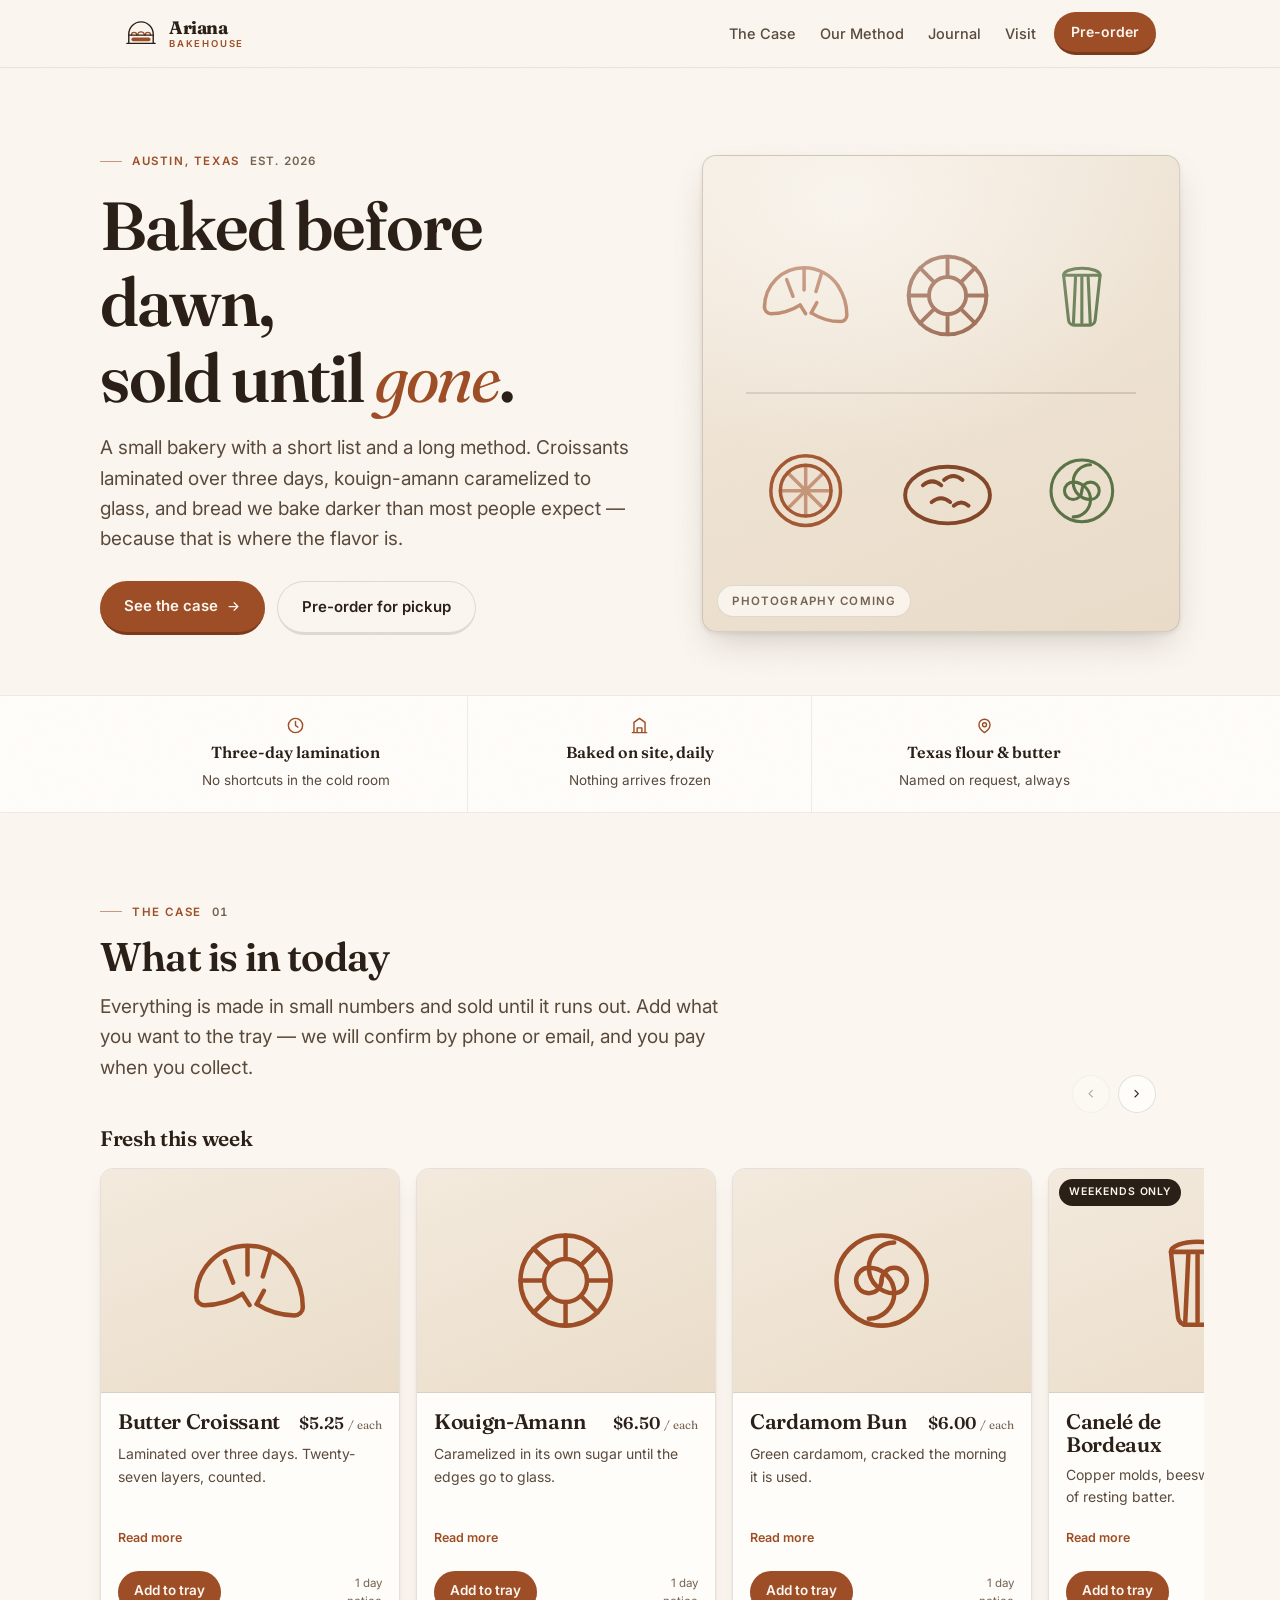
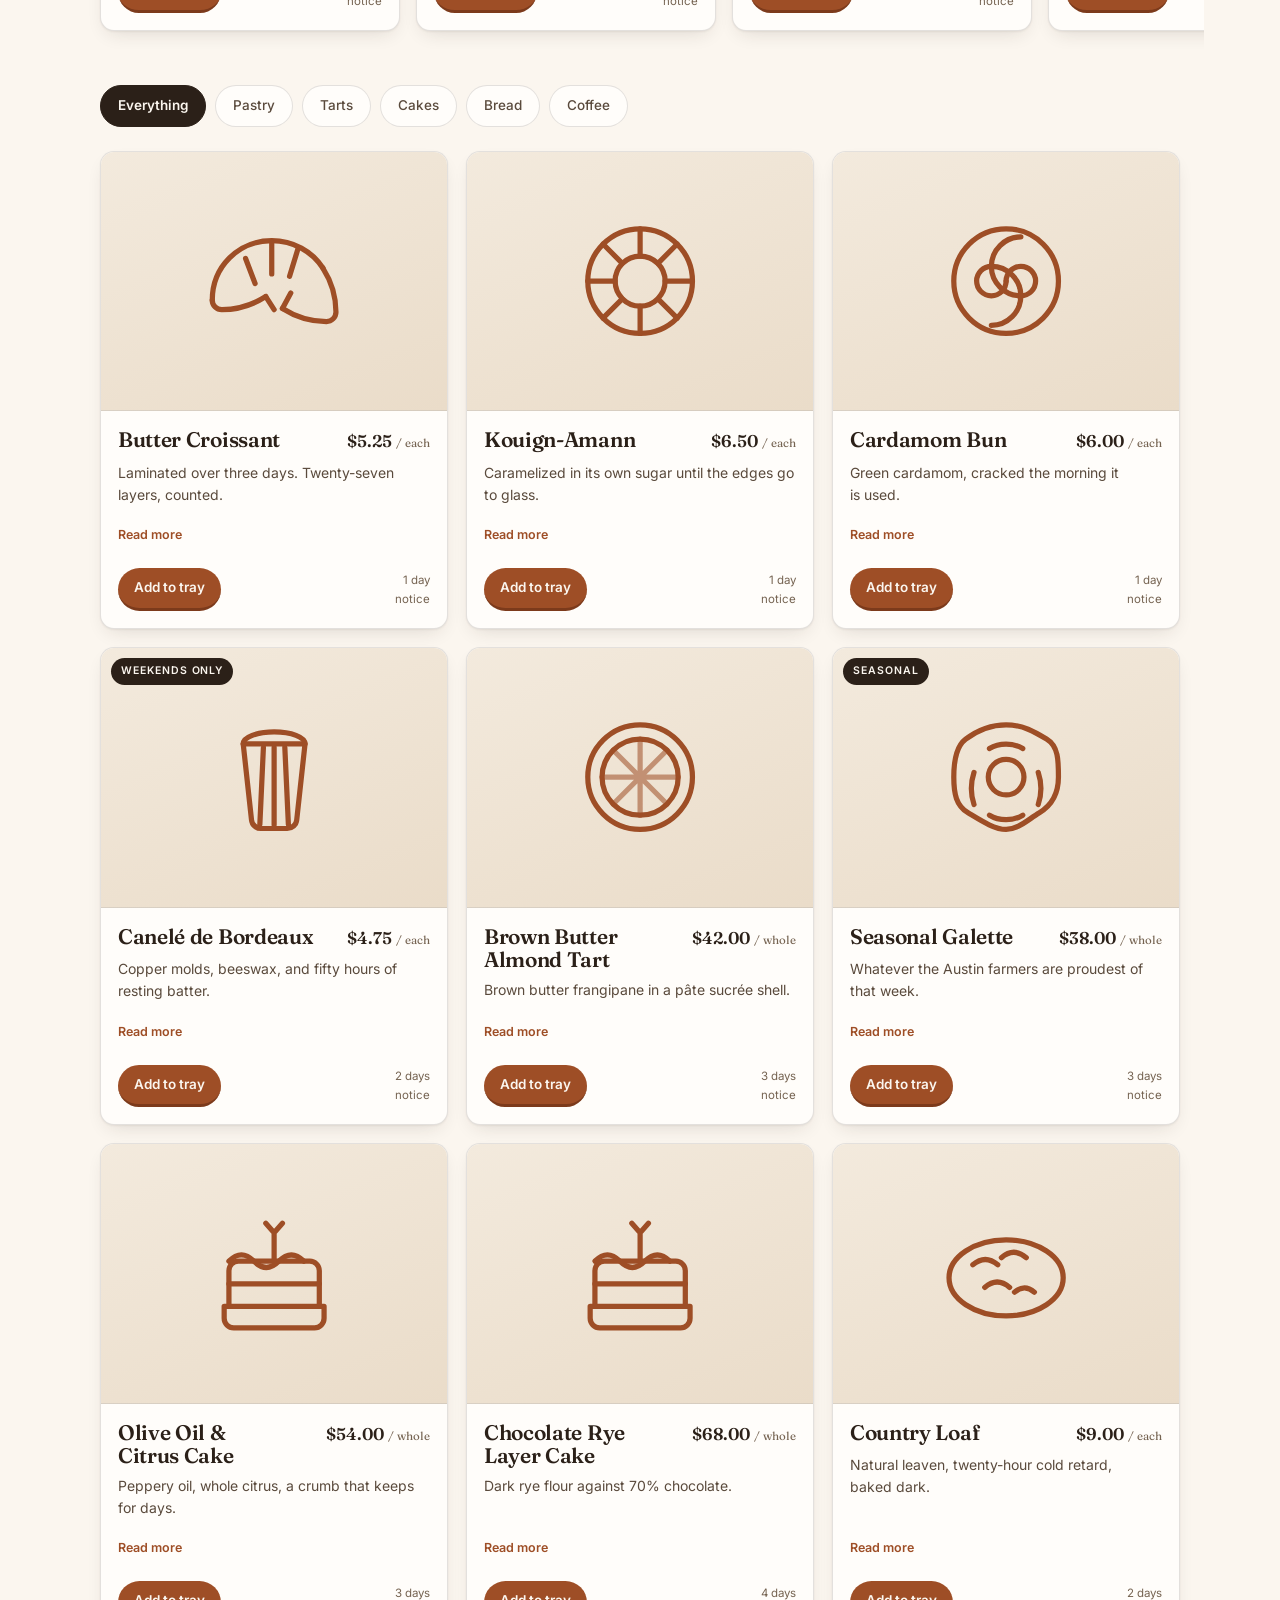
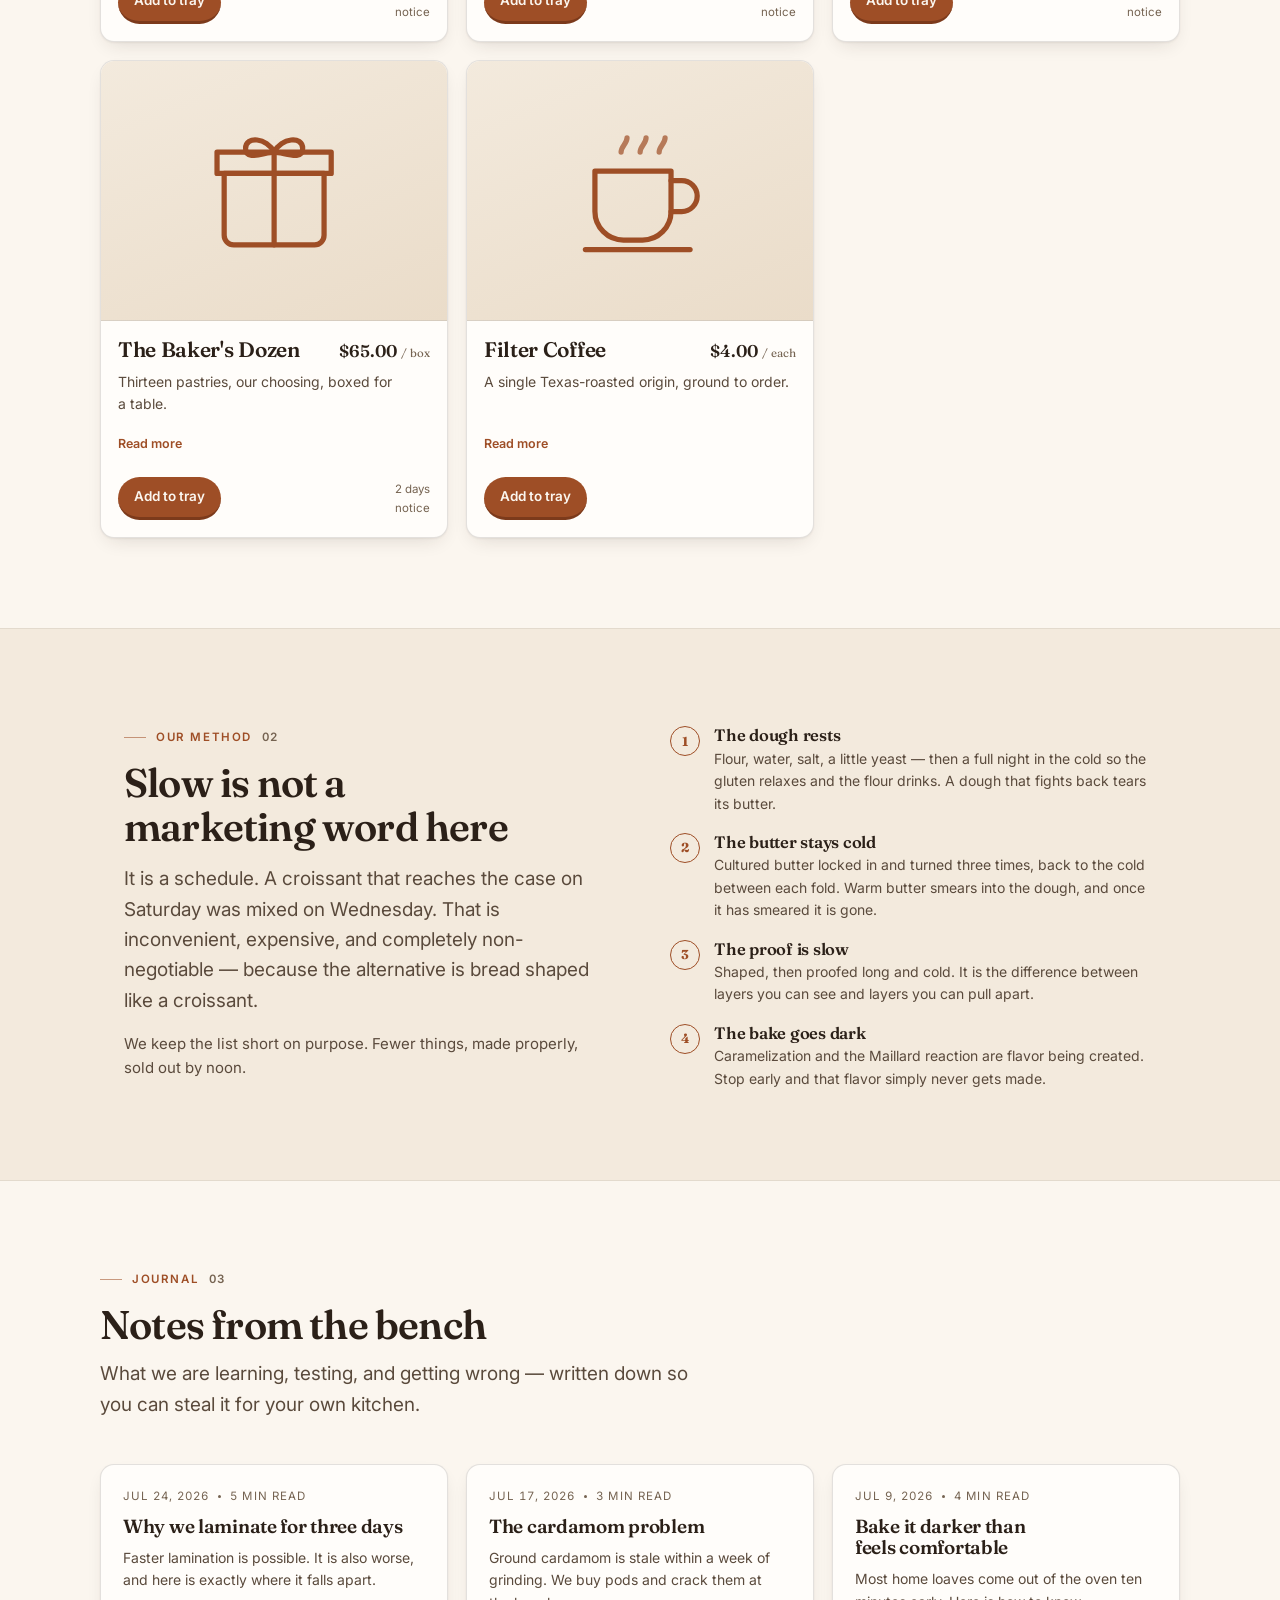
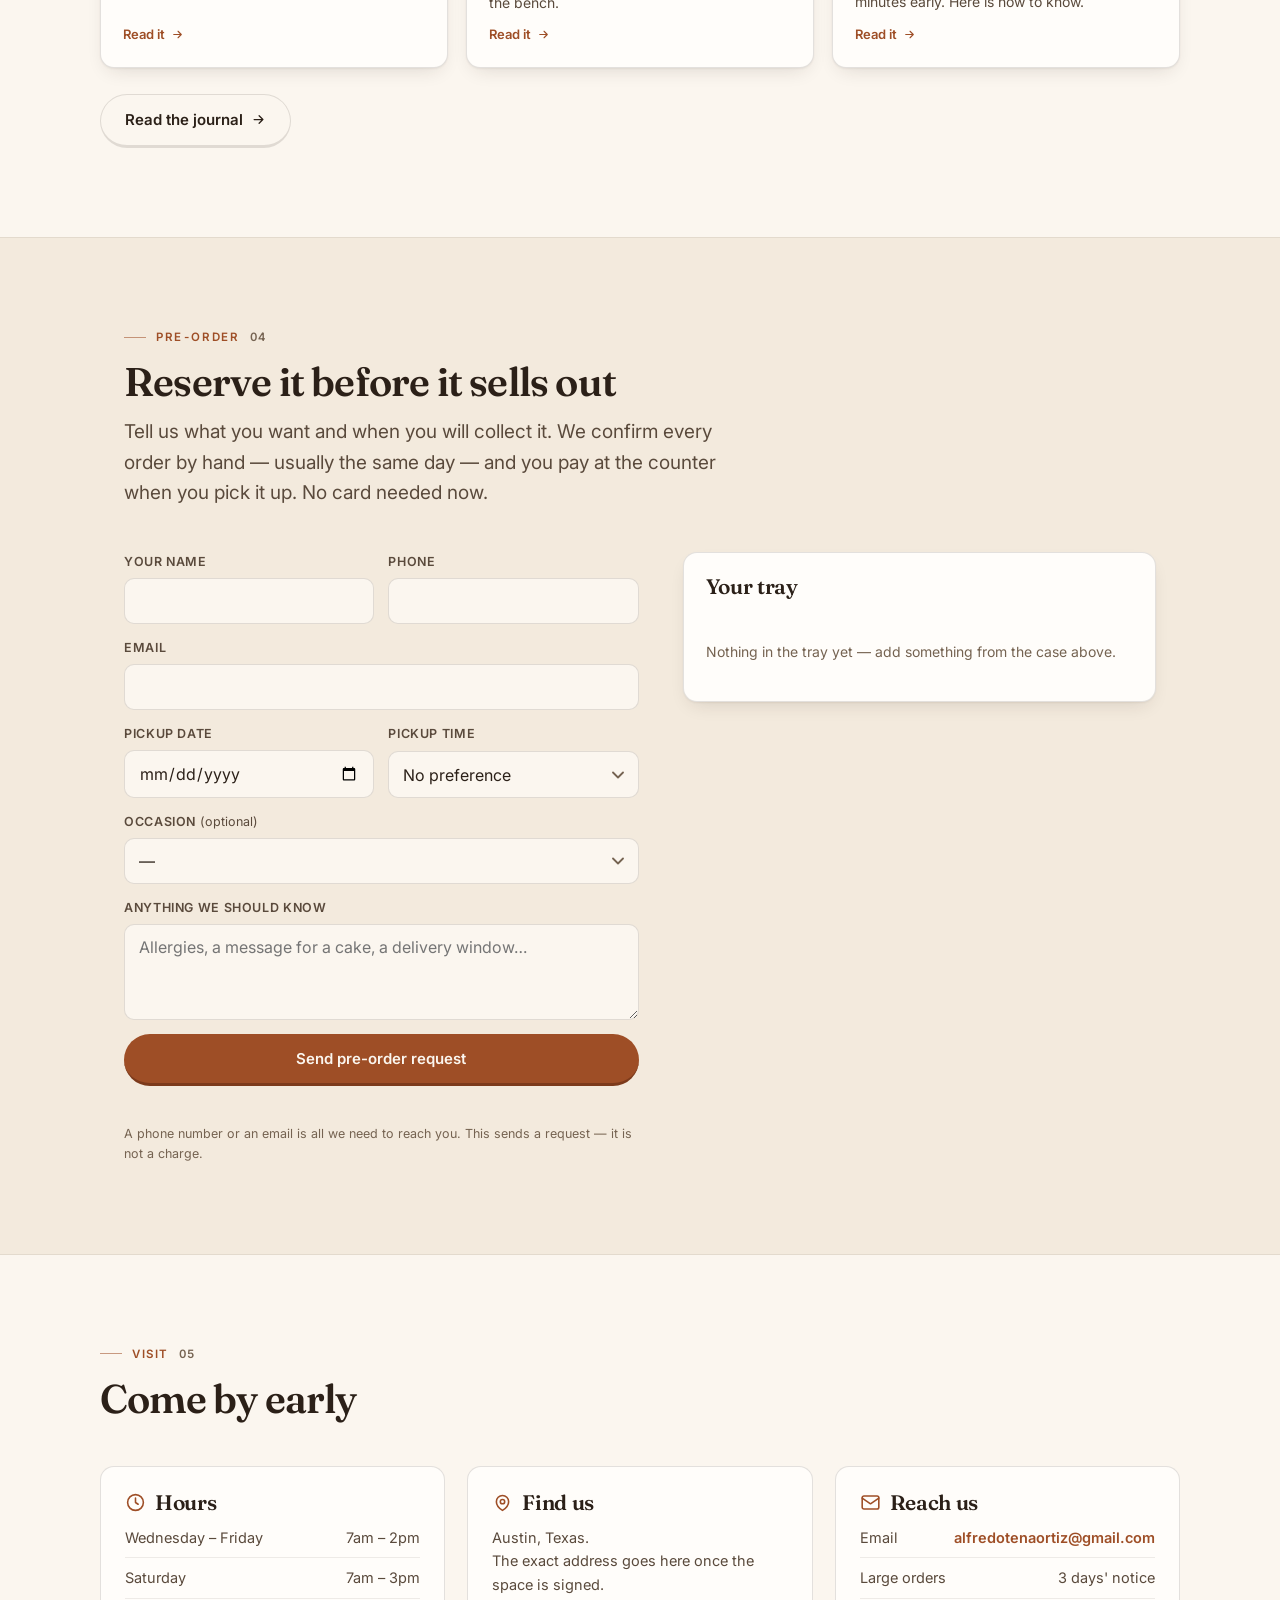
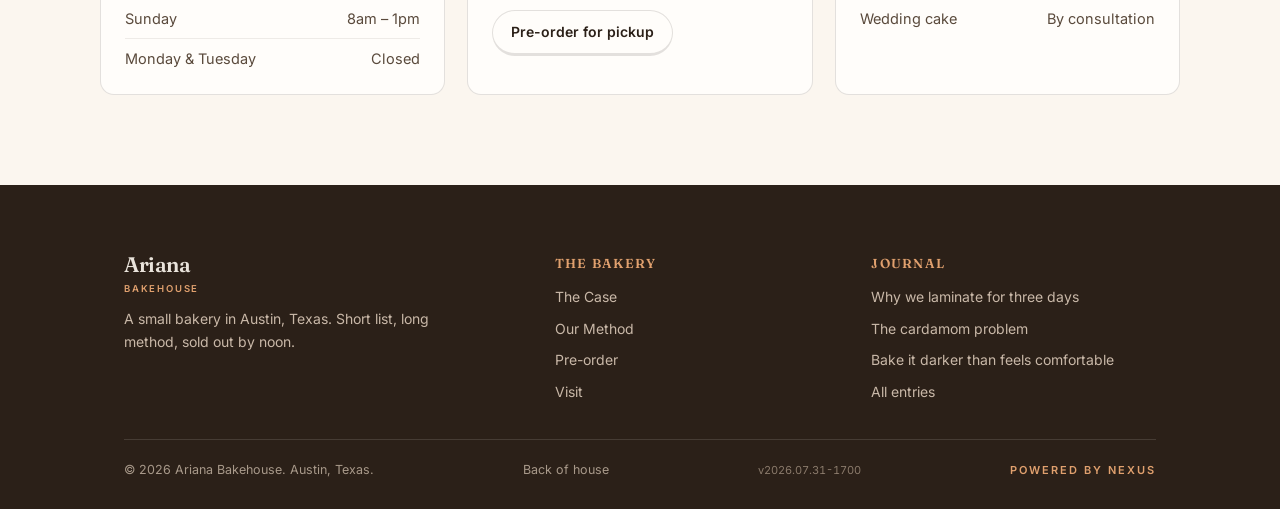
==== commit 1b86a8e7: "Write and edit journal entries from the site itself Edit mode now covers the journal. Every entry ca" ====
--- a/index.html
+++ b/index.html
@@ -732,7 +732,7 @@
   <a class="d-order" href="#order">Tray <span class="count" id="dockCount">0</span></a>
 </nav>
 
-<script src="config.js?v=v2026.07.31-1652"></script>
+<script src="config.js?v=v2026.07.31-1700"></script>
 <script>
 /* ═══════════════════════════════════════════════════════════════════
    Ariana Bakehouse — one file, no dependencies.
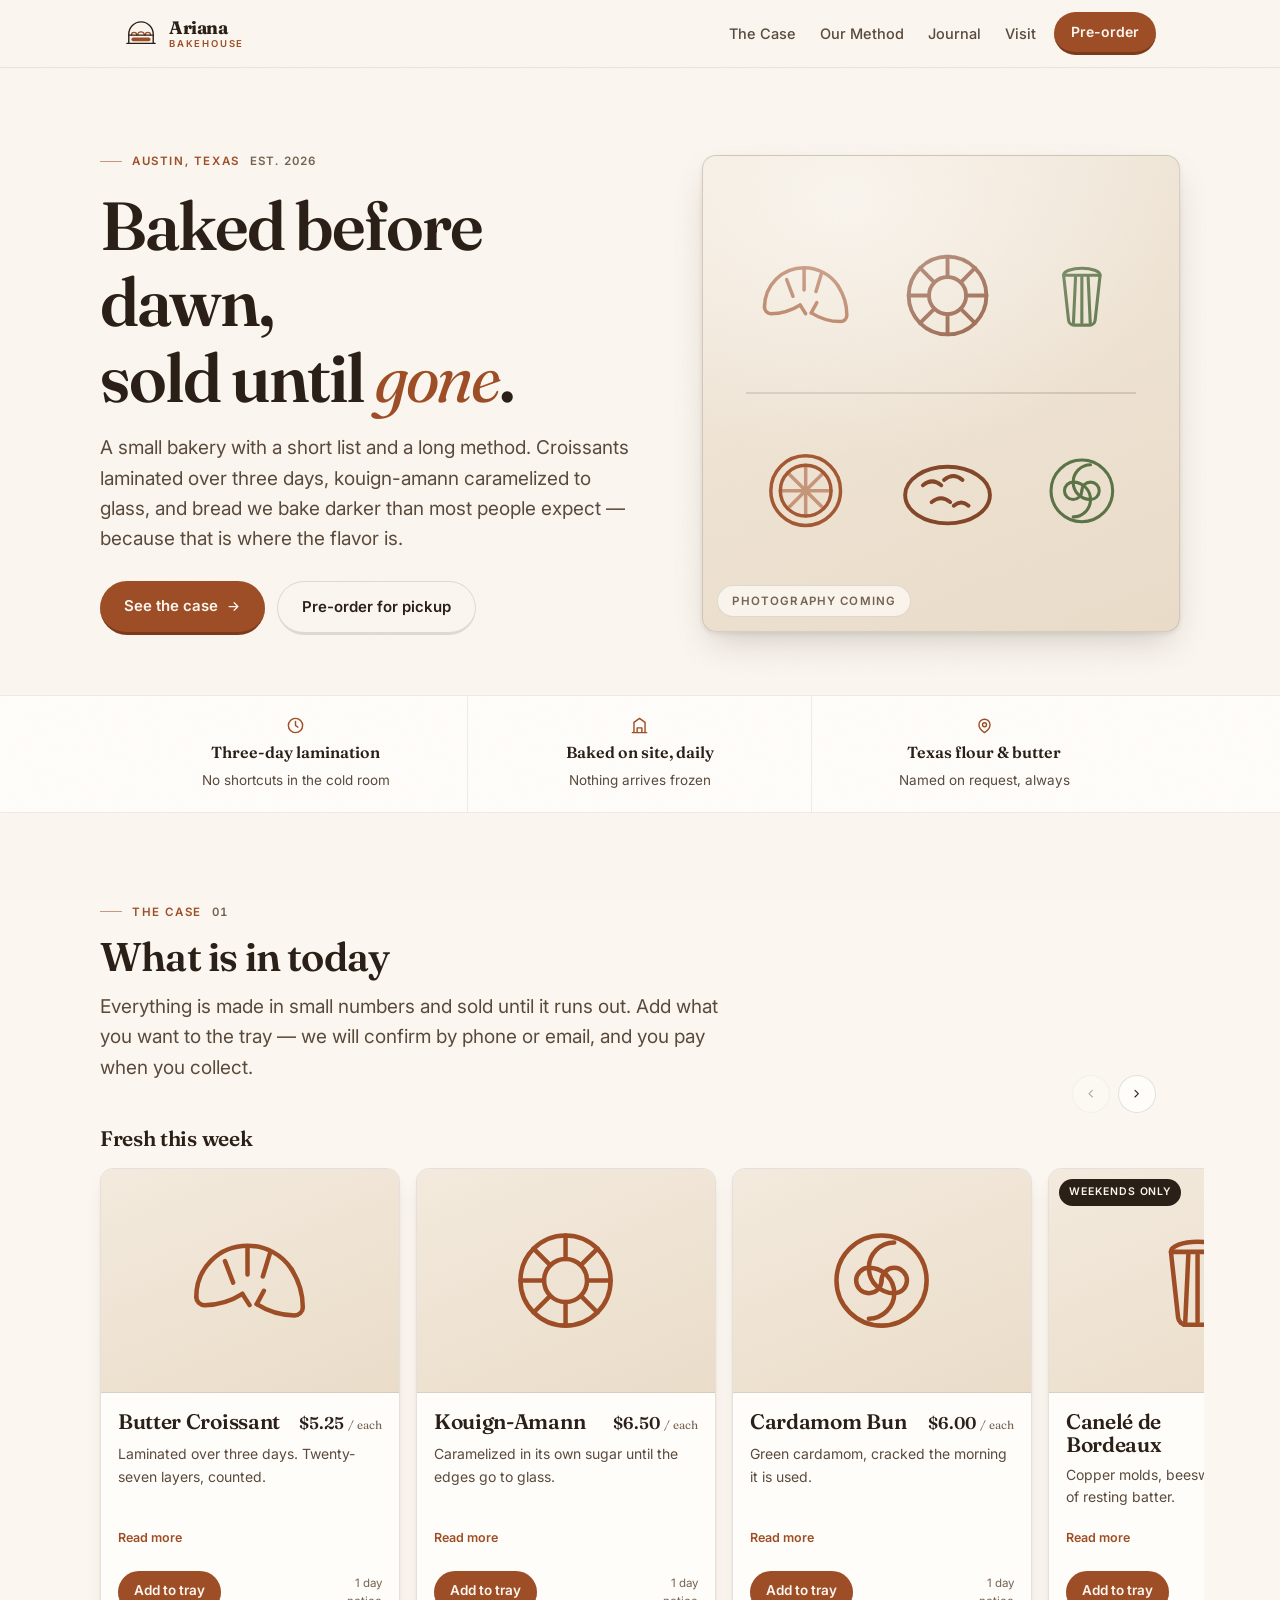
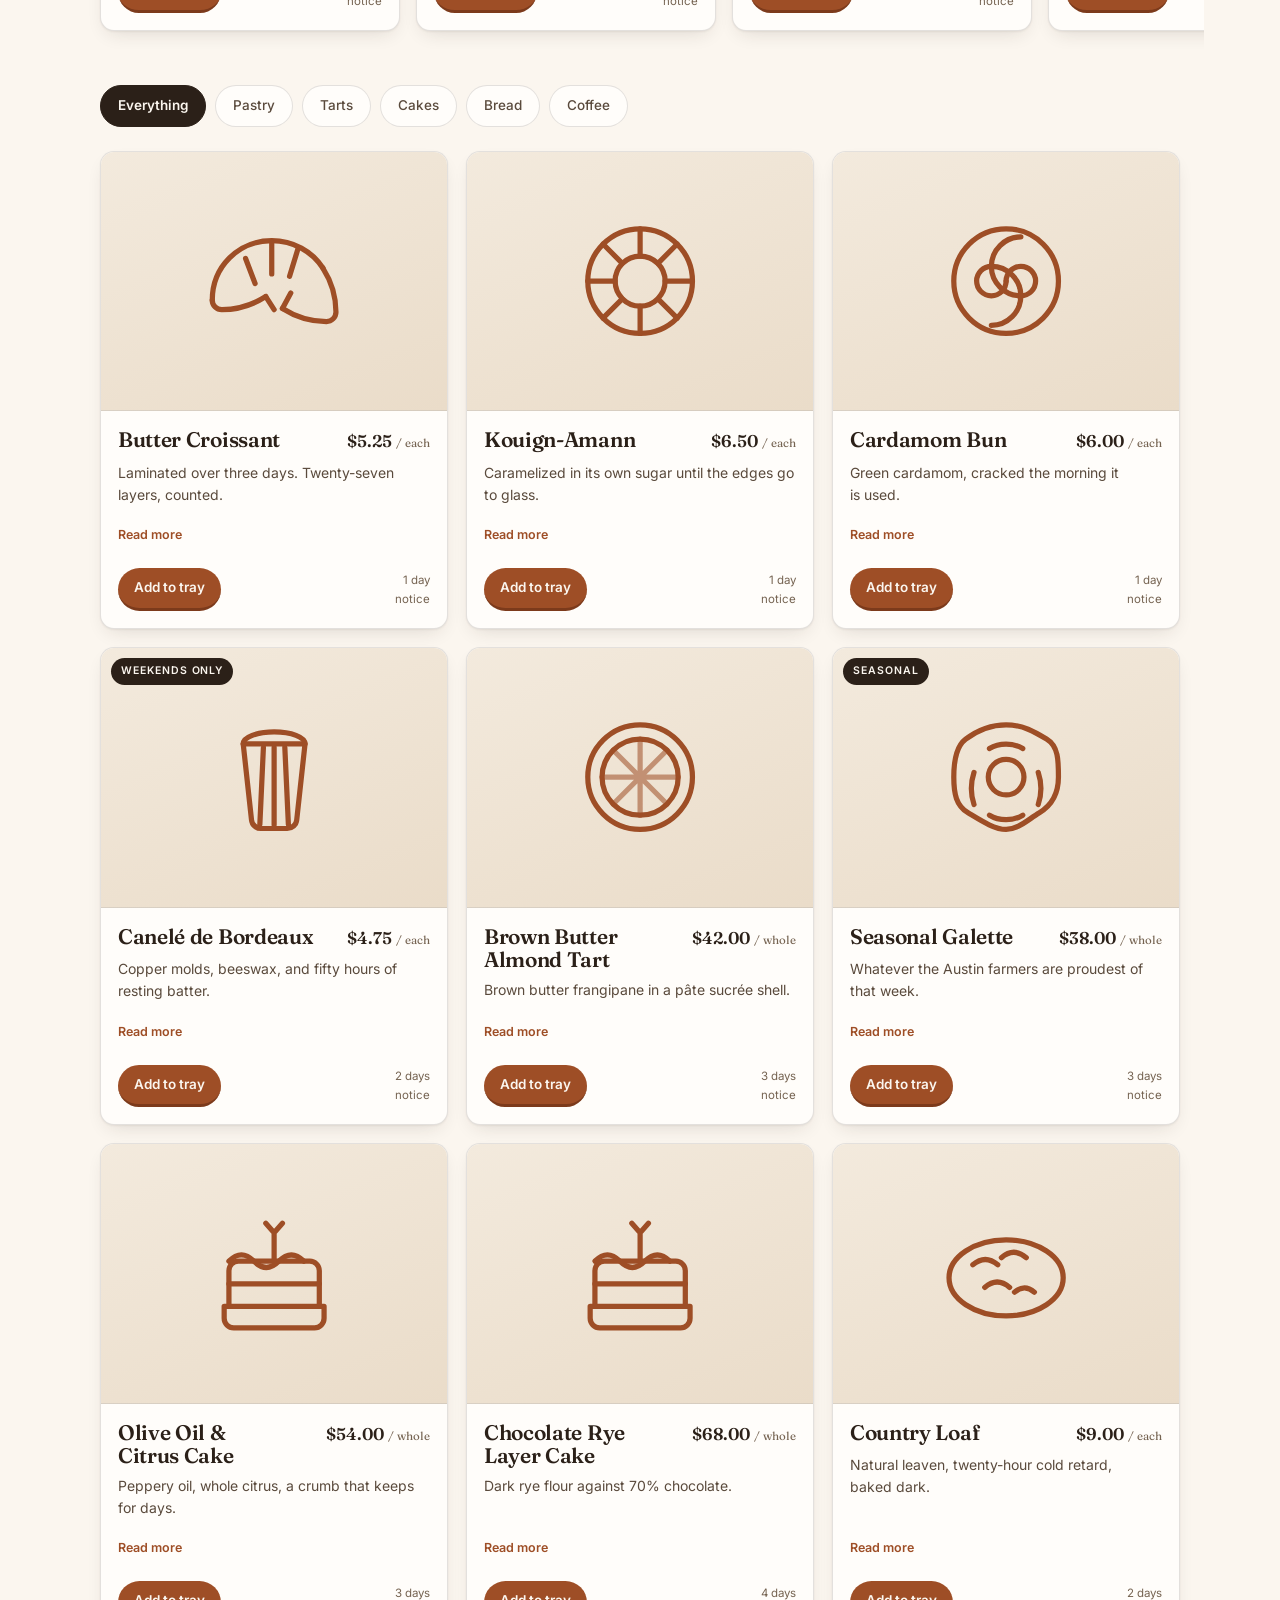
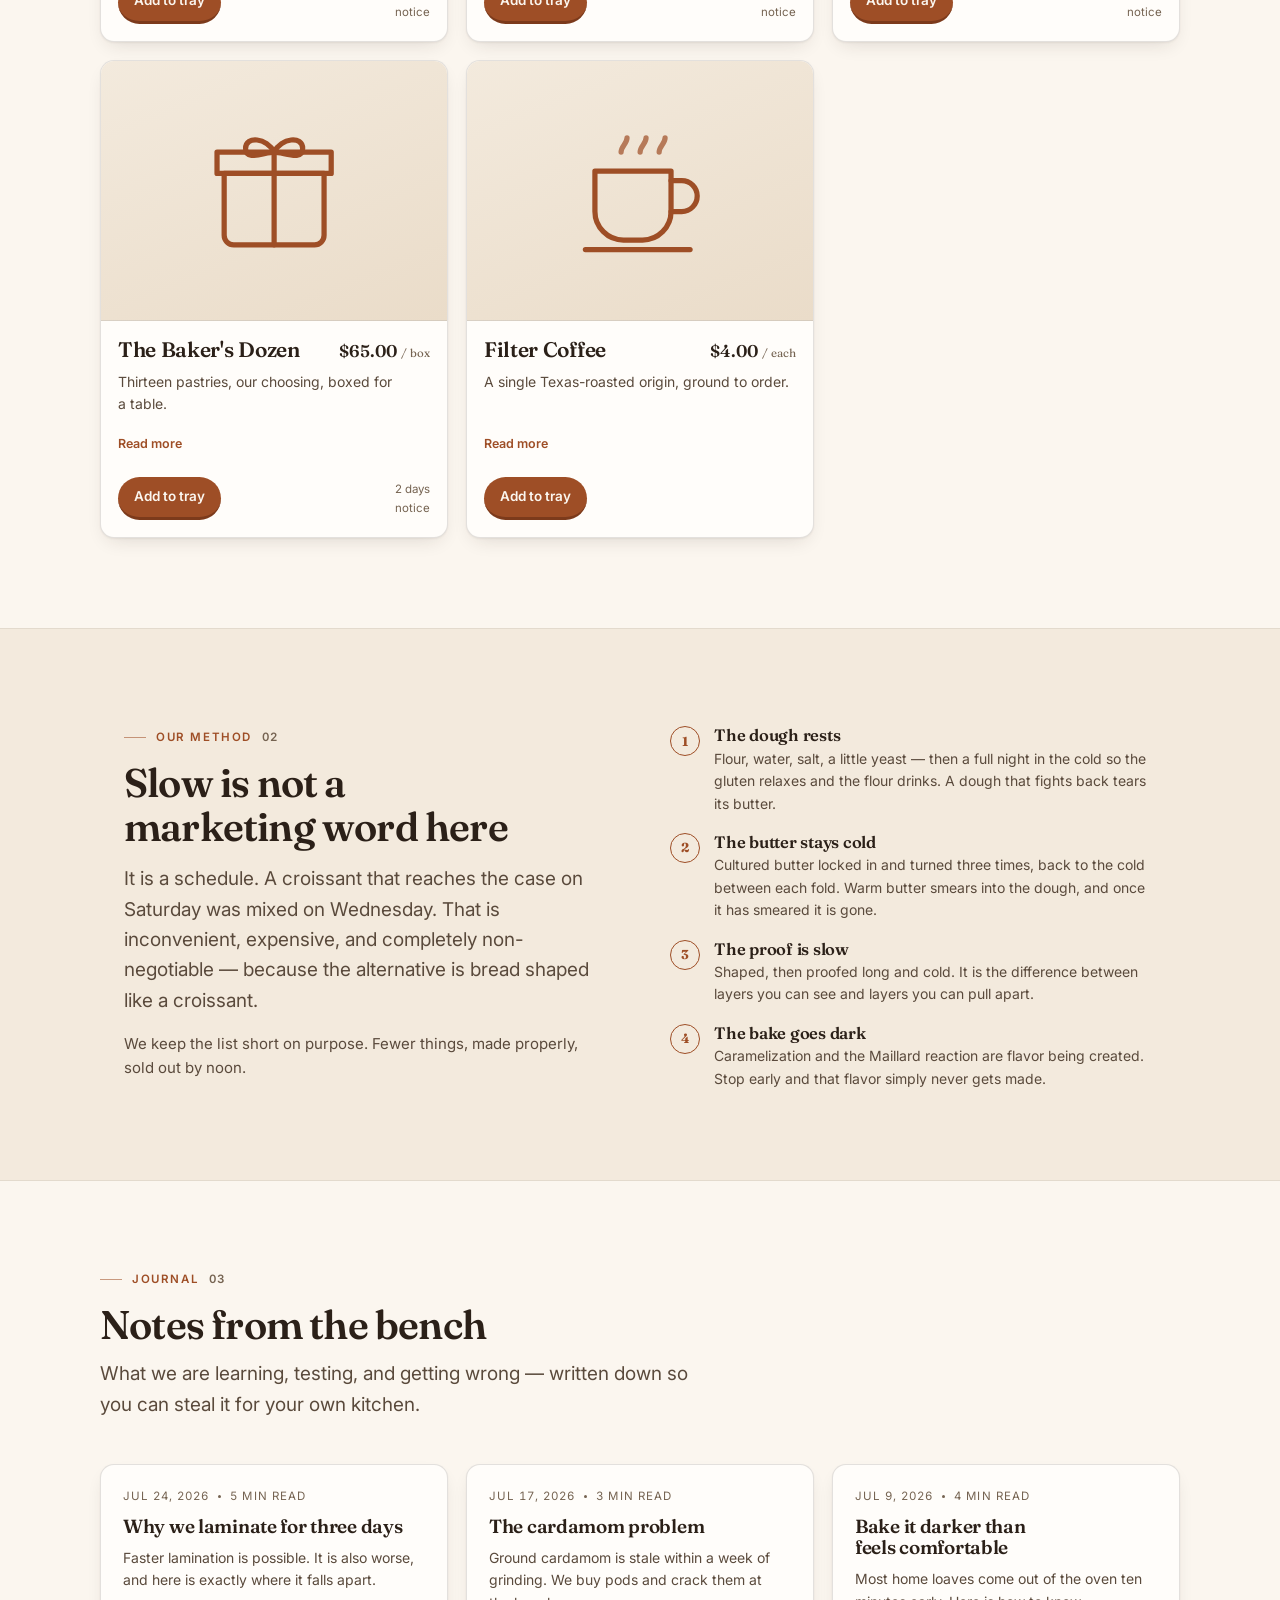
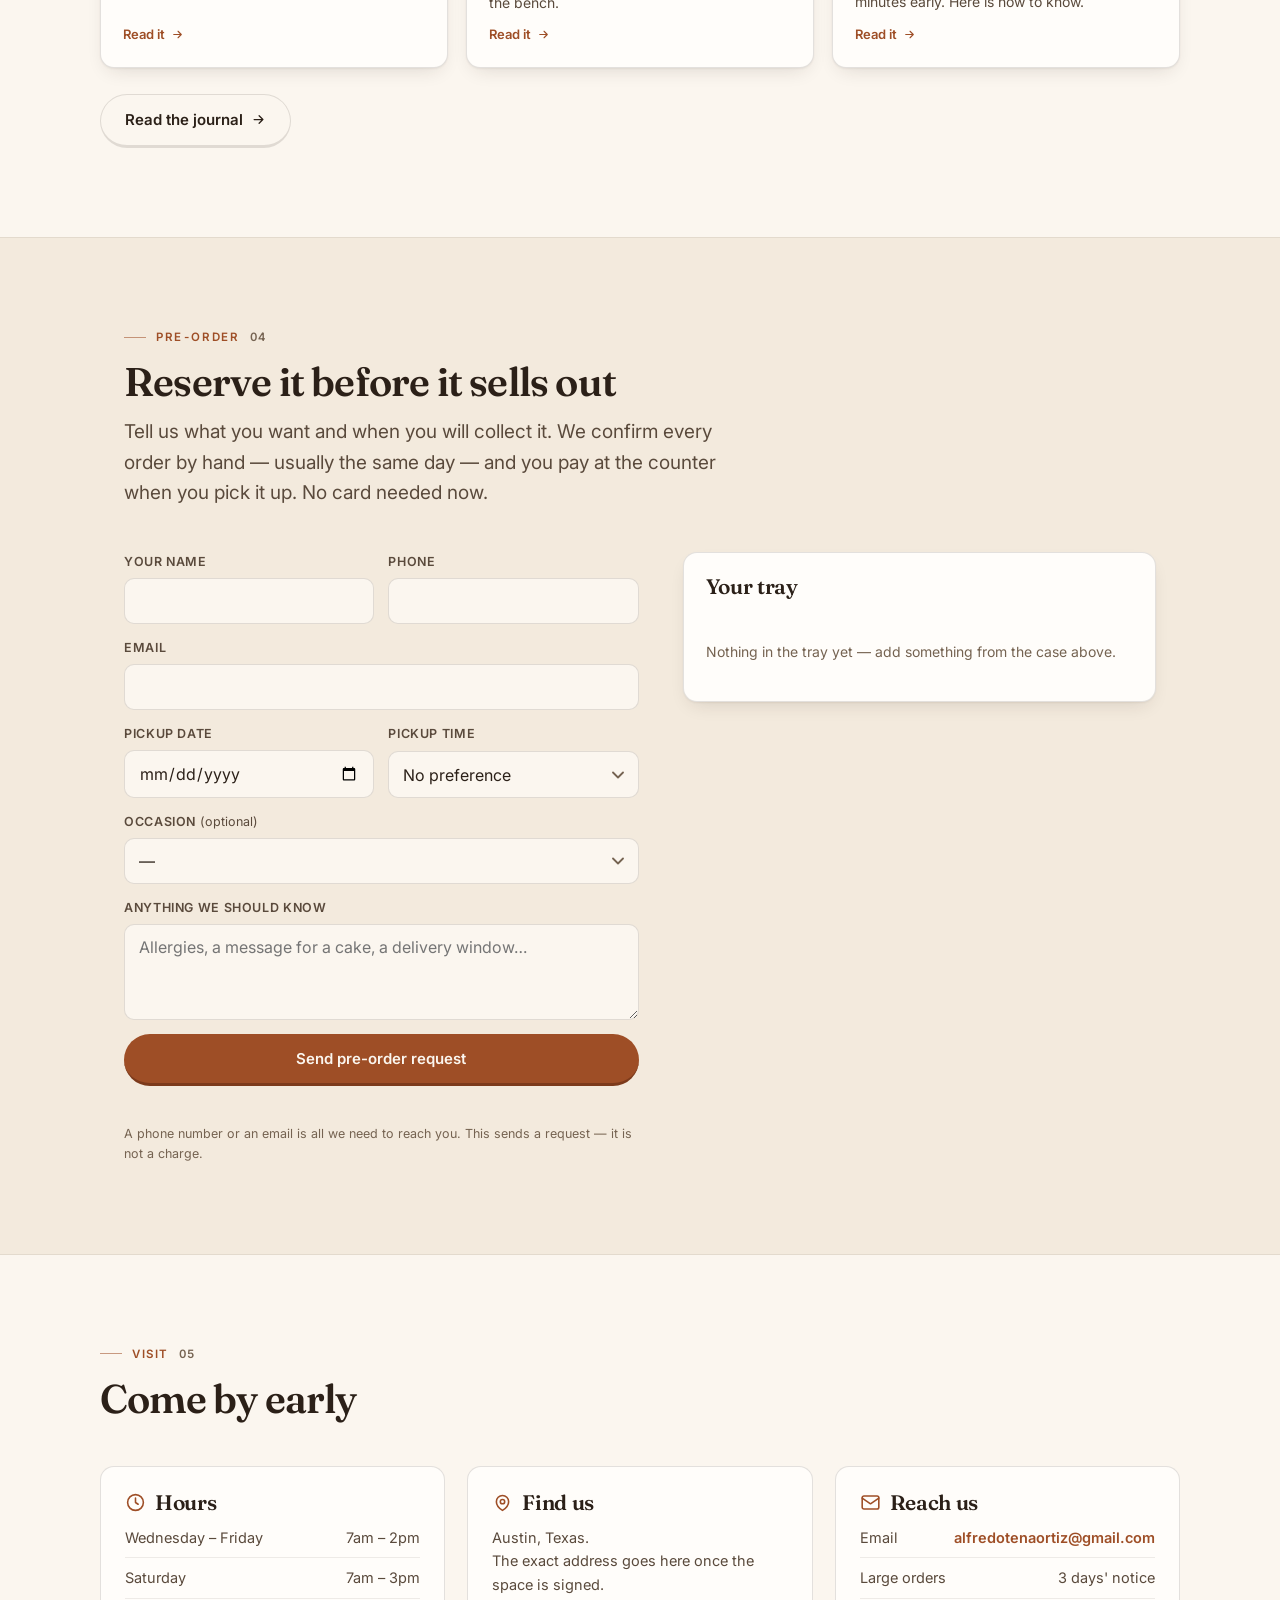
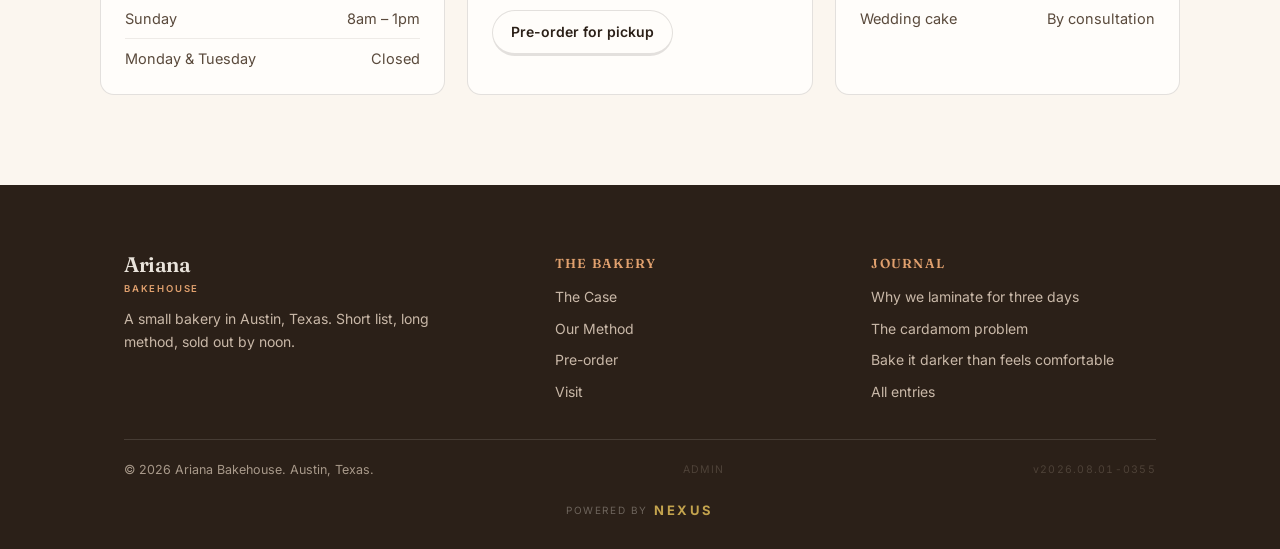
==== commit f70a585f: "Match GBC's powered-by-NEXUS footer Adopts the treatment from gbctrafficcontrol.com verbatim: the bu" ====
--- a/index.html
+++ b/index.html
@@ -357,10 +357,14 @@
   .f-bar{border-top:1px solid rgba(233,227,219,.14);padding-top:20px;display:flex;
     flex-wrap:wrap;gap:12px;justify-content:space-between;align-items:center;
     font-size:12.5px;color:#A8998A}
-  .f-admin{font-size:12.5px;color:#A8998A;border-bottom:1px solid transparent}
-  @media(hover:hover){.f-admin:hover{color:var(--copper-lite);border-bottom-color:var(--copper-lite)}}
-  .f-build{font-size:11px;color:#8A7A6B;font-variant-numeric:tabular-nums}
-  .f-nexus{font-size:11px;letter-spacing:.18em;text-transform:uppercase;color:var(--copper-lite);font-weight:600}
+  .f-ver{opacity:.28;font-size:10.5px;letter-spacing:.12em;font-variant-numeric:tabular-nums}
+  .f-admin{opacity:.22;font-size:10.5px;letter-spacing:.12em;text-transform:uppercase;background:none}
+  .f-admin:hover{opacity:.85}
+  /* Credit line, matched to GBC: muted "powered by", NEXUS in gold. Deliberately
+     low-contrast — it is a signature, not something a customer needs to read. */
+  .f-powered{display:flex;align-items:center;justify-content:center;gap:6px;margin-top:20px;
+    font-size:10px;letter-spacing:.16em;text-transform:uppercase;color:rgba(233,227,219,.35)}
+  .f-powered b{color:#c4a44e;font-weight:700;letter-spacing:.2em;font-size:1.3em}
 
   /* ── mobile dock ────────────────────────────────────────── */
   .dock{position:fixed;left:0;right:0;bottom:0;z-index:70;display:none;gap:10px;padding:10px 16px;
@@ -720,10 +724,10 @@
     </div>
     <div class="f-bar">
       <span>&copy; <span id="yr">2026</span> Ariana Bakehouse. Austin, Texas.</span>
-      <a class="f-admin" href="admin.html" rel="nofollow">Back of house</a>
-      <span id="build" class="f-build"></span>
-      <a class="f-nexus" href="https://www.atxnexus.com" rel="noopener">Powered by NEXUS</a>
+      <a class="f-admin" href="admin.html" rel="nofollow" aria-label="Site administration">admin</a>
+      <span id="build" class="f-ver" aria-hidden="true"></span>
     </div>
+    <div class="f-powered">powered by <b>NEXUS</b></div>
   </div>
 </footer>
 
@@ -732,7 +736,7 @@
   <a class="d-order" href="#order">Tray <span class="count" id="dockCount">0</span></a>
 </nav>
 
-<script src="config.js?v=v2026.07.31-1700"></script>
+<script src="config.js?v=v2026.08.01-0355"></script>
 <script>
 /* ═══════════════════════════════════════════════════════════════════
    Ariana Bakehouse — one file, no dependencies.
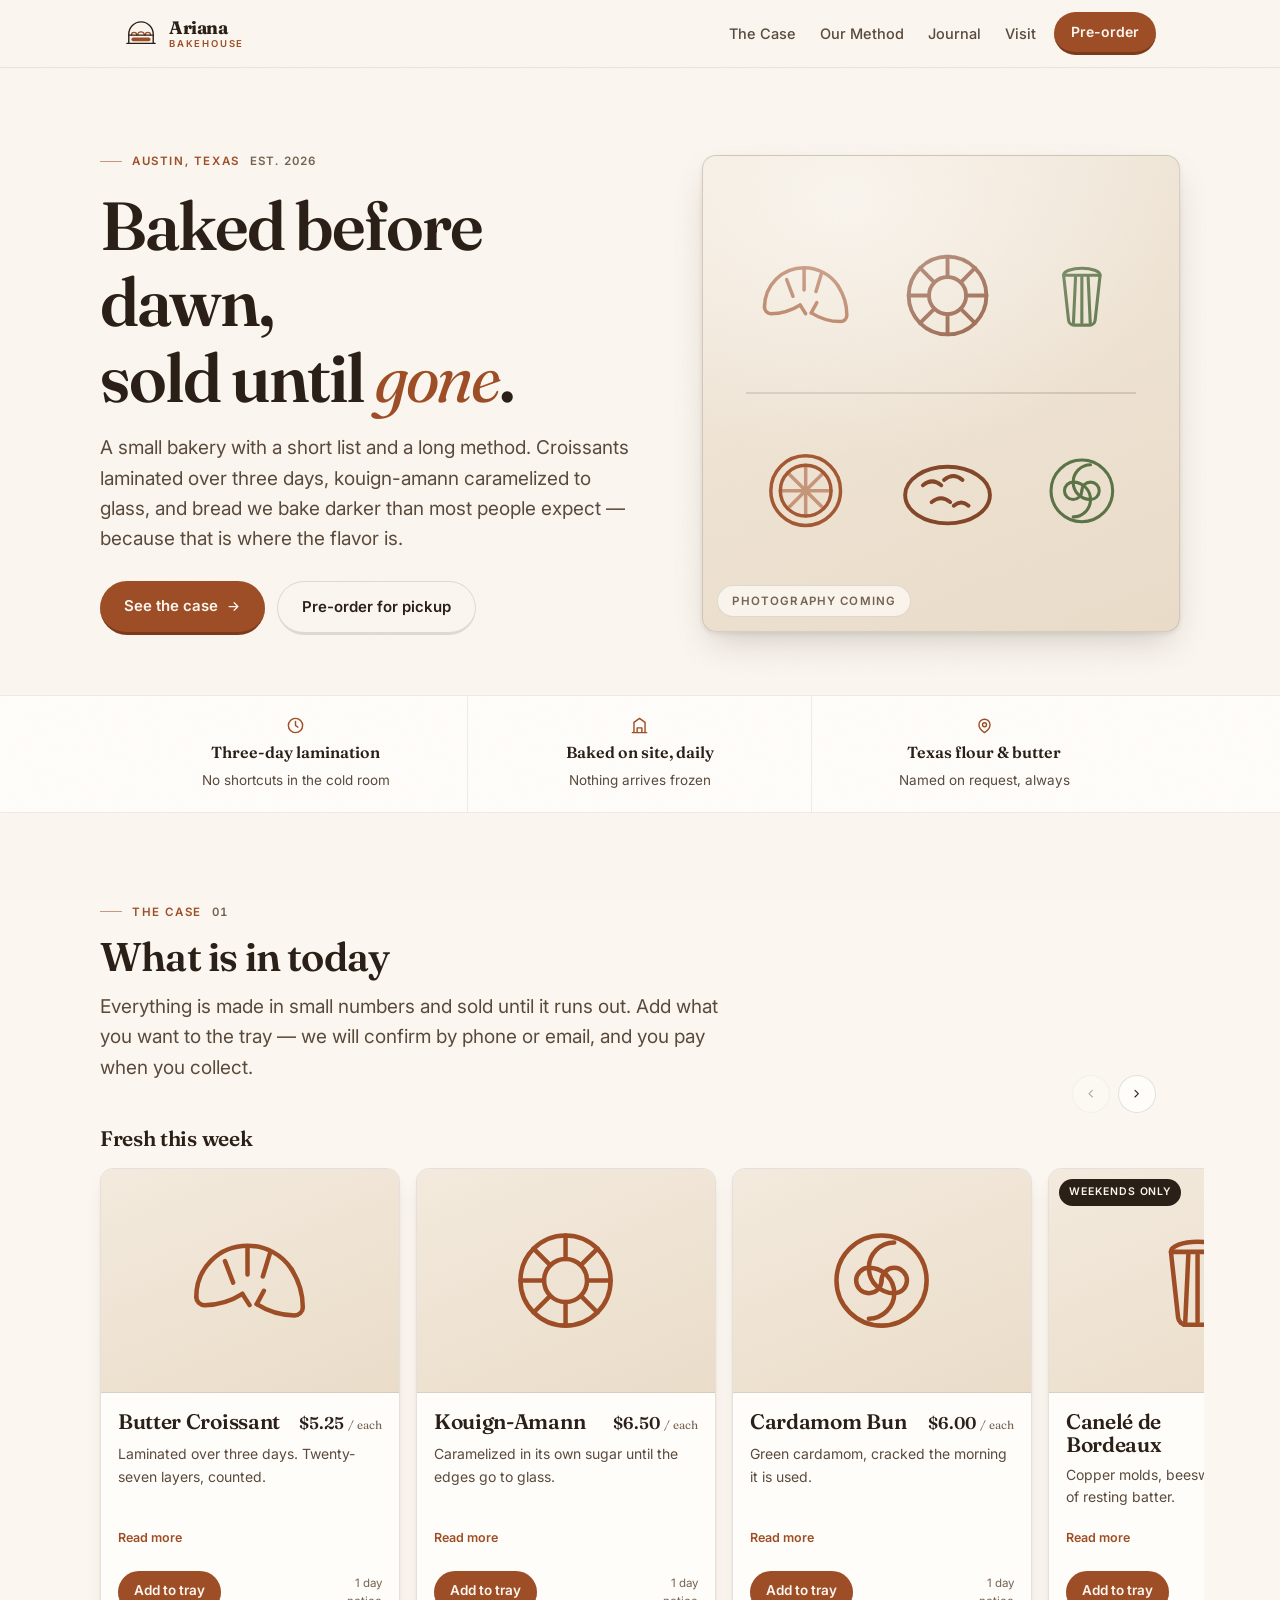
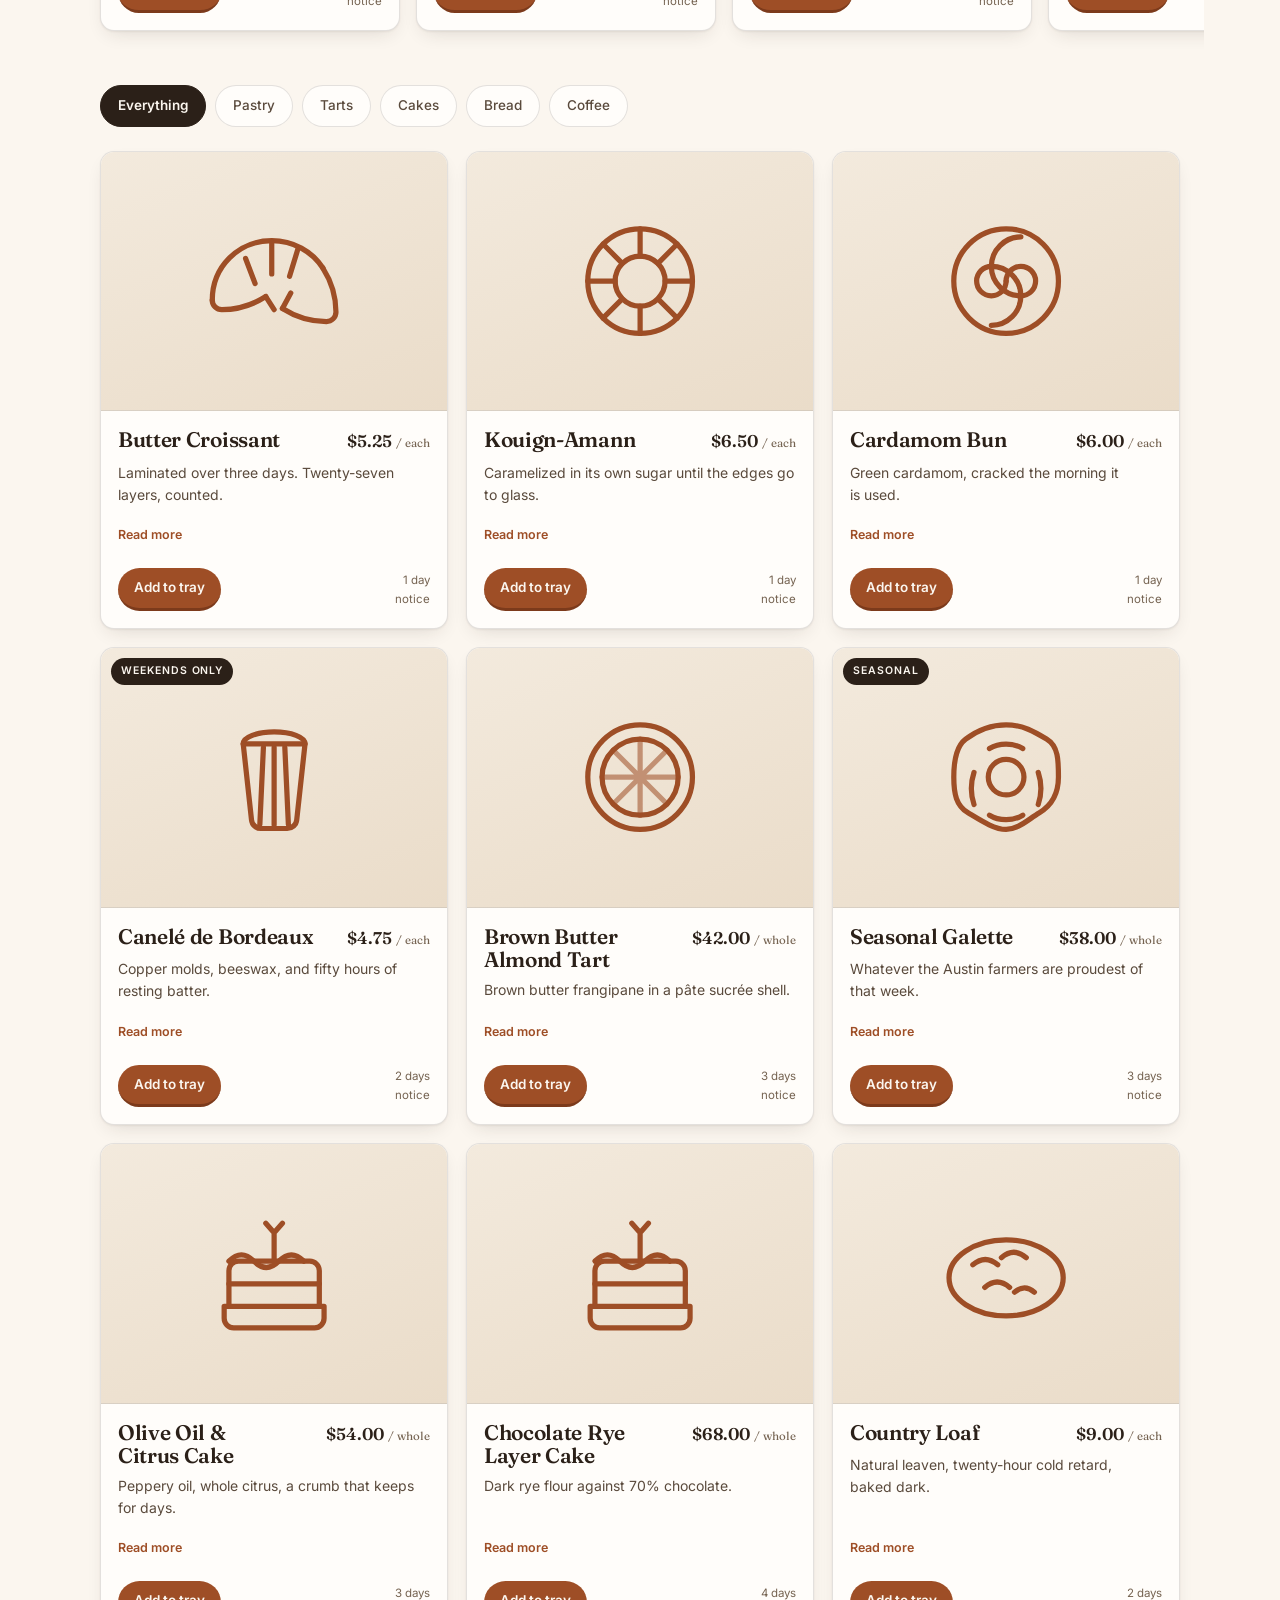
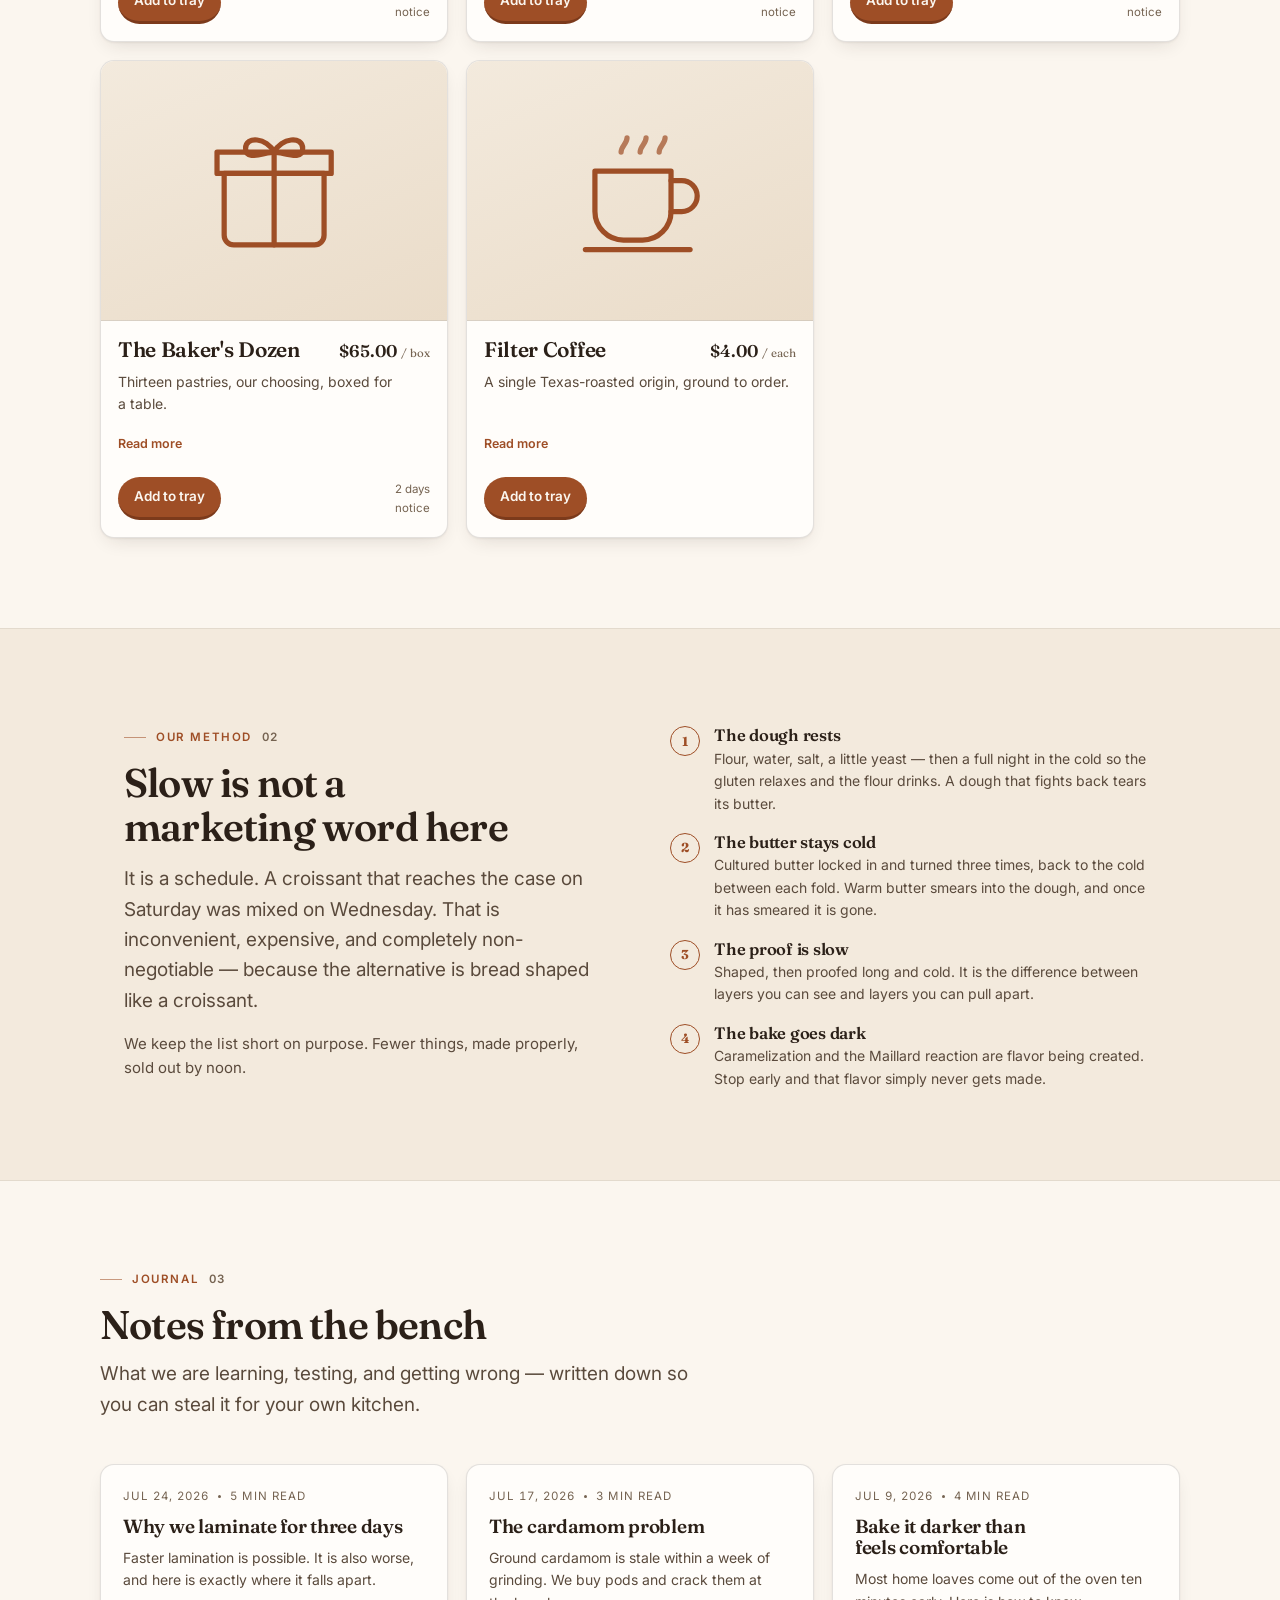
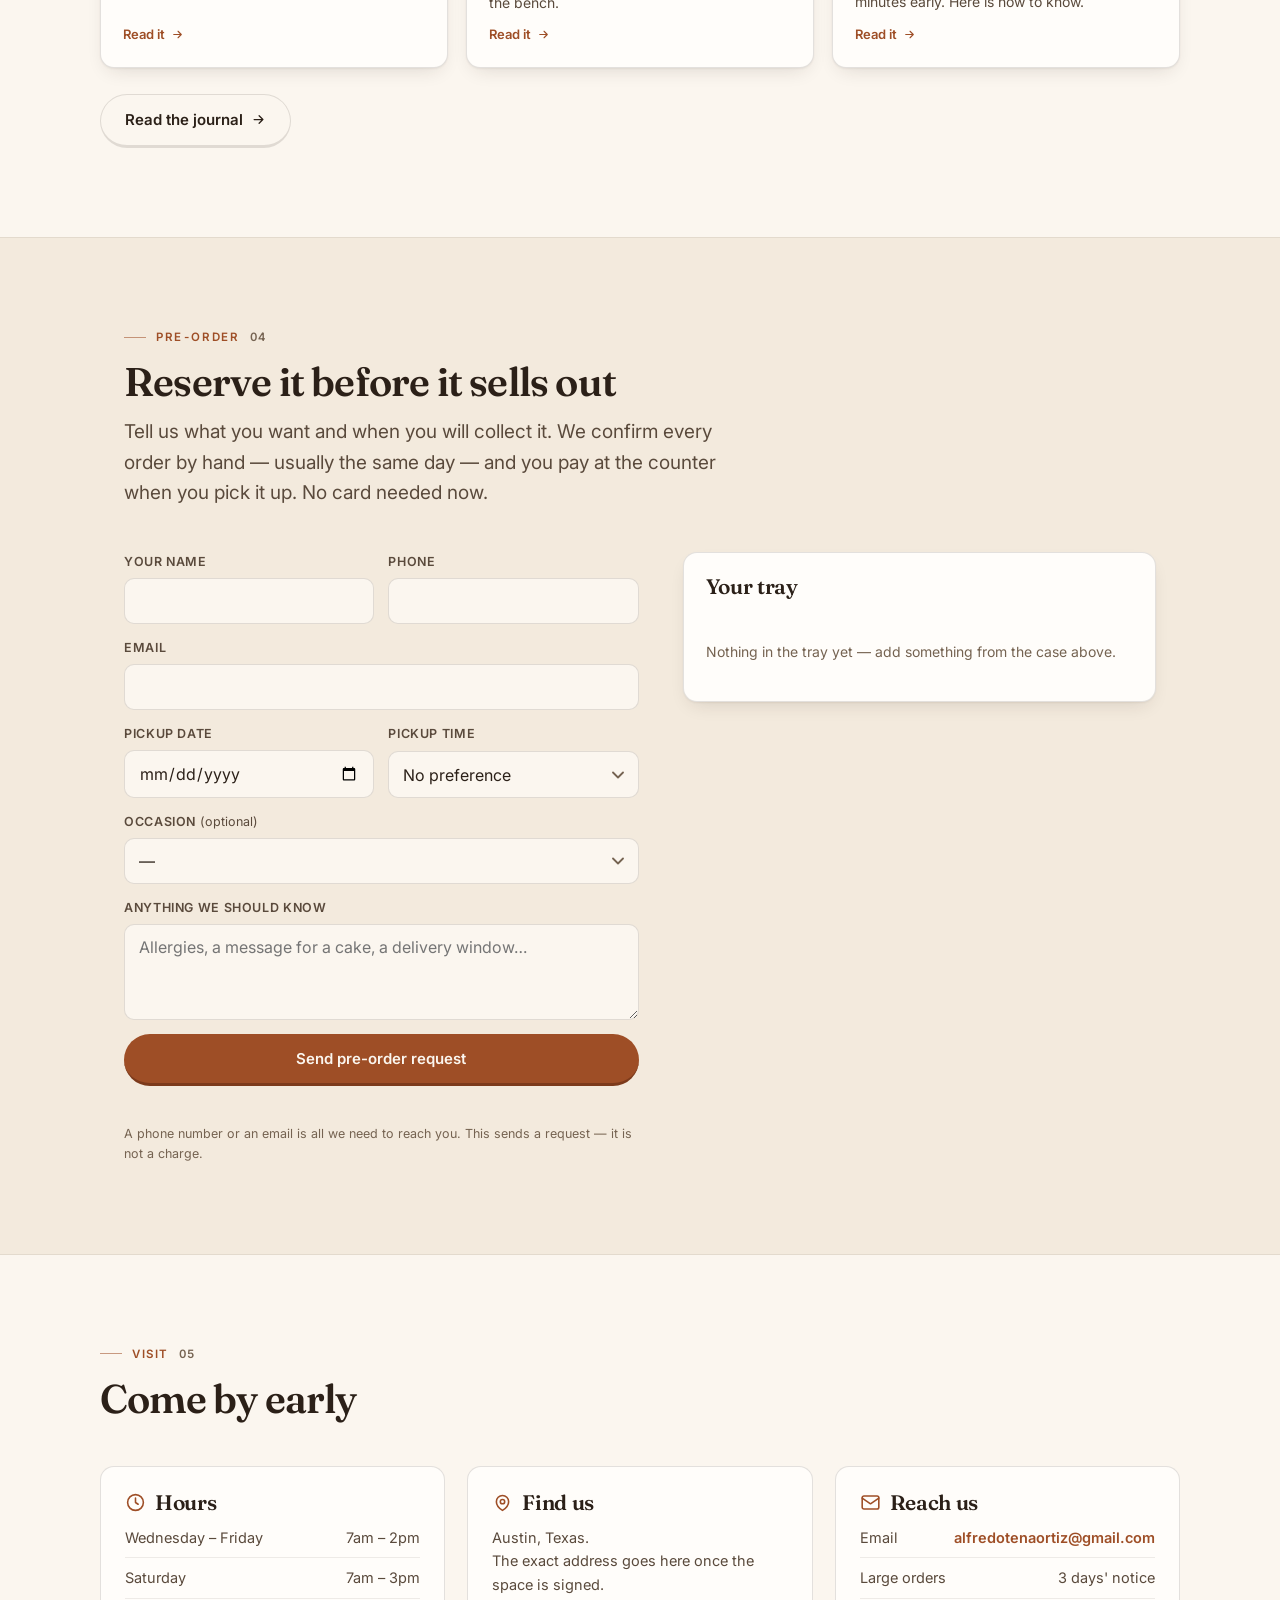
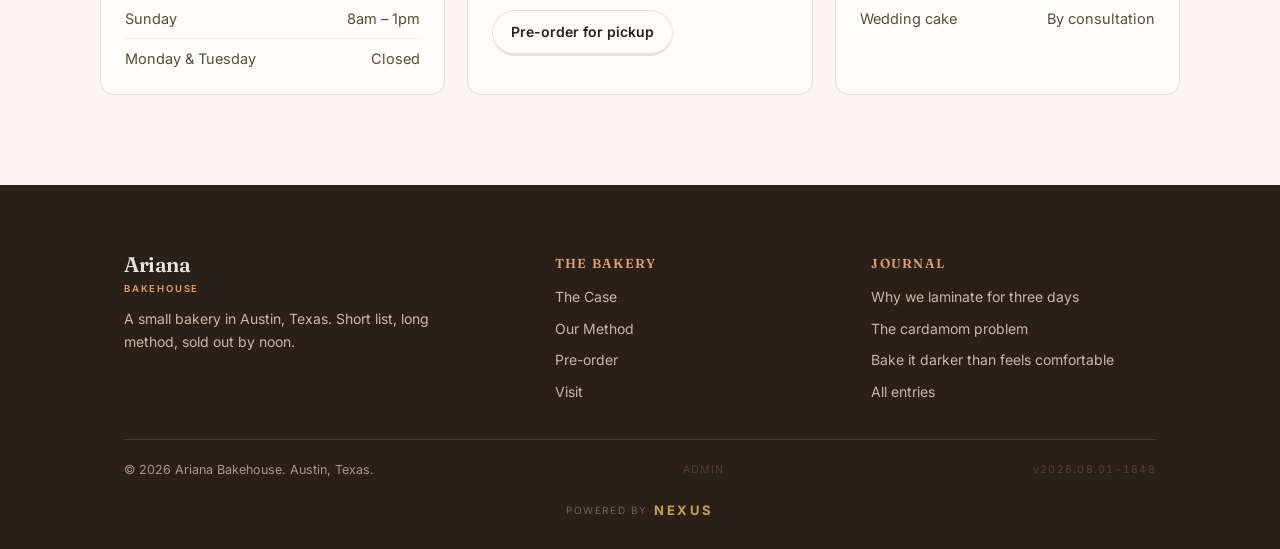
==== commit 2fb0288e: "Strip the anon table grants, and stop shipping a real passphrase in the setup file Backported from t" ====
--- a/index.html
+++ b/index.html
@@ -736,7 +736,7 @@
   <a class="d-order" href="#order">Tray <span class="count" id="dockCount">0</span></a>
 </nav>
 
-<script src="config.js?v=v2026.08.01-0355"></script>
+<script src="config.js?v=v2026.08.01-1848"></script>
 <script>
 /* ═══════════════════════════════════════════════════════════════════
    Ariana Bakehouse — one file, no dependencies.
